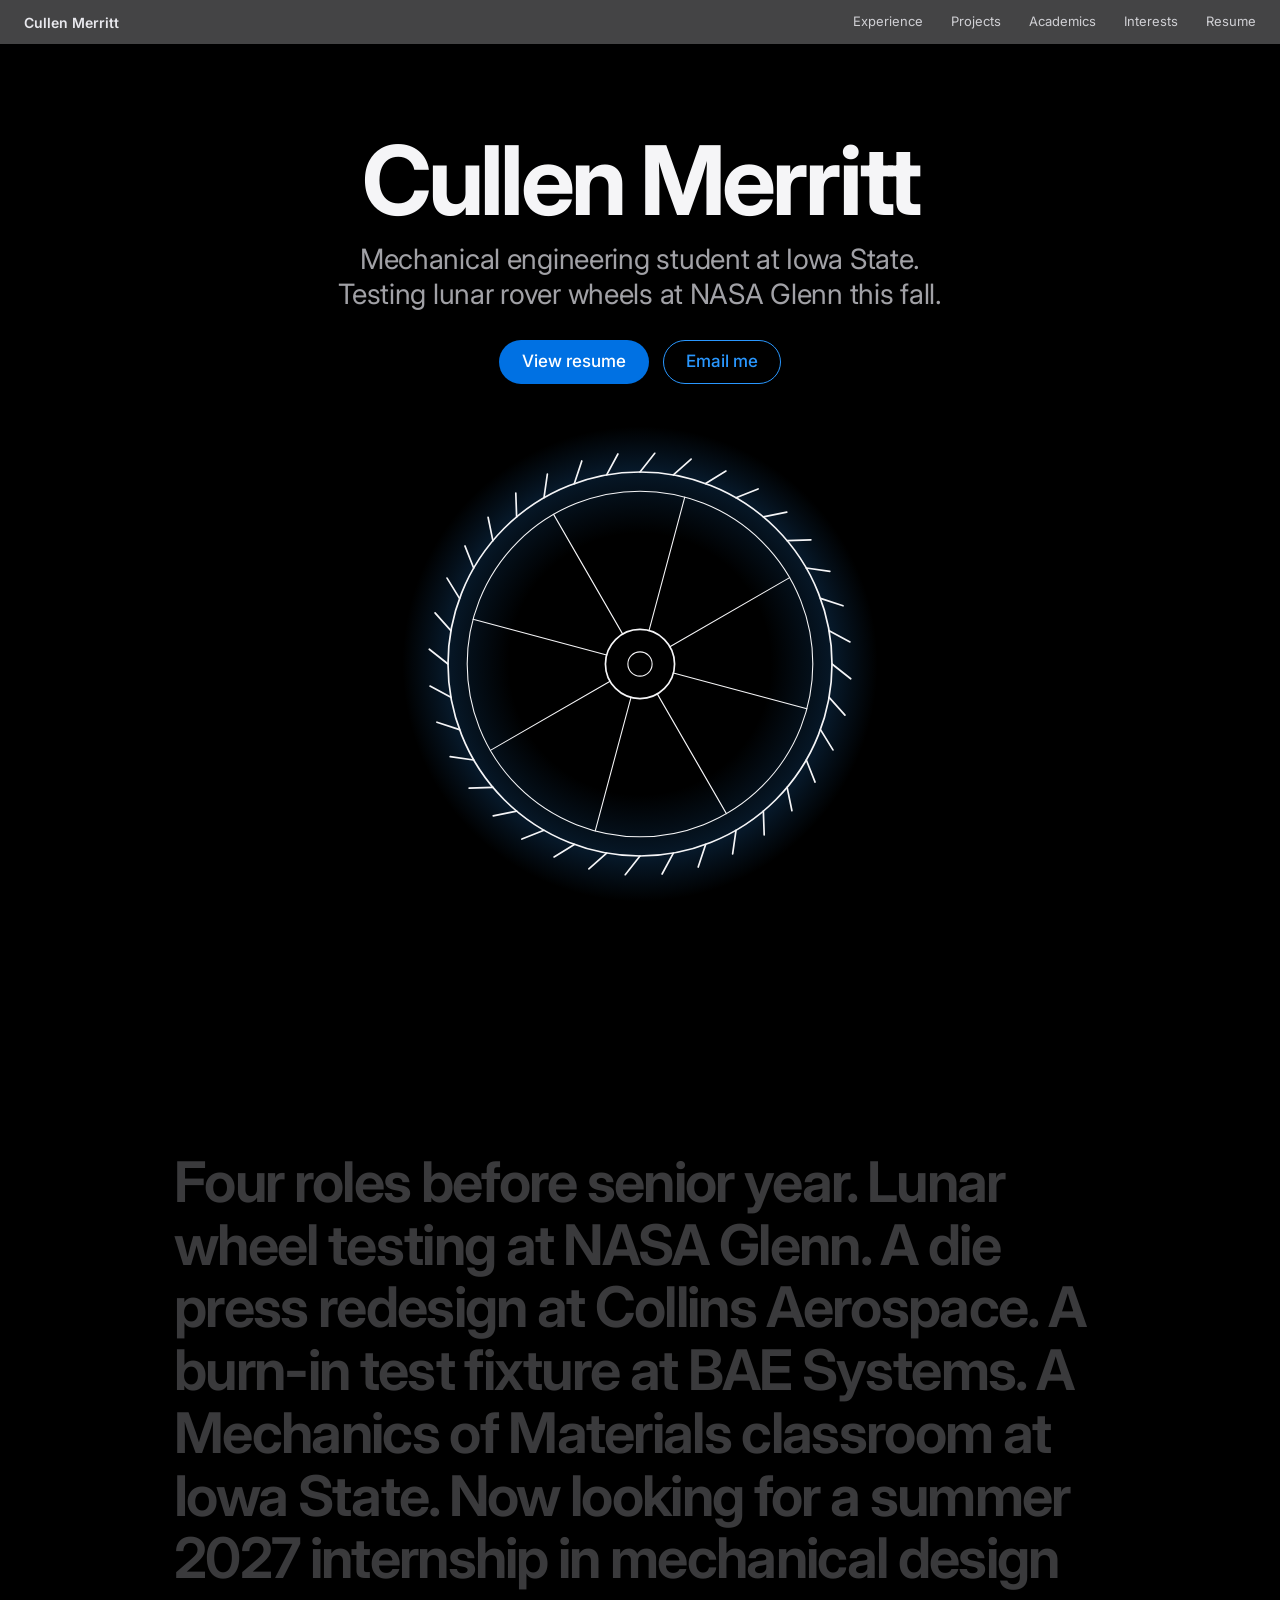
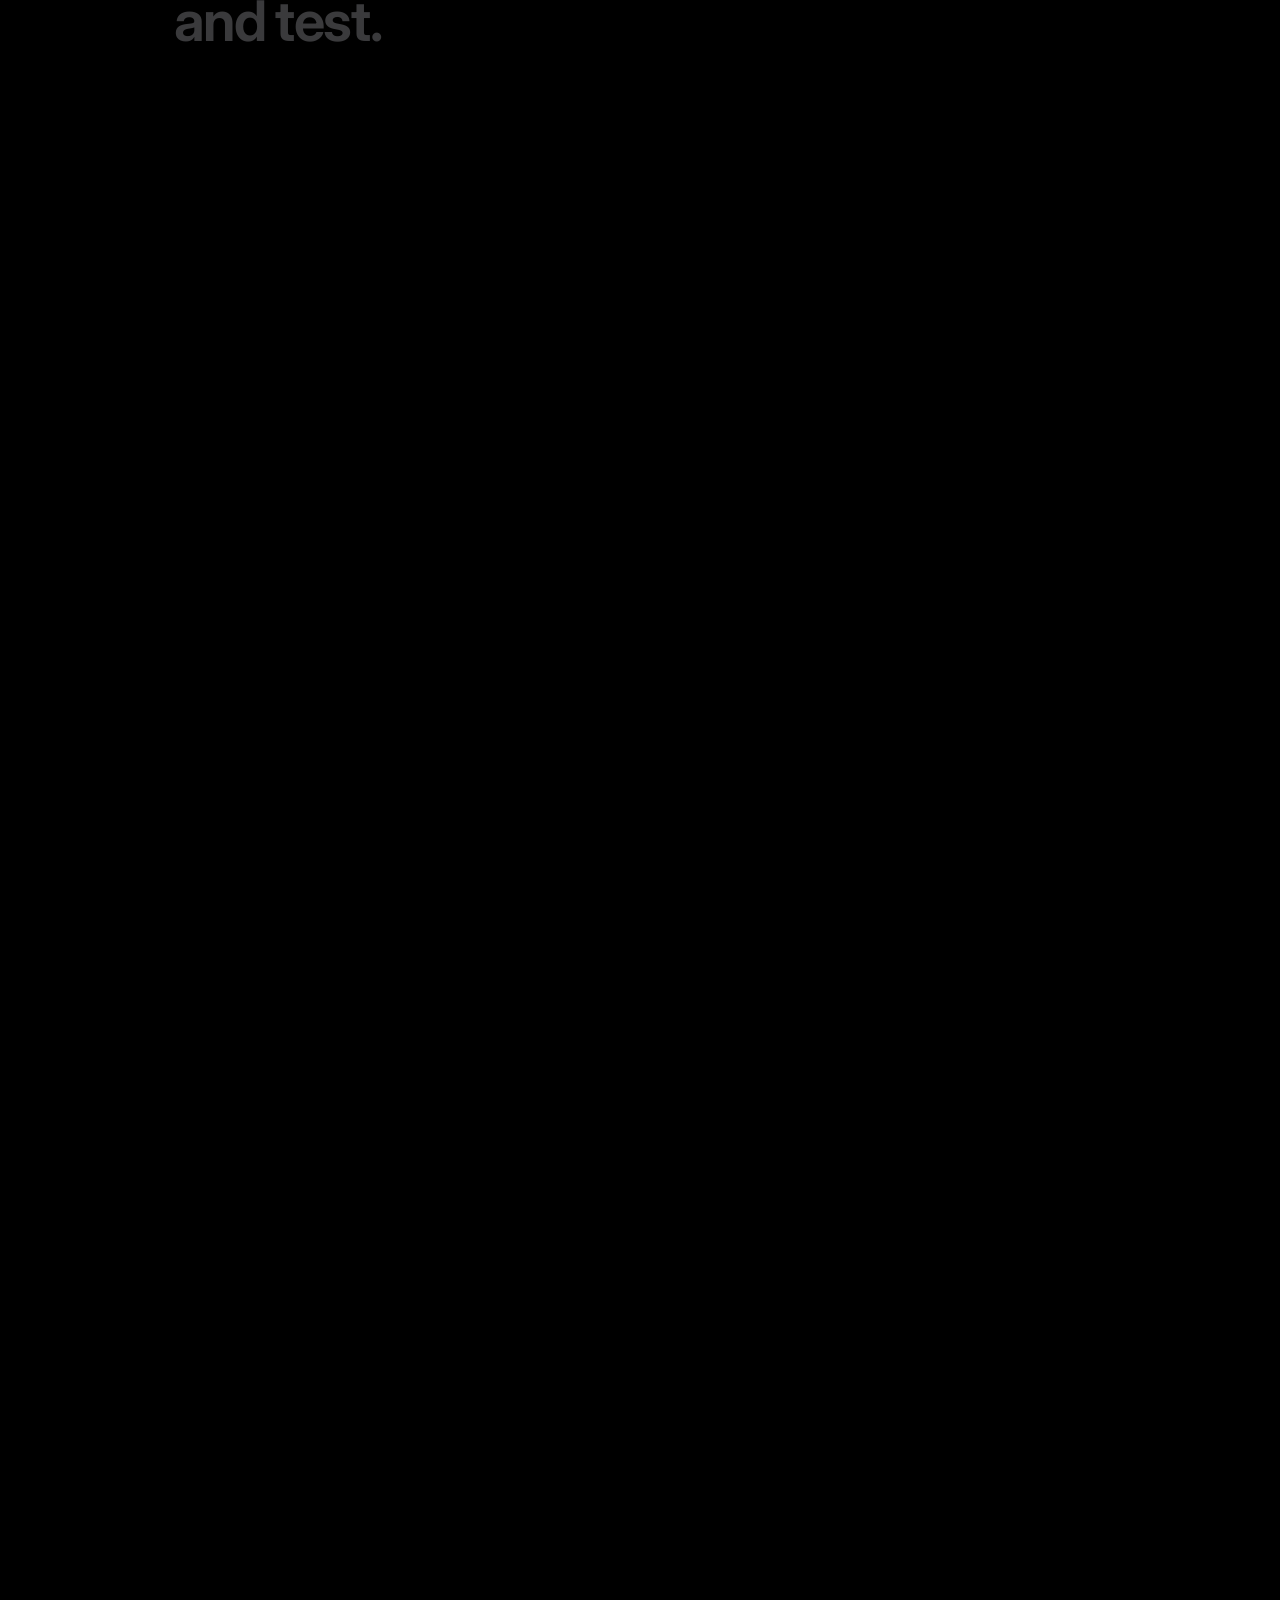
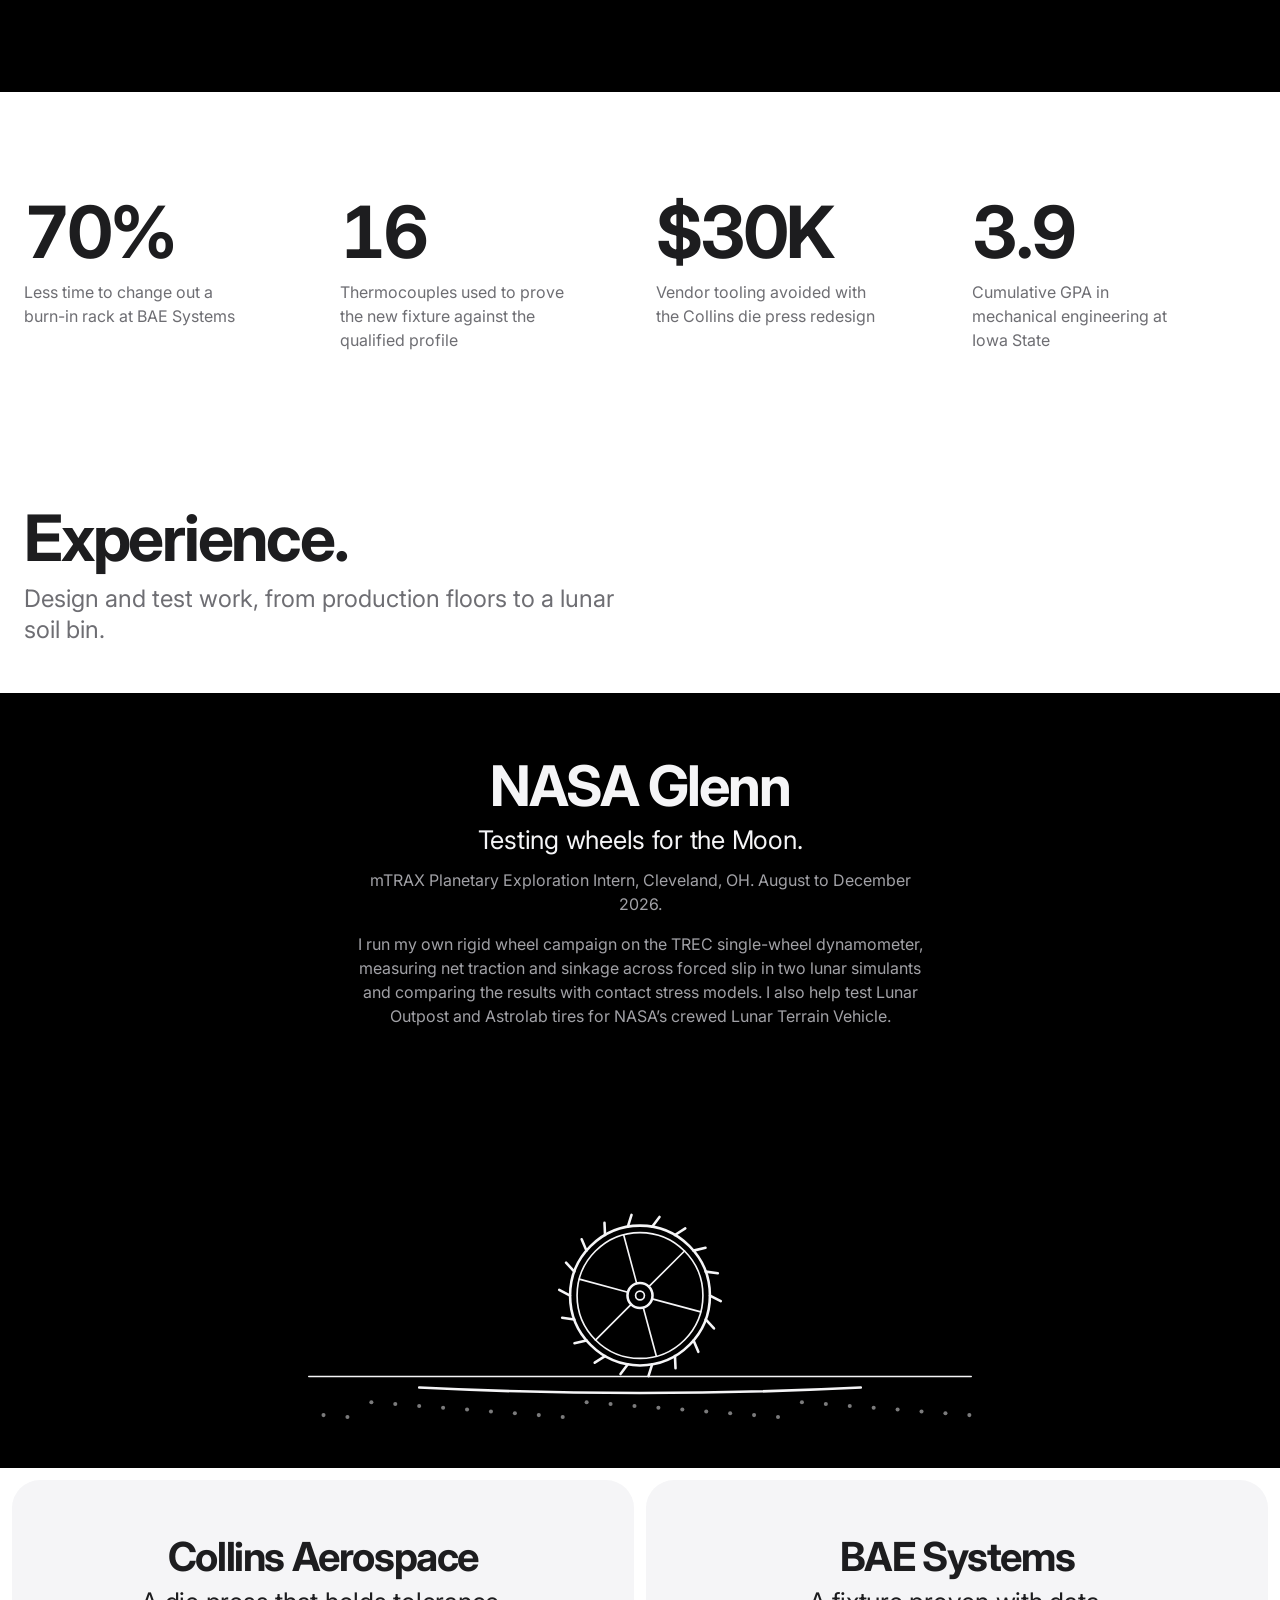
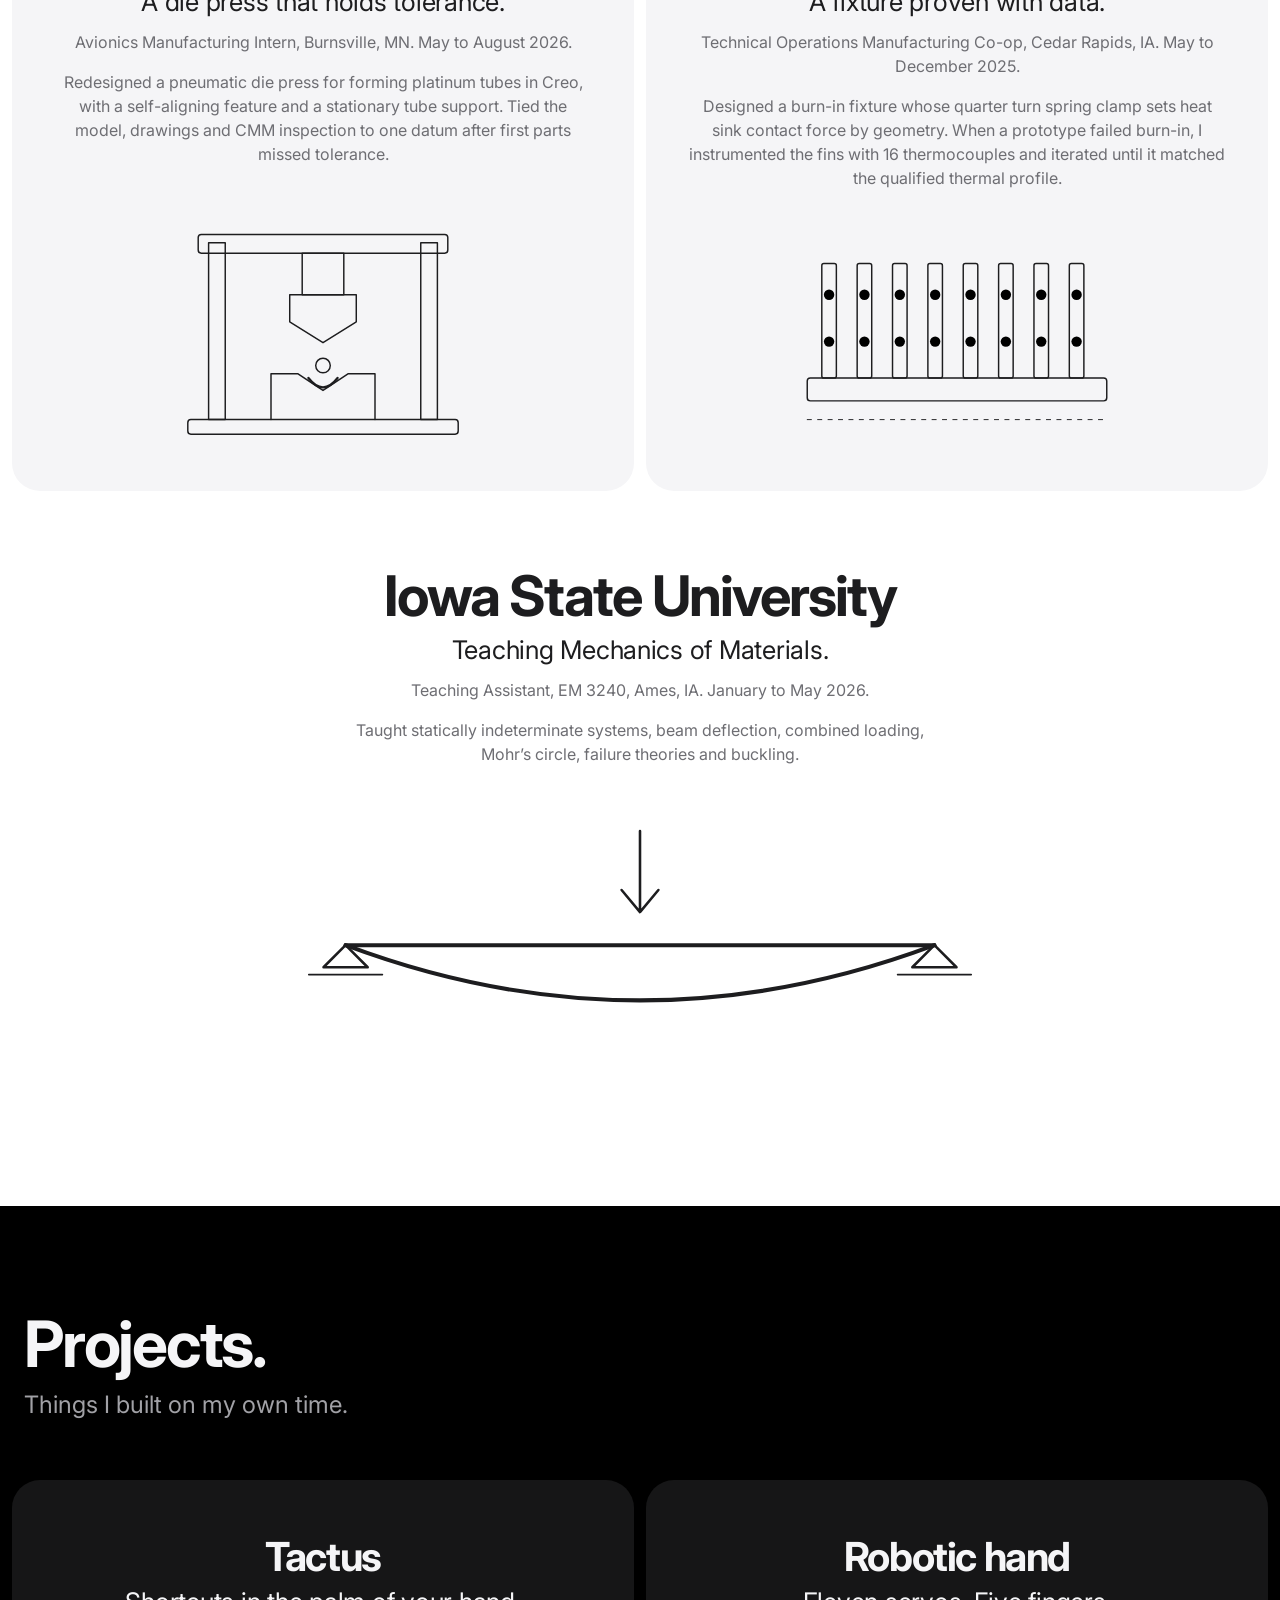
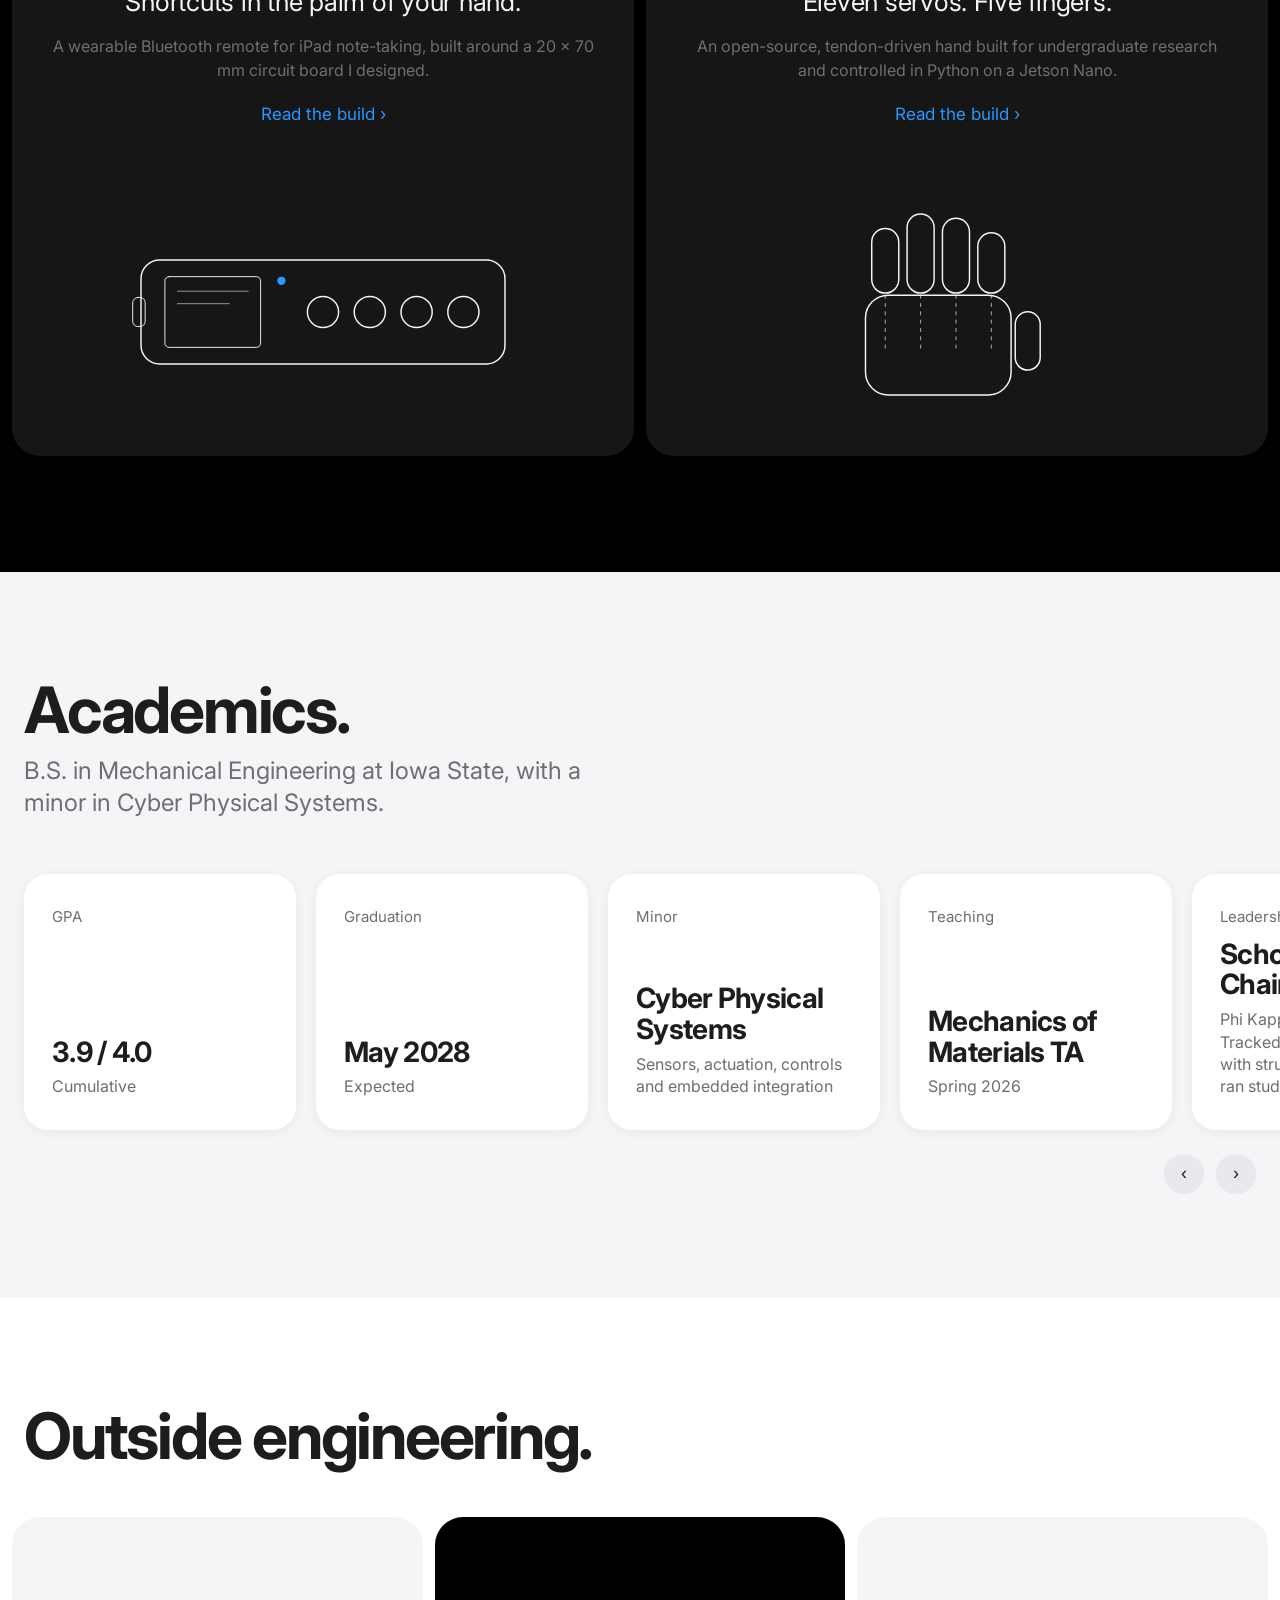
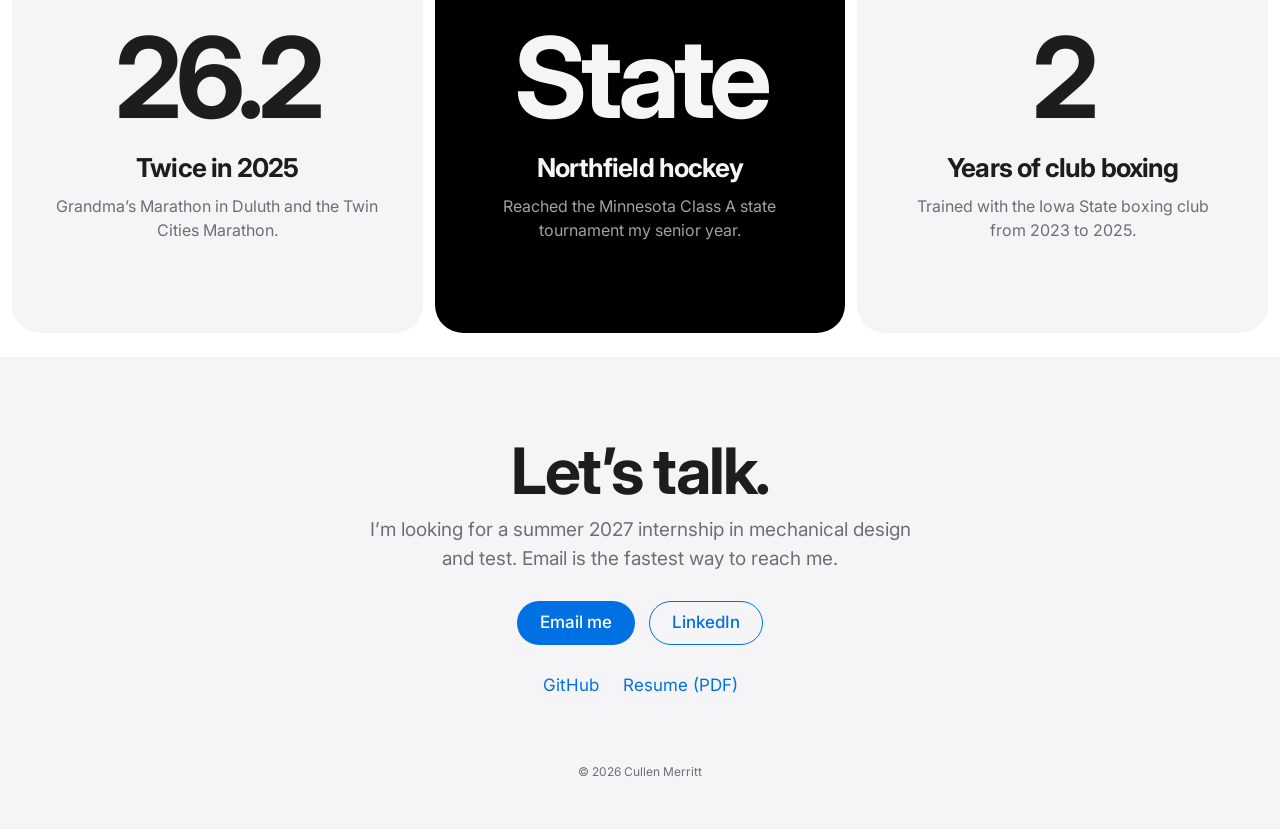
==== index.html @ 0156e4eb "Add files via upload" ====
<!doctype html>
<html lang="en">
<head>
  <meta charset="utf-8">
  <meta name="viewport" content="width=device-width, initial-scale=1">
  <title>Cullen Merritt</title>
  <meta name="description" content="Cullen Merritt, mechanical engineering student at Iowa State University. Design and test work at NASA Glenn, Collins Aerospace and BAE Systems.">
  <link rel="icon" href="favicon.svg" type="image/svg+xml">
  <link rel="preconnect" href="https://fonts.googleapis.com">
  <link rel="preconnect" href="https://fonts.gstatic.com" crossorigin>
  <link href="https://fonts.googleapis.com/css2?family=Inter:wght@400;500;600;700&display=swap" rel="stylesheet">
  <link rel="stylesheet" href="style.css">
  <script src="main.js" defer></script>
</head>
<body>
  <header class="gnav">
    <div class="wrap wrap--wide">
      <a class="gnav__name" href="#top">Cullen Merritt</a>
      <nav class="gnav__links" aria-label="Sections">
        <a href="#experience">Experience</a>
        <a href="#projects">Projects</a>
        <a href="#academics">Academics</a>
        <a href="#interests">Interests</a>
        <a href="Cullen_Merritt_Resume.pdf">Resume</a>
      </nav>
    </div>
  </header>

  <main id="top">

    <section class="hero dark">
      <div class="wrap hero__copy">
        <h1>Cullen Merritt</h1>
        <p class="hero__sub">Mechanical engineering student at Iowa State. Testing lunar rover wheels at NASA Glenn this fall.</p>
        <div class="actions">
          <a class="pill pill--fill" href="Cullen_Merritt_Resume.pdf">View resume</a>
          <a class="pill pill--line" href="mailto:cfomerritt@gmail.com">Email me</a>
        </div>
      </div>
      <div class="hero__stage">
        <svg class="hero__wheel" viewBox="0 0 400 400" role="img" aria-label="Line drawing of a rover wheel with grousers">
  <defs><radialGradient id="rimGlow" cx="50%" cy="50%" r="50%"><stop offset="0.55" stop-color="#2997ff" stop-opacity="0"/><stop offset="0.82" stop-color="#2997ff" stop-opacity="0.16"/><stop offset="1" stop-color="#2997ff" stop-opacity="0"/></radialGradient></defs>
  <circle class="glow" cx="200" cy="200" r="198"/>
  <circle class="art art-mid" cx="200" cy="200" r="160"/>
<circle class="art art-thin" cx="200" cy="200" r="144.0"/>
<circle class="art art-mid" cx="200" cy="200" r="28.8"/>
<circle class="art art-thin" cx="200" cy="200" r="10.1"/>
<line class="art art-thin" x1="227.8" y1="207.5" x2="339.1" y2="237.3"/>
<line class="art art-thin" x1="214.4" y1="224.9" x2="272.0" y2="324.7"/>
<line class="art art-thin" x1="192.5" y1="227.8" x2="162.7" y2="339.1"/>
<line class="art art-thin" x1="175.1" y1="214.4" x2="75.3" y2="272.0"/>
<line class="art art-thin" x1="172.2" y1="192.5" x2="60.9" y2="162.7"/>
<line class="art art-thin" x1="185.6" y1="175.1" x2="128.0" y2="75.3"/>
<line class="art art-thin" x1="207.5" y1="172.2" x2="237.3" y2="60.9"/>
<line class="art art-thin" x1="224.9" y1="185.6" x2="324.7" y2="128.0"/>
<line class="art art-mid" x1="360.0" y1="200.0" x2="375.6" y2="212.3"/>
<line class="art art-mid" x1="357.6" y1="227.8" x2="370.8" y2="242.6"/>
<line class="art art-mid" x1="350.4" y1="254.7" x2="360.8" y2="271.6"/>
<line class="art art-mid" x1="338.6" y1="280.0" x2="345.9" y2="298.4"/>
<line class="art art-mid" x1="322.6" y1="302.8" x2="326.6" y2="322.3"/>
<line class="art art-mid" x1="302.8" y1="322.6" x2="303.5" y2="342.4"/>
<line class="art art-mid" x1="280.0" y1="338.6" x2="277.2" y2="358.2"/>
<line class="art art-mid" x1="254.7" y1="350.4" x2="248.5" y2="369.2"/>
<line class="art art-mid" x1="227.8" y1="357.6" x2="218.4" y2="375.0"/>
<line class="art art-mid" x1="200.0" y1="360.0" x2="187.7" y2="375.6"/>
<line class="art art-mid" x1="172.2" y1="357.6" x2="157.4" y2="370.8"/>
<line class="art art-mid" x1="145.3" y1="350.4" x2="128.4" y2="360.8"/>
<line class="art art-mid" x1="120.0" y1="338.6" x2="101.6" y2="345.9"/>
<line class="art art-mid" x1="97.2" y1="322.6" x2="77.7" y2="326.6"/>
<line class="art art-mid" x1="77.4" y1="302.8" x2="57.6" y2="303.5"/>
<line class="art art-mid" x1="61.4" y1="280.0" x2="41.8" y2="277.2"/>
<line class="art art-mid" x1="49.6" y1="254.7" x2="30.8" y2="248.5"/>
<line class="art art-mid" x1="42.4" y1="227.8" x2="25.0" y2="218.4"/>
<line class="art art-mid" x1="40.0" y1="200.0" x2="24.4" y2="187.7"/>
<line class="art art-mid" x1="42.4" y1="172.2" x2="29.2" y2="157.4"/>
<line class="art art-mid" x1="49.6" y1="145.3" x2="39.2" y2="128.4"/>
<line class="art art-mid" x1="61.4" y1="120.0" x2="54.1" y2="101.6"/>
<line class="art art-mid" x1="77.4" y1="97.2" x2="73.4" y2="77.7"/>
<line class="art art-mid" x1="97.2" y1="77.4" x2="96.5" y2="57.6"/>
<line class="art art-mid" x1="120.0" y1="61.4" x2="122.8" y2="41.8"/>
<line class="art art-mid" x1="145.3" y1="49.6" x2="151.5" y2="30.8"/>
<line class="art art-mid" x1="172.2" y1="42.4" x2="181.6" y2="25.0"/>
<line class="art art-mid" x1="200.0" y1="40.0" x2="212.3" y2="24.4"/>
<line class="art art-mid" x1="227.8" y1="42.4" x2="242.6" y2="29.2"/>
<line class="art art-mid" x1="254.7" y1="49.6" x2="271.6" y2="39.2"/>
<line class="art art-mid" x1="280.0" y1="61.4" x2="298.4" y2="54.1"/>
<line class="art art-mid" x1="302.8" y1="77.4" x2="322.3" y2="73.4"/>
<line class="art art-mid" x1="322.6" y1="97.2" x2="342.4" y2="96.5"/>
<line class="art art-mid" x1="338.6" y1="120.0" x2="358.2" y2="122.8"/>
<line class="art art-mid" x1="350.4" y1="145.3" x2="369.2" y2="151.5"/>
<line class="art art-mid" x1="357.6" y1="172.2" x2="375.0" y2="181.6"/>
</svg>
      </div>
    </section>

    <section class="statement dark" aria-label="Summary">
      <div class="statement__pin">
        <div class="wrap">
          <p data-words>Four roles before senior year. Lunar wheel testing at NASA Glenn. A die press redesign at Collins Aerospace. A burn-in test fixture at BAE Systems. A Mechanics of Materials classroom at Iowa State. Now looking for a summer 2027 internship in mechanical design and test.</p>
        </div>
      </div>
    </section>

    <section class="band">
      <div class="wrap wrap--wide">
        <div class="stats">
          <div data-reveal><div class="stat__num" data-count="70" data-suffix="%">0%</div><p class="stat__label">Less time to change out a burn-in rack at BAE Systems</p></div>
          <div data-reveal data-delay="1"><div class="stat__num" data-count="16">0</div><p class="stat__label">Thermocouples used to prove the new fixture against the qualified profile</p></div>
          <div data-reveal data-delay="2"><div class="stat__num" data-count="30" data-prefix="$" data-suffix="K">$0K</div><p class="stat__label">Vendor tooling avoided with the Collins die press redesign</p></div>
          <div data-reveal data-delay="3"><div class="stat__num" data-count="3.9" data-decimals="1">0.0</div><p class="stat__label">Cumulative GPA in mechanical engineering at Iowa State</p></div>
        </div>
      </div>
    </section>

    <section id="experience">
      <div class="wrap wrap--wide band__head" style="padding-top:2rem">
        <h2 data-reveal>Experience.</h2>
        <p data-reveal data-delay="1">Design and test work, from production floors to a lunar soil bin.</p>
      </div>

      <article class="tile tile--full dark">
        <div data-reveal>
          <h3>NASA Glenn</h3>
          <p class="tile__tag">Testing wheels for the Moon.</p>
          <p class="tile__meta">mTRAX Planetary Exploration Intern, Cleveland, OH. August to December 2026.</p>
          <p class="tile__body">I run my own rigid wheel campaign on the TREC single-wheel dynamometer, measuring net traction and sinkage across forced slip in two lunar simulants and comparing the results with contact stress models. I also help test Lunar Outpost and Astrolab tires for NASA’s crewed Lunar Terrain Vehicle.</p>
        </div>
        <div class="tile__art" data-reveal="scale"><svg class="anim" viewBox="0 0 400 200" aria-hidden="true">
  <path class="art art-thin" d="M20 172 L380 172"/>
  <path class="art art-mid rut" d="M80 178 Q 200 184 320 178" stroke-dasharray="400"/>
  <circle cx="28" cy="193" r="1.1" fill="currentColor" opacity="0.5"/><circle cx="41" cy="194" r="1.1" fill="currentColor" opacity="0.5"/><circle cx="54" cy="186" r="1.1" fill="currentColor" opacity="0.5"/><circle cx="67" cy="187" r="1.1" fill="currentColor" opacity="0.5"/><circle cx="80" cy="188" r="1.1" fill="currentColor" opacity="0.5"/><circle cx="93" cy="189" r="1.1" fill="currentColor" opacity="0.5"/><circle cx="106" cy="190" r="1.1" fill="currentColor" opacity="0.5"/><circle cx="119" cy="191" r="1.1" fill="currentColor" opacity="0.5"/><circle cx="132" cy="192" r="1.1" fill="currentColor" opacity="0.5"/><circle cx="145" cy="193" r="1.1" fill="currentColor" opacity="0.5"/><circle cx="158" cy="194" r="1.1" fill="currentColor" opacity="0.5"/><circle cx="171" cy="186" r="1.1" fill="currentColor" opacity="0.5"/><circle cx="184" cy="187" r="1.1" fill="currentColor" opacity="0.5"/><circle cx="197" cy="188" r="1.1" fill="currentColor" opacity="0.5"/><circle cx="210" cy="189" r="1.1" fill="currentColor" opacity="0.5"/><circle cx="223" cy="190" r="1.1" fill="currentColor" opacity="0.5"/><circle cx="236" cy="191" r="1.1" fill="currentColor" opacity="0.5"/><circle cx="249" cy="192" r="1.1" fill="currentColor" opacity="0.5"/><circle cx="262" cy="193" r="1.1" fill="currentColor" opacity="0.5"/><circle cx="275" cy="194" r="1.1" fill="currentColor" opacity="0.5"/><circle cx="288" cy="186" r="1.1" fill="currentColor" opacity="0.5"/><circle cx="301" cy="187" r="1.1" fill="currentColor" opacity="0.5"/><circle cx="314" cy="188" r="1.1" fill="currentColor" opacity="0.5"/><circle cx="327" cy="189" r="1.1" fill="currentColor" opacity="0.5"/><circle cx="340" cy="190" r="1.1" fill="currentColor" opacity="0.5"/><circle cx="353" cy="191" r="1.1" fill="currentColor" opacity="0.5"/><circle cx="366" cy="192" r="1.1" fill="currentColor" opacity="0.5"/><circle cx="379" cy="193" r="1.1" fill="currentColor" opacity="0.5"/>
  <g class="roll"><circle class="art art-mid" cx="200" cy="128" r="38"/>
<circle class="art art-thin" cx="200" cy="128" r="34.2"/>
<circle class="art art-mid" cx="200" cy="128" r="6.8"/>
<circle class="art art-thin" cx="200" cy="128" r="2.4"/>
<line class="art art-thin" x1="206.6" y1="129.8" x2="233.0" y2="136.9"/>
<line class="art art-thin" x1="201.8" y1="134.6" x2="208.9" y2="161.0"/>
<line class="art art-thin" x1="195.2" y1="132.8" x2="175.8" y2="152.2"/>
<line class="art art-thin" x1="193.4" y1="126.2" x2="167.0" y2="119.1"/>
<line class="art art-thin" x1="198.2" y1="121.4" x2="191.1" y2="95.0"/>
<line class="art art-thin" x1="204.8" y1="123.2" x2="224.2" y2="103.8"/>
<line class="art art-mid" x1="238.0" y1="128.0" x2="243.9" y2="131.1"/>
<line class="art art-mid" x1="235.7" y1="141.0" x2="240.2" y2="145.9"/>
<line class="art art-mid" x1="229.1" y1="152.4" x2="231.7" y2="158.6"/>
<line class="art art-mid" x1="219.0" y1="160.9" x2="219.3" y2="167.5"/>
<line class="art art-mid" x1="206.6" y1="165.4" x2="204.6" y2="171.8"/>
<line class="art art-mid" x1="193.4" y1="165.4" x2="189.4" y2="170.7"/>
<line class="art art-mid" x1="181.0" y1="160.9" x2="175.4" y2="164.5"/>
<line class="art art-mid" x1="170.9" y1="152.4" x2="164.4" y2="153.9"/>
<line class="art art-mid" x1="164.3" y1="141.0" x2="157.7" y2="140.1"/>
<line class="art art-mid" x1="162.0" y1="128.0" x2="156.1" y2="124.9"/>
<line class="art art-mid" x1="164.3" y1="115.0" x2="159.8" y2="110.1"/>
<line class="art art-mid" x1="170.9" y1="103.6" x2="168.3" y2="97.4"/>
<line class="art art-mid" x1="181.0" y1="95.1" x2="180.7" y2="88.5"/>
<line class="art art-mid" x1="193.4" y1="90.6" x2="195.4" y2="84.2"/>
<line class="art art-mid" x1="206.6" y1="90.6" x2="210.6" y2="85.3"/>
<line class="art art-mid" x1="219.0" y1="95.1" x2="224.6" y2="91.5"/>
<line class="art art-mid" x1="229.1" y1="103.6" x2="235.6" y2="102.1"/>
<line class="art art-mid" x1="235.7" y1="115.0" x2="242.3" y2="115.9"/></g>
</svg></div>
      </article>

      <div class="tiles tiles--two">
        <article class="tile tile--two gray">
          <div data-reveal>
            <h3>Collins Aerospace</h3>
            <p class="tile__tag">A die press that holds tolerance.</p>
            <p class="tile__meta">Avionics Manufacturing Intern, Burnsville, MN. May to August 2026.</p>
            <p class="tile__body">Redesigned a pneumatic die press for forming platinum tubes in Creo, with a self-aligning feature and a stationary tube support. Tied the model, drawings and CMM inspection to one datum after first parts missed tolerance.</p>
          </div>
          <div class="tile__art" data-reveal="scale"><svg class="anim" viewBox="0 0 400 220" aria-hidden="true">
  <rect class="art art-mid" x="70" y="190" width="260" height="14" rx="3"/>
  <rect class="art art-mid" x="90" y="20" width="16" height="170"/>
  <rect class="art art-mid" x="294" y="20" width="16" height="170"/>
  <rect class="art art-mid" x="80" y="12" width="240" height="18" rx="3"/>
  <g class="ram">
    <rect class="art art-mid" x="180" y="30" width="40" height="40"/>
    <path class="art art-mid" d="M168 70 H232 V96 L200 116 L168 96 Z"/>
  </g>
  <path class="art art-mid" d="M150 190 V146 H176 L200 162 L224 146 H250 V190"/>
  <circle class="art art-mid" cx="200" cy="138" r="7"/>
  <path class="art art-bold formed" d="M186 150 Q200 168 214 150" stroke="#2997ff"/>
</svg></div>
        </article>
        <article class="tile tile--two gray">
          <div data-reveal>
            <h3>BAE Systems</h3>
            <p class="tile__tag">A fixture proven with data.</p>
            <p class="tile__meta">Technical Operations Manufacturing Co-op, Cedar Rapids, IA. May to December 2025.</p>
            <p class="tile__body">Designed a burn-in fixture whose quarter turn spring clamp sets heat sink contact force by geometry. When a prototype failed burn-in, I instrumented the fins with 16 thermocouples and iterated until it matched the qualified thermal profile.</p>
          </div>
          <div class="tile__art" data-reveal="scale"><svg class="anim" viewBox="0 0 400 220" aria-hidden="true">
  <rect class="art art-mid" x="56" y="150" width="288" height="22" rx="3"/>
  <rect class="art art-mid" x="70" y="40" width="14" height="110" rx="2"/><rect class="art art-mid" x="104" y="40" width="14" height="110" rx="2"/><rect class="art art-mid" x="138" y="40" width="14" height="110" rx="2"/><rect class="art art-mid" x="172" y="40" width="14" height="110" rx="2"/><rect class="art art-mid" x="206" y="40" width="14" height="110" rx="2"/><rect class="art art-mid" x="240" y="40" width="14" height="110" rx="2"/><rect class="art art-mid" x="274" y="40" width="14" height="110" rx="2"/><rect class="art art-mid" x="308" y="40" width="14" height="110" rx="2"/>
  <circle class="tc" cx="77" cy="70" r="5" style="animation-delay:0.00s"/><circle class="tc" cx="111" cy="70" r="5" style="animation-delay:0.25s"/><circle class="tc" cx="145" cy="70" r="5" style="animation-delay:0.50s"/><circle class="tc" cx="179" cy="70" r="5" style="animation-delay:0.75s"/><circle class="tc" cx="213" cy="70" r="5" style="animation-delay:1.00s"/><circle class="tc" cx="247" cy="70" r="5" style="animation-delay:1.25s"/><circle class="tc" cx="281" cy="70" r="5" style="animation-delay:1.50s"/><circle class="tc" cx="315" cy="70" r="5" style="animation-delay:1.75s"/><circle class="tc" cx="77" cy="115" r="5" style="animation-delay:2.00s"/><circle class="tc" cx="111" cy="115" r="5" style="animation-delay:2.25s"/><circle class="tc" cx="145" cy="115" r="5" style="animation-delay:2.50s"/><circle class="tc" cx="179" cy="115" r="5" style="animation-delay:2.75s"/><circle class="tc" cx="213" cy="115" r="5" style="animation-delay:3.00s"/><circle class="tc" cx="247" cy="115" r="5" style="animation-delay:3.25s"/><circle class="tc" cx="281" cy="115" r="5" style="animation-delay:3.50s"/><circle class="tc" cx="315" cy="115" r="5" style="animation-delay:3.75s"/>
  <path class="art art-thin" d="M56 190 H344" stroke-dasharray="4 6"/>
</svg></div>
        </article>
      </div>

      <article class="tile tile--full">
        <div data-reveal>
          <h3>Iowa State University</h3>
          <p class="tile__tag">Teaching Mechanics of Materials.</p>
          <p class="tile__meta">Teaching Assistant, EM 3240, Ames, IA. January to May 2026.</p>
          <p class="tile__body">Taught statically indeterminate systems, beam deflection, combined loading, Mohr’s circle, failure theories and buckling.</p>
        </div>
        <div class="tile__art" data-reveal="scale"><svg class="anim" viewBox="0 0 400 200" aria-hidden="true">
  <path class="art art-mid" d="M28 92 L40 80 L52 92 Z"/><path class="art art-mid" d="M348 92 L360 80 L372 92 Z"/>
  <path class="art art-thin" d="M20 96 H60 M340 96 H380"/>
  <path class="art art-bold beam-flat" d="M40 80 Q 200 80 360 80"/>
  <path class="art art-bold beam-bent" d="M40 80 Q 200 140 360 80" stroke="#0071e3"/>
  <g class="load"><path class="art art-mid" d="M200 18 V62 M190 50 L200 62 L210 50"/></g>
</svg></div>
      </article>
    </section>

    <section id="projects" class="dark band">
      <div class="wrap wrap--wide band__head">
        <h2 data-reveal>Projects.</h2>
        <p data-reveal data-delay="1">Things I built on my own time.</p>
      </div>
      <div class="tiles tiles--two">
        <a class="tile tile--two" style="background:#161617" href="projects/tactus.html" data-reveal>
          <div>
            <h3>Tactus</h3>
            <p class="tile__tag">Shortcuts in the palm of your hand.</p>
            <p class="tile__body">A wearable Bluetooth remote for iPad note-taking, built around a 20 × 70 mm circuit board I designed.</p>
            <p class="link">Read the build ›</p>
          </div>
          <div class="tile__art"><svg class="anim" viewBox="0 0 400 200" aria-hidden="true">
  <rect class="art art-mid" x="25" y="50" width="350" height="100" rx="18"/>
  <rect class="art art-thin" x="48" y="66" width="92" height="68" rx="4"/>
  <path class="art art-thin" d="M60 80 h68 M60 92 h50" opacity="0.6"/>
  <rect class="art art-thin" x="17" y="86" width="12" height="28" rx="5"/>
  <circle class="led" cx="160" cy="70" r="4" fill="#2997ff"/>
  <circle class="art art-mid btn-k" cx="200" cy="100" r="15" style="animation-delay:0s"/><circle class="art art-mid btn-k" cx="245" cy="100" r="15" style="animation-delay:1s"/><circle class="art art-mid btn-k" cx="290" cy="100" r="15" style="animation-delay:2s"/><circle class="art art-mid btn-k" cx="335" cy="100" r="15" style="animation-delay:3s"/>
</svg></div>
        </a>
        <a class="tile tile--two" style="background:#161617" href="projects/robotic-hand.html" data-reveal data-delay="1">
          <div>
            <h3>Robotic hand</h3>
            <p class="tile__tag">Eleven servos. Five fingers.</p>
            <p class="tile__body">An open-source, tendon-driven hand built for undergraduate research and controlled in Python on a Jetson Nano.</p>
            <p class="link">Read the build ›</p>
          </div>
          <div class="tile__art"><svg class="anim" viewBox="0 0 400 220" aria-hidden="true">
  <rect class="art art-mid" x="112" y="104" width="140" height="96" rx="22"/>
  <rect class="art art-mid finger" x="118" y="40" width="26" height="62" rx="13" style="--a:55deg;animation-delay:0.00s"/><rect class="art art-mid finger" x="152" y="26" width="26" height="76" rx="13" style="--a:65deg;animation-delay:0.08s"/><rect class="art art-mid finger" x="186" y="30" width="26" height="72" rx="13" style="--a:65deg;animation-delay:0.16s"/><rect class="art art-mid finger" x="220" y="44" width="26" height="58" rx="13" style="--a:60deg;animation-delay:0.24s"/>
  <rect class="art art-mid thumb" x="256" y="120" width="24" height="56" rx="12" style="--a:-50deg"/>
  <path class="art art-thin" d="M131 104 V160 M165 104 V160 M199 104 V160 M233 104 V160" stroke-dasharray="3 5" opacity="0.7"/>
</svg></div>
        </a>
      </div>
    </section>

    <section id="academics" class="gray band">
      <div class="wrap wrap--wide band__head">
        <h2 data-reveal>Academics.</h2>
        <p data-reveal data-delay="1">B.S. in Mechanical Engineering at Iowa State, with a minor in Cyber Physical Systems.</p>
      </div>
      <div class="rail-wrap" data-reveal>
        <div class="rail" id="rail" tabindex="0" aria-label="Academics, leadership and skills">
          <div class="card"><span class="card__k">GPA</span><span class="card__v">3.9 / 4.0<small>Cumulative</small></span></div>
          <div class="card"><span class="card__k">Graduation</span><span class="card__v">May 2028<small>Expected</small></span></div>
          <div class="card"><span class="card__k">Minor</span><span class="card__v">Cyber Physical Systems<small>Sensors, actuation, controls and embedded integration</small></span></div>
          <div class="card"><span class="card__k">Teaching</span><span class="card__v">Mechanics of Materials TA<small>Spring 2026</small></span></div>
          <div class="card"><span class="card__k">Leadership</span><span class="card__v">Scholarship Chair<small>Phi Kappa Psi, Spring 2025. Tracked chapter grades, met with struggling members and ran study sessions.</small></span></div>
          <div class="card"><span class="card__k">Leadership</span><span class="card__v">Professional Development Chair<small>Phi Kappa Psi, Spring 2024. Ran resume and networking workshops.</small></span></div>
          <div class="card"><span class="card__k">Design and CAD</span><span class="card__v">SolidWorks, Creo, NX<small>ANSYS, GD&amp;T per ASME Y14.5, KiCad</small></span></div>
          <div class="card"><span class="card__k">Test and measurement</span><span class="card__v">Thermocouples, DAQ, CMM<small>Dynamometer testing</small></span></div>
          <div class="card"><span class="card__k">Manufacturing</span><span class="card__v">Fixtures and 3D printing<small>FDM and resin printing, CNC, 5S and lean</small></span></div>
          <div class="card"><span class="card__k">Programming</span><span class="card__v">Python, MATLAB<small>VBA, C++</small></span></div>
          <div class="card"><span class="card__k">Clubs</span><span class="card__v">SolidWorks Club<small>Also the Engineering Ambassador and Mentorship Club</small></span></div>
        </div>
        <div class="rail-ctrl">
          <button class="rail-btn" data-rail="rail" data-dir="prev" aria-label="Scroll back">‹</button>
          <button class="rail-btn" data-rail="rail" data-dir="next" aria-label="Scroll forward">›</button>
        </div>
      </div>
    </section>

    <section id="interests" class="band" style="padding-bottom:0">
      <div class="wrap wrap--wide band__head">
        <h2 data-reveal>Outside engineering.</h2>
      </div>
      <div class="int">
        <article class="tile gray" data-reveal>
          <div class="int__big">26.2</div>
          <h3>Twice in 2025</h3>
          <p class="tile__meta">Grandma’s Marathon in Duluth and the Twin Cities Marathon.</p>
        </article>
        <article class="tile dark" data-reveal data-delay="1">
          <div class="int__big">State</div>
          <h3>Northfield hockey</h3>
          <p class="tile__meta">Reached the Minnesota Class A state tournament my senior year.</p>
        </article>
        <article class="tile gray" data-reveal data-delay="2">
          <div class="int__big">2</div>
          <h3>Years of club boxing</h3>
          <p class="tile__meta">Trained with the Iowa State boxing club from 2023 to 2025.</p>
        </article>
      </div>
    </section>

  </main>

  <footer class="footer" style="margin-top:0.75rem">
    <div class="wrap">
      <h2 data-reveal>Let’s talk.</h2>
      <p data-reveal data-delay="1">I’m looking for a summer 2027 internship in mechanical design and test. Email is the fastest way to reach me.</p>
      <div class="actions" data-reveal data-delay="2">
        <a class="pill pill--fill" href="mailto:cfomerritt@gmail.com">Email me</a>
        <a class="pill pill--line" href="https://www.linkedin.com/in/cullen-merritt">LinkedIn</a>
      </div>
      <div class="footer__links">
        <a href="https://github.com/cullenmerritt">GitHub</a>
        <a href="Cullen_Merritt_Resume.pdf">Resume (PDF)</a>
      </div>
      <small>© 2026 Cullen Merritt</small>
    </div>
  </footer>

</body>
</html>
---- style.css ----
/* Cullen Merritt portfolio
   One stylesheet for every page. Section colors are set per section, the way
   a product page alternates dark and light bands. */

:root {
  --black: #000000;
  --white: #ffffff;
  --gray: #f5f5f7;
  --ink: #1d1d1f;
  --muted: #6e6e73;
  --muted-dark: #a1a1a6;
  --line: #d2d2d7;
  --line-dark: #333336;
  --blue: #0071e3;
  --blue-dark: #2997ff;
  --page: 61.25rem;
  --wide: 80rem;
  --gutter: 1.5rem;
  --ease: cubic-bezier(0.22, 0.61, 0.36, 1);
}

*, *::before, *::after { box-sizing: border-box; }

html { scroll-padding-top: 3.5rem; }
body {
  margin: 0;
  background: var(--white);
  color: var(--ink);
  font-family: -apple-system, BlinkMacSystemFont, "Inter", "Helvetica Neue", Arial, sans-serif;
  font-size: 1.0625rem;
  line-height: 1.5;
  -webkit-font-smoothing: antialiased;
  text-rendering: optimizeLegibility;
}

a { color: var(--blue); text-decoration: none; }
a:hover { text-decoration: underline; text-underline-offset: 0.15em; }
a:focus-visible, button:focus-visible { outline: 2px solid var(--blue-dark); outline-offset: 3px; border-radius: 6px; }
img, video { max-width: 100%; display: block; }

.wrap { width: 100%; max-width: var(--page); margin: 0 auto; padding: 0 var(--gutter); }
.wrap--wide { max-width: var(--wide); }

.dark { background: var(--black); color: #f5f5f7; }
.dark a { color: var(--blue-dark); }
.gray { background: var(--gray); }

/* ---------- Global nav ---------- */
.gnav {
  position: sticky; top: 0; z-index: 50;
  background: rgba(22, 22, 23, 0.8);
  backdrop-filter: saturate(180%) blur(20px);
  -webkit-backdrop-filter: saturate(180%) blur(20px);
}
.gnav .wrap { display: flex; align-items: center; justify-content: space-between; height: 2.75rem; gap: 1.5rem; }
.gnav a { color: #e8e8ed; font-size: 0.8125rem; opacity: 0.85; transition: opacity 0.2s; white-space: nowrap; }
.gnav a:hover { opacity: 1; text-decoration: none; }
.gnav__name { font-weight: 600; opacity: 1 !important; font-size: 0.875rem !important; }
.gnav__links { display: flex; gap: 1.75rem; overflow-x: auto; scrollbar-width: none; }
.gnav__links::-webkit-scrollbar { display: none; }

/* ---------- Buttons ---------- */
.actions { display: flex; flex-wrap: wrap; justify-content: center; gap: 0.875rem; margin-top: 1.75rem; }
.pill {
  display: inline-flex; align-items: center; justify-content: center;
  min-height: 2.75rem; padding: 0 1.375rem; border-radius: 999px;
  font-size: 1.0625rem; font-weight: 500; border: 1px solid transparent;
  transition: background-color 0.2s, color 0.2s, border-color 0.2s;
}
.pill:hover { text-decoration: none; }
.pill--fill { background: var(--blue); color: #fff !important; }
.pill--fill:hover { background: #0077ed; }
.pill--line { border-color: var(--blue); color: var(--blue); }
.dark .pill--line { border-color: var(--blue-dark); color: var(--blue-dark); }
.pill--line:hover { background: var(--blue); color: #fff !important; }

/* ---------- Hero ---------- */
.hero { position: relative; overflow: hidden; padding: 5.5rem 0 0; text-align: center; min-height: calc(100svh - 2.75rem); display: flex; flex-direction: column; }
.hero__copy { position: relative; z-index: 2; will-change: transform, opacity; }
.hero h1 {
  margin: 0; font-size: clamp(3rem, 9vw, 6rem); line-height: 1.02; letter-spacing: -0.04em; font-weight: 700;
}
.hero__sub { margin: 0.75rem auto 0; max-width: 40rem; font-size: clamp(1.25rem, 2.6vw, 1.75rem); line-height: 1.25; color: var(--muted-dark); letter-spacing: -0.01em; }
.hero__stage { flex: 1; display: flex; align-items: center; justify-content: center; padding: 2.5rem 0 3rem; }
.hero__wheel { width: min(30rem, 78vw); height: auto; will-change: transform; }
.hero__scroll { position: absolute; left: 50%; bottom: 1.5rem; transform: translateX(-50%); color: var(--muted-dark); font-size: 0.8125rem; }

/* Line-art styles shared by every drawing */
.art { fill: none; stroke: currentColor; stroke-linecap: round; stroke-linejoin: round; }
.art-thin { stroke-width: 0.9; }
.art-mid { stroke-width: 1.4; }
.art-bold { stroke-width: 2.2; }
.hero__wheel { color: #f5f5f7; }
.hero__wheel .glow { fill: url(#rimGlow); stroke: none; }

/* ---------- Scroll statement ---------- */
.statement { position: relative; height: 260vh; }
.statement__pin { position: sticky; top: 0; height: 100svh; display: flex; align-items: center; }
.statement p {
  margin: 0; font-size: clamp(1.875rem, 4.6vw, 3.5rem); line-height: 1.12; font-weight: 650; letter-spacing: -0.03em;
}
.statement .w { color: #3a3a3c; transition: color 0.25s linear; }
.statement .w.on { color: #f5f5f7; }

/* ---------- Section headers ---------- */
.band { padding: 6.5rem 0; }
.band__head { margin: 0 0 3rem; }
.band__head h2 { margin: 0; font-size: clamp(2.5rem, 6vw, 4rem); letter-spacing: -0.035em; line-height: 1.05; font-weight: 700; }
.band__head p { margin: 0.75rem 0 0; max-width: 38rem; font-size: clamp(1.1875rem, 2vw, 1.5rem); color: var(--muted); line-height: 1.3; }
.dark .band__head p { color: var(--muted-dark); }

/* ---------- Stats ---------- */
.stats { display: grid; grid-template-columns: repeat(4, 1fr); gap: 2rem; }
.stat__num { font-size: clamp(2.75rem, 6vw, 4.5rem); font-weight: 700; letter-spacing: -0.04em; line-height: 1; font-variant-numeric: tabular-nums; }
.stat__label { margin-top: 0.75rem; color: var(--muted); font-size: 1rem; max-width: 14rem; }

/* ---------- Tiles ---------- */
.tiles { display: grid; gap: 0.75rem; padding: 0.75rem; }
.tiles--two { grid-template-columns: repeat(2, 1fr); }
.tile {
  position: relative; overflow: hidden; border-radius: 1.75rem;
  padding: 3.5rem 2.5rem 0; text-align: center; min-height: 36rem;
  display: flex; flex-direction: column;
}
a.tile, .dark a.tile { color: inherit; }
.tile .link { color: var(--blue); }
.dark .tile .link { color: var(--blue-dark); }
.tile--full { border-radius: 0; min-height: 40rem; padding-top: 4rem; }
.tile:hover { text-decoration: none; }
.tile h3 { margin: 0; font-size: clamp(2.25rem, 4.5vw, 3.5rem); letter-spacing: -0.035em; line-height: 1.05; font-weight: 700; }
.tile--two h3 { font-size: clamp(1.875rem, 3.2vw, 2.5rem); }
.tile__tag { margin: 0.5rem 0 0; font-size: clamp(1.1875rem, 2vw, 1.625rem); line-height: 1.25; letter-spacing: -0.01em; }
.tile__meta { margin: 0.75rem auto 0; max-width: 34rem; color: var(--muted); font-size: 1rem; }
.dark .tile__meta, .tile.dark .tile__meta { color: var(--muted-dark); }
.tile__body { margin: 1rem auto 0; max-width: 36rem; font-size: 1rem; color: var(--muted); }
.tile.dark .tile__body { color: var(--muted-dark); }
.tile__art { flex: 1; display: flex; align-items: flex-end; justify-content: center; padding: 2rem 0 2.5rem; }
.tile__art svg { width: min(100%, 34rem); height: auto; }
.tile--full .tile__art svg { width: min(100%, 46rem); }
.tile--two .tile__art svg { width: min(100%, 26rem); }
.tile .link { margin-top: 1.25rem; font-size: 1.0625rem; }

/* ---------- Carousel ---------- */
.rail-wrap { position: relative; }
.rail {
  display: grid; grid-auto-flow: column; grid-auto-columns: minmax(17rem, 20rem); gap: 1.25rem;
  overflow-x: auto; scroll-snap-type: x mandatory; scroll-padding: 0 var(--gutter);
  padding: 0.5rem var(--gutter) 1.5rem; scrollbar-width: none;
}
.rail::-webkit-scrollbar { display: none; }
.card {
  scroll-snap-align: start; background: var(--white); border-radius: 1.5rem; padding: 2rem 1.75rem;
  min-height: 16rem; display: flex; flex-direction: column; box-shadow: 0 2px 12px rgba(0, 0, 0, 0.06);
}
.card__k { color: var(--muted); font-size: 0.9375rem; }
.card__v { margin-top: auto; font-size: 1.75rem; font-weight: 700; letter-spacing: -0.025em; line-height: 1.1; }
.card__v small { display: block; margin-top: 0.5rem; font-size: 1rem; font-weight: 400; letter-spacing: 0; color: var(--muted); line-height: 1.4; }
.rail-ctrl { display: flex; justify-content: flex-end; gap: 0.75rem; padding: 0 var(--gutter); max-width: var(--wide); margin: 0 auto; }
.rail-btn {
  width: 2.5rem; height: 2.5rem; border-radius: 50%; border: 0; background: #e8e8ed; color: var(--ink);
  font-size: 1.125rem; cursor: pointer; display: grid; place-items: center; transition: background 0.2s;
}
.rail-btn:hover { background: #dcdce1; }

/* ---------- Interests ---------- */
.int { display: grid; grid-template-columns: repeat(3, 1fr); gap: 0.75rem; padding: 0 0.75rem 0.75rem; }
.int .tile { min-height: 26rem; padding-bottom: 2.5rem; justify-content: center; }
.int__big { font-size: clamp(4rem, 9vw, 7rem); font-weight: 700; letter-spacing: -0.05em; line-height: 0.95; }
.int .tile h3 { font-size: 1.625rem; margin-top: 1.5rem; }

/* ---------- Footer ---------- */
.footer { background: var(--gray); padding: 5rem 0 3rem; text-align: center; }
.footer h2 { margin: 0; font-size: clamp(2.5rem, 6vw, 4rem); letter-spacing: -0.035em; font-weight: 700; line-height: 1.05; }
.footer p { margin: 0.75rem auto 0; max-width: 34rem; color: var(--muted); font-size: 1.1875rem; }
.footer__links { display: flex; flex-wrap: wrap; justify-content: center; gap: 1.5rem; margin-top: 1.75rem; }
.footer small { display: block; margin-top: 4rem; color: var(--muted); font-size: 0.75rem; }

/* ---------- Reveal on scroll ---------- */
[data-reveal] { opacity: 0; transform: translateY(2.5rem); transition: opacity 0.9s var(--ease), transform 0.9s var(--ease); }
[data-reveal="scale"] { transform: scale(0.94); }
[data-reveal].is-in { opacity: 1; transform: none; }
[data-delay="1"] { transition-delay: 0.08s; }
[data-delay="2"] { transition-delay: 0.16s; }
[data-delay="3"] { transition-delay: 0.24s; }

/* ---------- Drawings that move while on screen ---------- */
.anim * { animation-play-state: paused; }
.anim.is-in * { animation-play-state: running; }

/* NASA: wheel rolling over regolith */
@keyframes roll { from { transform: translateX(-120px) rotate(0deg); } to { transform: translateX(120px) rotate(360deg); } }
@keyframes rollBack { from { transform: translateX(120px) rotate(360deg); } to { transform: translateX(-120px) rotate(0deg); } }
.roll { transform-box: fill-box; transform-origin: center; animation: roll 6s ease-in-out infinite alternate; }
@keyframes rut { from { stroke-dashoffset: 400; } to { stroke-dashoffset: 0; } }
.rut { stroke-dasharray: 400; animation: rut 6s ease-in-out infinite alternate; }

/* Collins: die press ram */
@keyframes ram { 0%, 30% { transform: translateY(0); } 50%, 62% { transform: translateY(34px); } 85%, 100% { transform: translateY(0); } }
.ram { animation: ram 3.2s var(--ease) infinite; }
@keyframes formed { 0%, 45% { opacity: 0; } 55%, 85% { opacity: 1; } 100% { opacity: 0; } }
.formed { animation: formed 3.2s linear infinite; }

/* BAE: thermocouples lighting in sequence */
@keyframes tc { 0%, 100% { fill: #3a3a3c; } 20%, 45% { fill: #ff9f0a; } }
.tc { animation: tc 4s ease-in-out infinite; }

/* TA: beam deflecting under load (two paths crossfade, works in every browser) */
@keyframes flatFade { 0%, 15% { opacity: 1; } 45%, 72% { opacity: 0; } 100% { opacity: 1; } }
@keyframes bentFade { 0%, 15% { opacity: 0; } 45%, 72% { opacity: 1; } 100% { opacity: 0; } }
.beam-flat { animation: flatFade 4s ease-in-out infinite; }
.beam-bent { animation: bentFade 4s ease-in-out infinite; }
@keyframes arrow { 0%, 15% { transform: translateY(0); } 45%, 72% { transform: translateY(44px); } 100% { transform: translateY(0); } }
.load { animation: arrow 4s ease-in-out infinite; }

/* Tactus: buttons pressing, LED breathing */
@keyframes press { 0%, 70%, 100% { fill: transparent; } 78%, 88% { fill: #2997ff; } }
.btn-k { animation: press 4s infinite; }
@keyframes breathe { 0%, 100% { opacity: 0.25; } 50% { opacity: 1; } }
.led { animation: breathe 2.4s ease-in-out infinite; }

/* Hand: fingers flexing toward the palm, seen from the front */
@keyframes curl { 0%, 20% { transform: scaleY(1); } 50%, 65% { transform: scaleY(0.42); } 95%, 100% { transform: scaleY(1); } }
.finger { transform-box: fill-box; transform-origin: 50% 100%; animation: curl 3.6s var(--ease) infinite; }
@keyframes thumb { 0%, 20% { transform: rotate(0deg); } 50%, 65% { transform: rotate(-38deg); } 95%, 100% { transform: rotate(0deg); } }
.thumb { transform-box: fill-box; transform-origin: 0% 100%; animation: thumb 3.6s var(--ease) infinite; }

/* ---------- Project pages ---------- */
.case-hero { padding: 5rem 0 3rem; text-align: center; }
.case-hero h1 { margin: 0; font-size: clamp(3rem, 8vw, 5.5rem); letter-spacing: -0.045em; line-height: 1; font-weight: 700; }
.case-hero p { margin: 1rem auto 0; max-width: 40rem; font-size: clamp(1.25rem, 2.4vw, 1.625rem); color: var(--muted); line-height: 1.3; letter-spacing: -0.01em; }
.back { display: inline-block; margin-top: 1.5rem; font-size: 0.9375rem; }

.facts { display: grid; grid-template-columns: repeat(4, 1fr); gap: 0.75rem; margin: 0 0 1rem; }
.fact { background: var(--gray); border-radius: 1.25rem; padding: 1.5rem; }
.fact dt { color: var(--muted); font-size: 0.875rem; }
.fact dd { margin: 0.375rem 0 0; font-size: 1.1875rem; font-weight: 600; letter-spacing: -0.01em; }

.gallery { display: grid; gap: 1.25rem; margin: 2rem 0; }
.gallery figure { margin: 0; }
.gallery img, .gallery video { width: 100%; border-radius: 1.5rem; background: var(--gray); }
.gallery figcaption { margin-top: 0.625rem; color: var(--muted); font-size: 0.875rem; text-align: center; }

.prose { max-width: 42rem; margin: 0 auto; }
.prose h2 { margin: 4rem 0 1rem; font-size: clamp(1.75rem, 3.5vw, 2.25rem); letter-spacing: -0.03em; font-weight: 700; line-height: 1.1; }
.prose p, .prose ul { margin: 0 0 1.125rem; }
.prose ul { padding-left: 1.25rem; }
.prose li { margin-bottom: 0.5rem; }

.table-scroll { overflow-x: auto; max-width: 42rem; margin: 0 auto 1.25rem; }
table { width: 100%; border-collapse: collapse; font-size: 0.9375rem; min-width: 30rem; }
th, td { text-align: left; padding: 0.75rem 1rem 0.75rem 0; border-bottom: 1px solid var(--line); vertical-align: top; }
th { font-weight: 600; color: var(--muted); font-size: 0.875rem; }
td.num { font-variant-numeric: tabular-nums; white-space: nowrap; }
.case-end { height: 5rem; }

/* ---------- Small screens ---------- */
@media (max-width: 834px) {
  :root { --gutter: 1rem; }
  .tiles--two, .int { grid-template-columns: 1fr; }
  .stats { grid-template-columns: repeat(2, 1fr); row-gap: 2.5rem; }
  .facts { grid-template-columns: repeat(2, 1fr); }
  .tile { min-height: 30rem; padding: 3rem 1.25rem 0; border-radius: 1.25rem; }
  .tile--full { border-radius: 0; min-height: 34rem; }
  .int .tile { min-height: 18rem; }
  .band { padding: 4.5rem 0; }
  .gnav__links { gap: 1.125rem; }
  .statement { height: 220vh; }
}

/* ---------- Reduced motion: everything visible, nothing moves ---------- */
@media (prefers-reduced-motion: reduce) {
  [data-reveal] { opacity: 1; transform: none; transition: none; }
  .anim * { animation: none !important; }
  .statement { height: auto; }
  .statement__pin { position: static; height: auto; padding: 6rem 0; }
  .statement .w { color: #f5f5f7; }
}
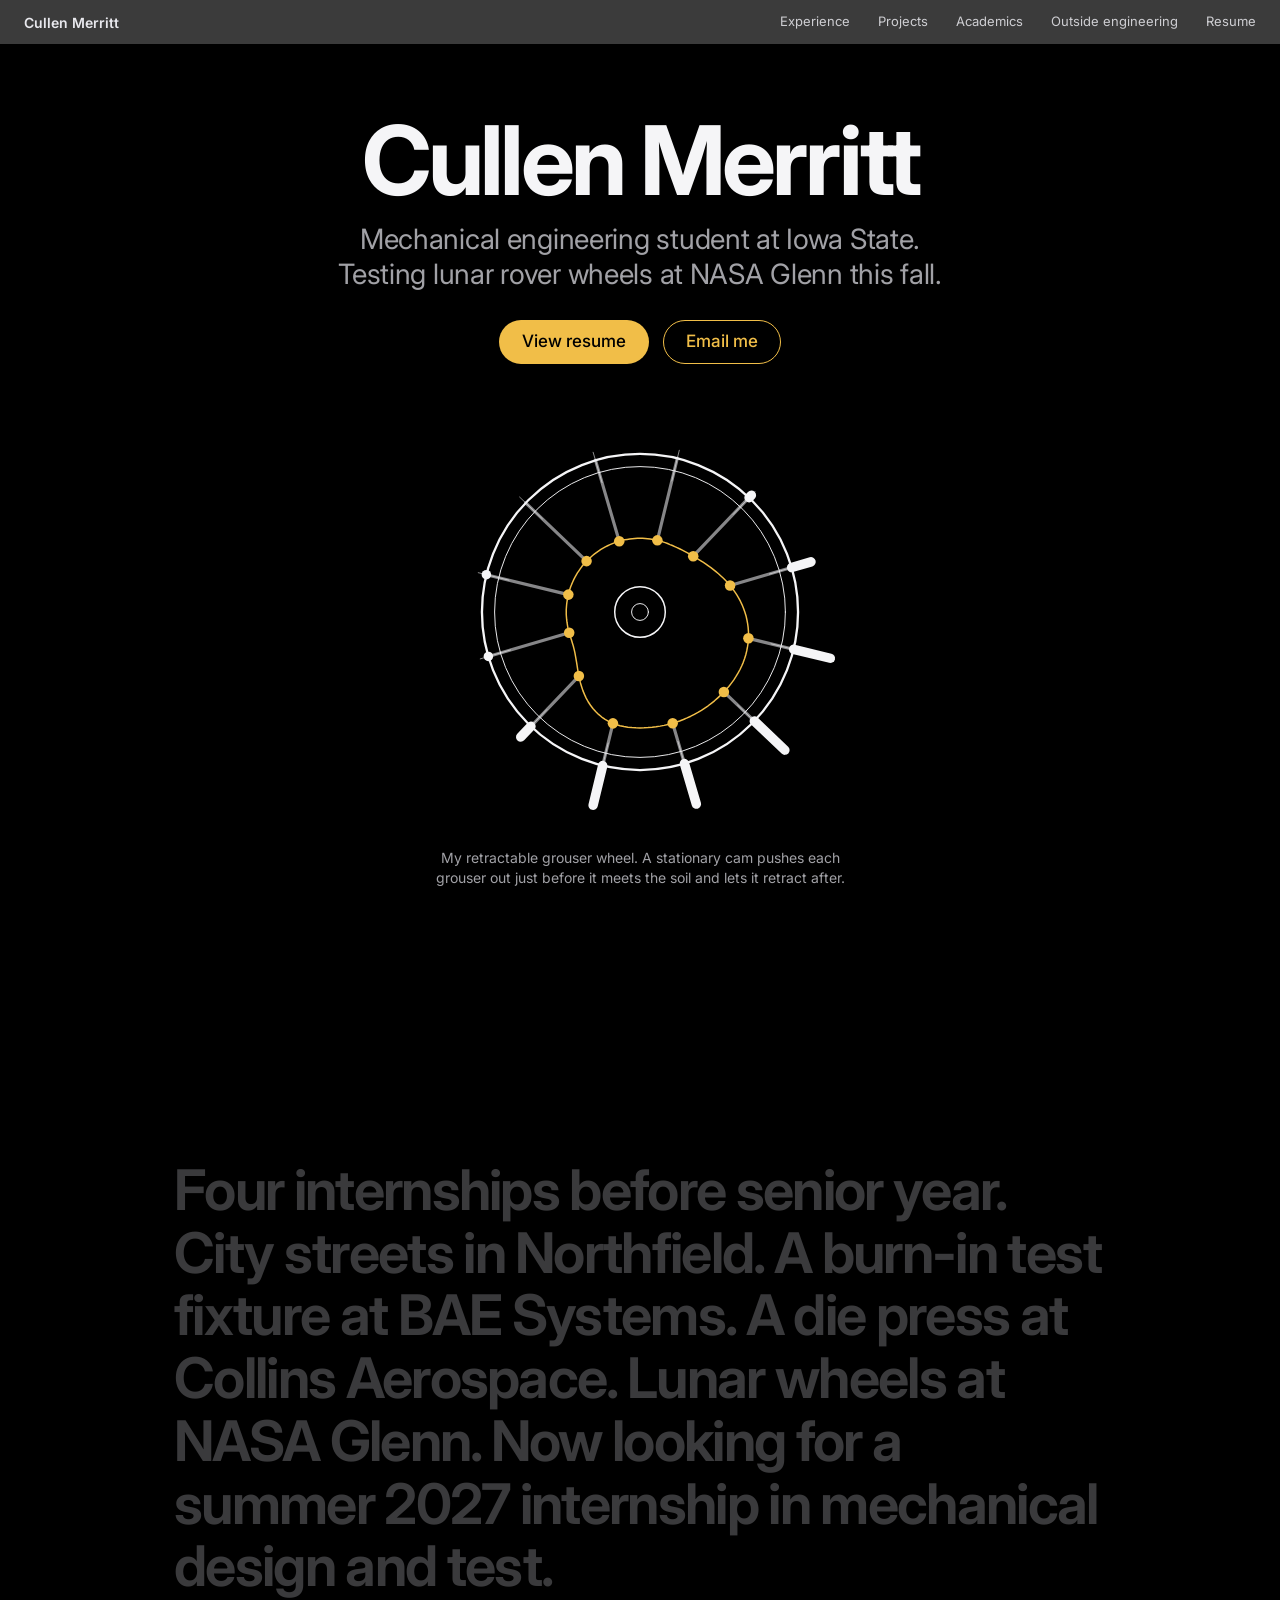
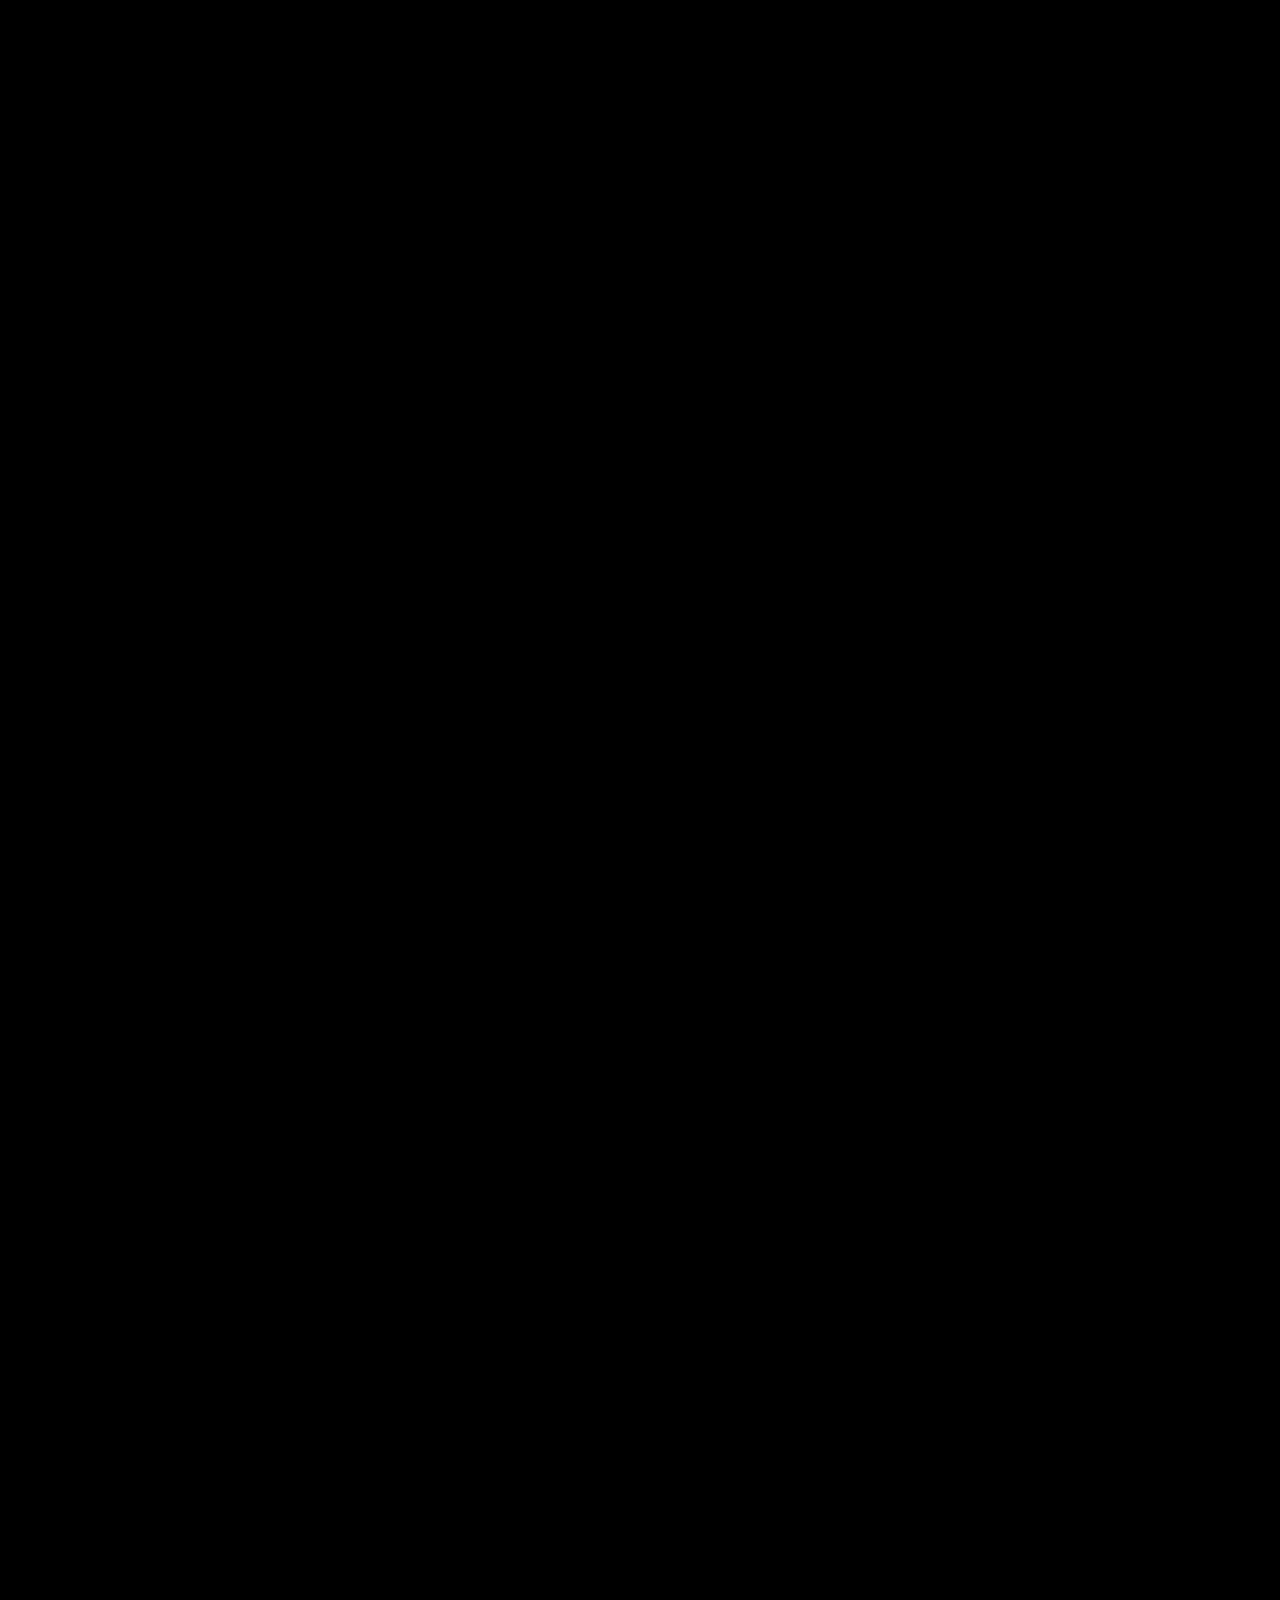
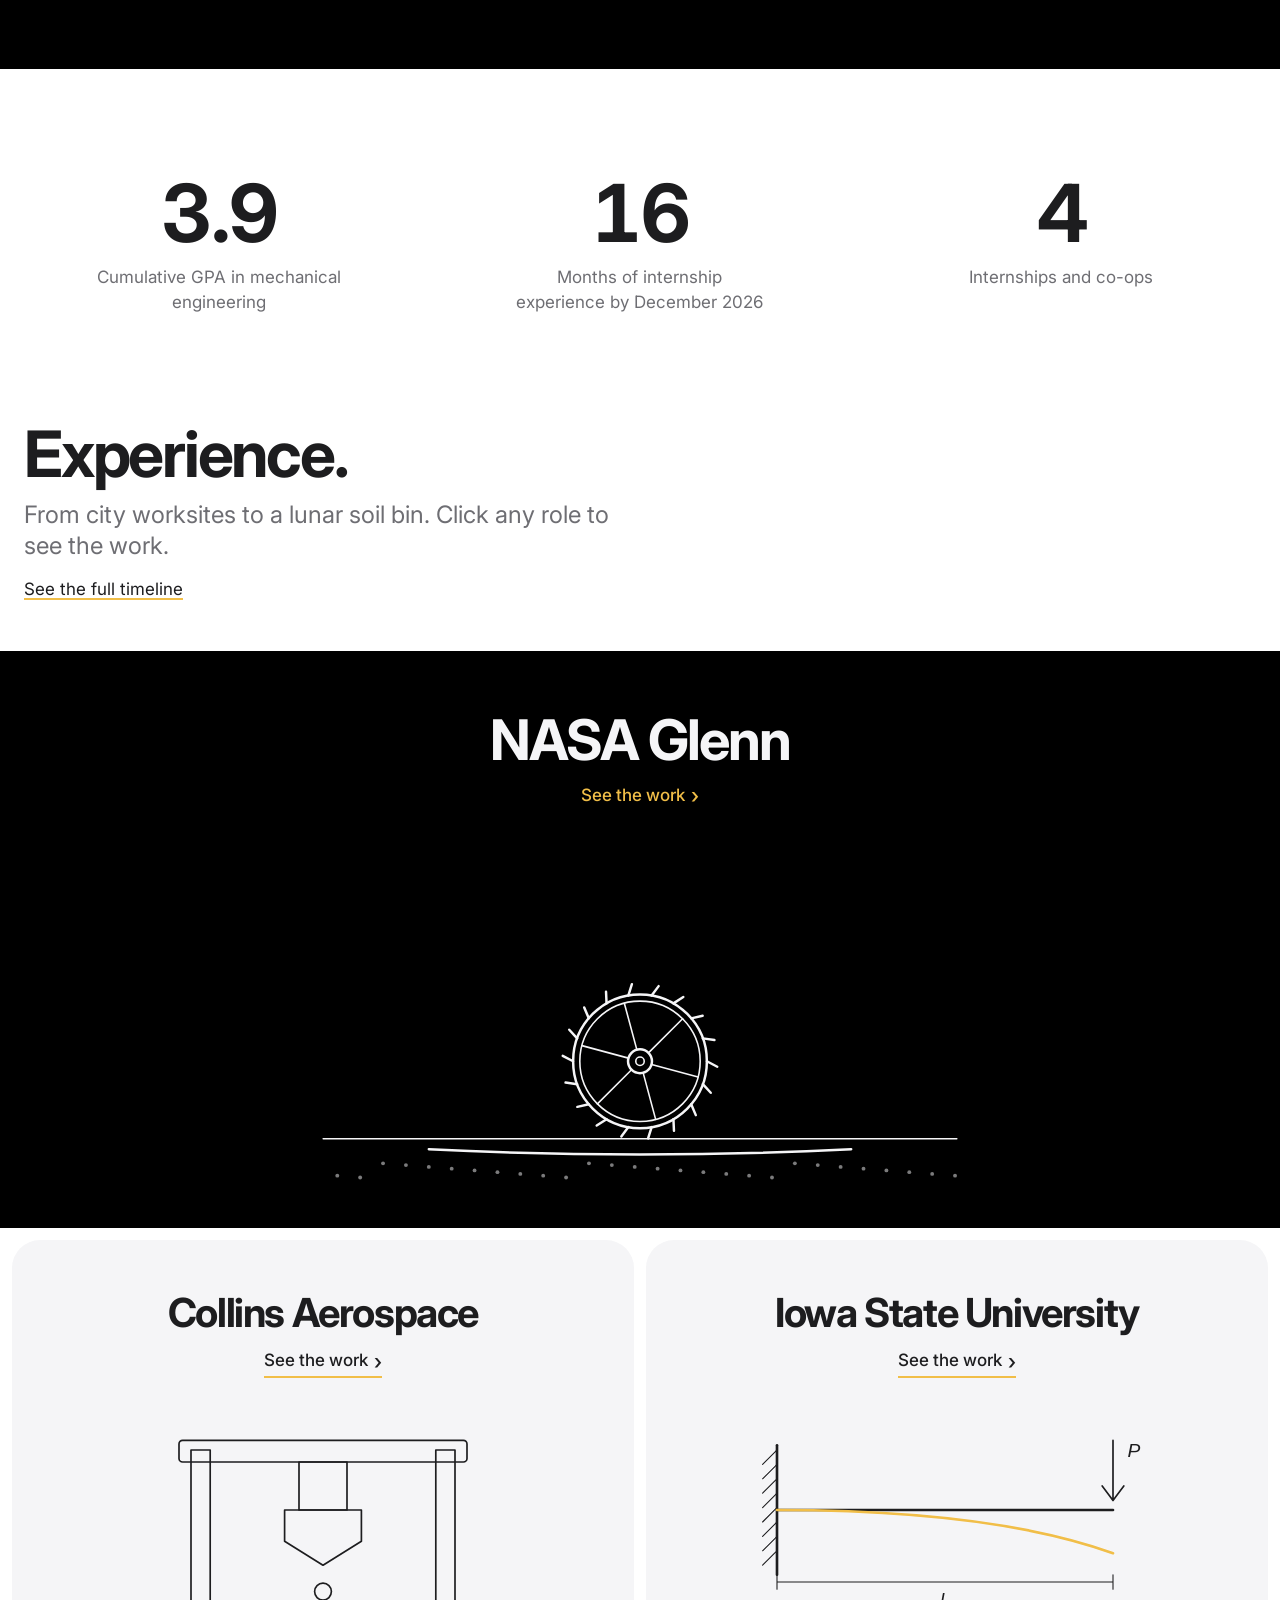
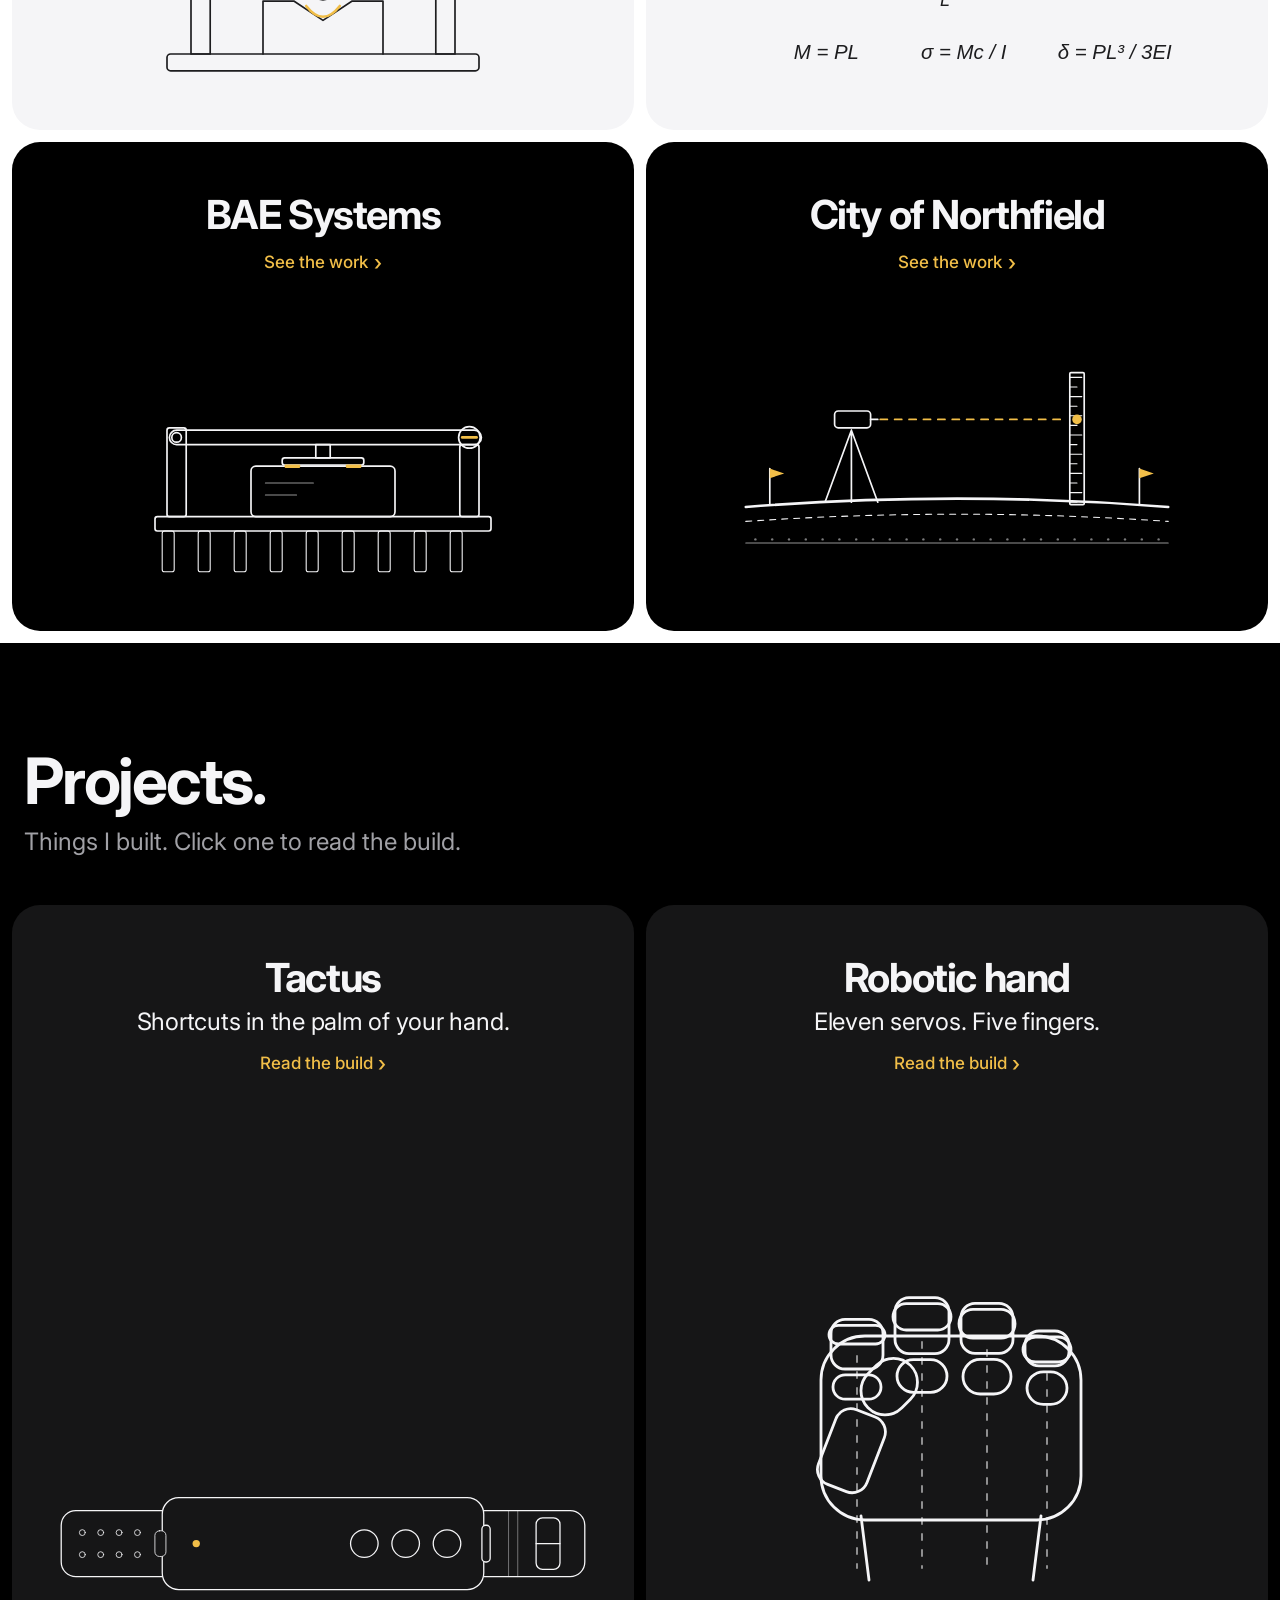
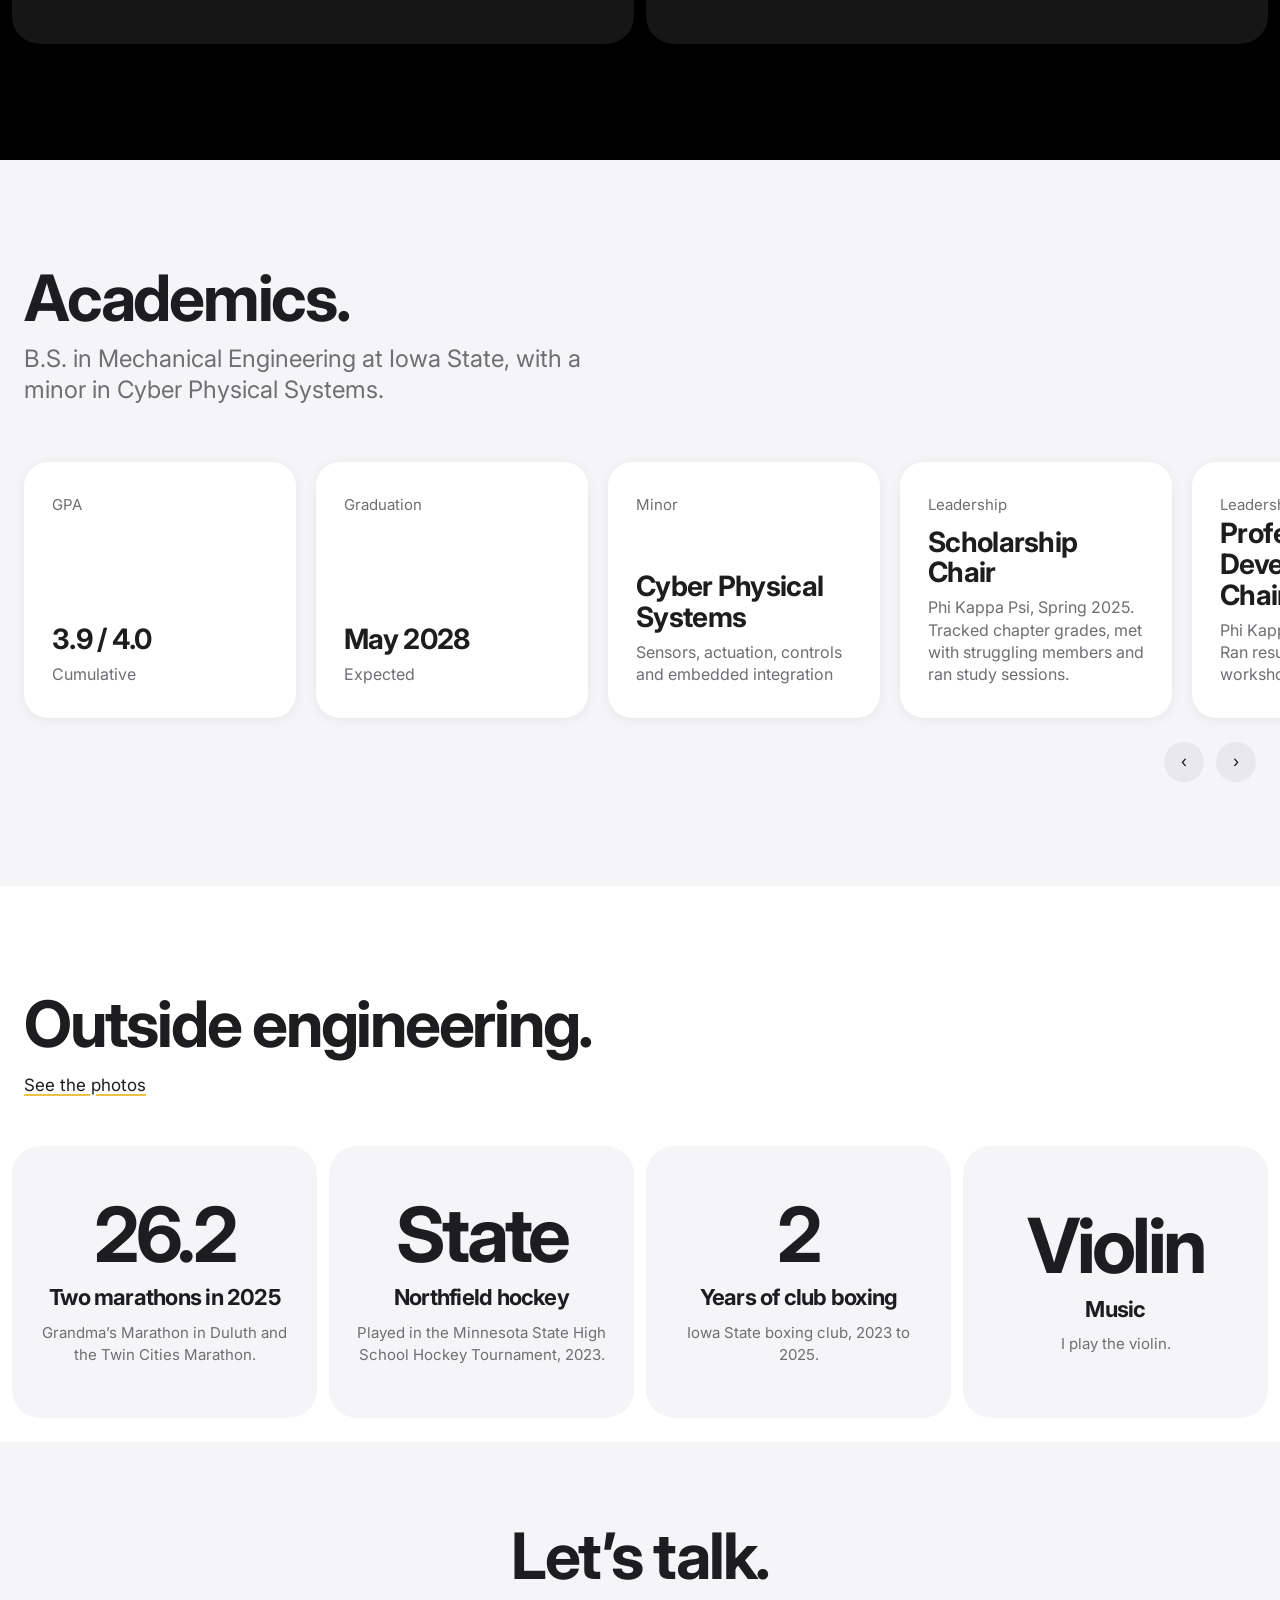
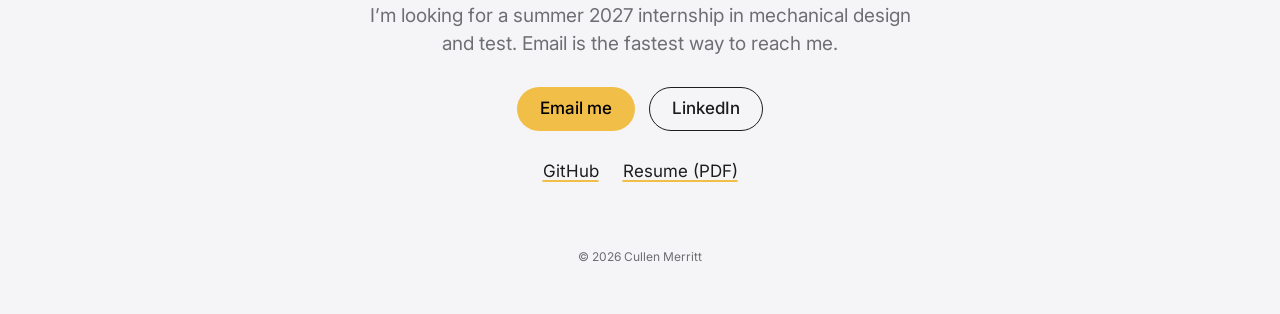
==== commit 46e9c887: "Add files via upload" ====
--- a/index.html
+++ b/index.html
@@ -4,7 +4,7 @@
   <meta charset="utf-8">
   <meta name="viewport" content="width=device-width, initial-scale=1">
   <title>Cullen Merritt</title>
-  <meta name="description" content="Cullen Merritt, mechanical engineering student at Iowa State University. Design and test work at NASA Glenn, Collins Aerospace and BAE Systems.">
+  <meta name="description" content="Cullen Merritt, mechanical engineering student at Iowa State University. Design and test work at NASA Glenn, Collins Aerospace, BAE Systems and the City of Northfield.">
   <link rel="icon" href="favicon.svg" type="image/svg+xml">
   <link rel="preconnect" href="https://fonts.googleapis.com">
   <link rel="preconnect" href="https://fonts.gstatic.com" crossorigin>
@@ -13,14 +13,15 @@
   <script src="main.js" defer></script>
 </head>
 <body>
+
   <header class="gnav">
     <div class="wrap wrap--wide">
-      <a class="gnav__name" href="#top">Cullen Merritt</a>
-      <nav class="gnav__links" aria-label="Sections">
-        <a href="#experience">Experience</a>
-        <a href="#projects">Projects</a>
-        <a href="#academics">Academics</a>
-        <a href="#interests">Interests</a>
+      <a class="gnav__name" href="index.html">Cullen Merritt</a>
+      <nav class="gnav__links" aria-label="Site">
+        <a href="experience.html">Experience</a>
+        <a href="index.html#projects">Projects</a>
+        <a href="index.html#academics">Academics</a>
+        <a href="life.html">Outside engineering</a>
         <a href="Cullen_Merritt_Resume.pdf">Resume</a>
       </nav>
     </div>
@@ -38,65 +39,15 @@
         </div>
       </div>
       <div class="hero__stage">
-        <svg class="hero__wheel" viewBox="0 0 400 400" role="img" aria-label="Line drawing of a rover wheel with grousers">
-  <defs><radialGradient id="rimGlow" cx="50%" cy="50%" r="50%"><stop offset="0.55" stop-color="#2997ff" stop-opacity="0"/><stop offset="0.82" stop-color="#2997ff" stop-opacity="0.16"/><stop offset="1" stop-color="#2997ff" stop-opacity="0"/></radialGradient></defs>
-  <circle class="glow" cx="200" cy="200" r="198"/>
-  <circle class="art art-mid" cx="200" cy="200" r="160"/>
-<circle class="art art-thin" cx="200" cy="200" r="144.0"/>
-<circle class="art art-mid" cx="200" cy="200" r="28.8"/>
-<circle class="art art-thin" cx="200" cy="200" r="10.1"/>
-<line class="art art-thin" x1="227.8" y1="207.5" x2="339.1" y2="237.3"/>
-<line class="art art-thin" x1="214.4" y1="224.9" x2="272.0" y2="324.7"/>
-<line class="art art-thin" x1="192.5" y1="227.8" x2="162.7" y2="339.1"/>
-<line class="art art-thin" x1="175.1" y1="214.4" x2="75.3" y2="272.0"/>
-<line class="art art-thin" x1="172.2" y1="192.5" x2="60.9" y2="162.7"/>
-<line class="art art-thin" x1="185.6" y1="175.1" x2="128.0" y2="75.3"/>
-<line class="art art-thin" x1="207.5" y1="172.2" x2="237.3" y2="60.9"/>
-<line class="art art-thin" x1="224.9" y1="185.6" x2="324.7" y2="128.0"/>
-<line class="art art-mid" x1="360.0" y1="200.0" x2="375.6" y2="212.3"/>
-<line class="art art-mid" x1="357.6" y1="227.8" x2="370.8" y2="242.6"/>
-<line class="art art-mid" x1="350.4" y1="254.7" x2="360.8" y2="271.6"/>
-<line class="art art-mid" x1="338.6" y1="280.0" x2="345.9" y2="298.4"/>
-<line class="art art-mid" x1="322.6" y1="302.8" x2="326.6" y2="322.3"/>
-<line class="art art-mid" x1="302.8" y1="322.6" x2="303.5" y2="342.4"/>
-<line class="art art-mid" x1="280.0" y1="338.6" x2="277.2" y2="358.2"/>
-<line class="art art-mid" x1="254.7" y1="350.4" x2="248.5" y2="369.2"/>
-<line class="art art-mid" x1="227.8" y1="357.6" x2="218.4" y2="375.0"/>
-<line class="art art-mid" x1="200.0" y1="360.0" x2="187.7" y2="375.6"/>
-<line class="art art-mid" x1="172.2" y1="357.6" x2="157.4" y2="370.8"/>
-<line class="art art-mid" x1="145.3" y1="350.4" x2="128.4" y2="360.8"/>
-<line class="art art-mid" x1="120.0" y1="338.6" x2="101.6" y2="345.9"/>
-<line class="art art-mid" x1="97.2" y1="322.6" x2="77.7" y2="326.6"/>
-<line class="art art-mid" x1="77.4" y1="302.8" x2="57.6" y2="303.5"/>
-<line class="art art-mid" x1="61.4" y1="280.0" x2="41.8" y2="277.2"/>
-<line class="art art-mid" x1="49.6" y1="254.7" x2="30.8" y2="248.5"/>
-<line class="art art-mid" x1="42.4" y1="227.8" x2="25.0" y2="218.4"/>
-<line class="art art-mid" x1="40.0" y1="200.0" x2="24.4" y2="187.7"/>
-<line class="art art-mid" x1="42.4" y1="172.2" x2="29.2" y2="157.4"/>
-<line class="art art-mid" x1="49.6" y1="145.3" x2="39.2" y2="128.4"/>
-<line class="art art-mid" x1="61.4" y1="120.0" x2="54.1" y2="101.6"/>
-<line class="art art-mid" x1="77.4" y1="97.2" x2="73.4" y2="77.7"/>
-<line class="art art-mid" x1="97.2" y1="77.4" x2="96.5" y2="57.6"/>
-<line class="art art-mid" x1="120.0" y1="61.4" x2="122.8" y2="41.8"/>
-<line class="art art-mid" x1="145.3" y1="49.6" x2="151.5" y2="30.8"/>
-<line class="art art-mid" x1="172.2" y1="42.4" x2="181.6" y2="25.0"/>
-<line class="art art-mid" x1="200.0" y1="40.0" x2="212.3" y2="24.4"/>
-<line class="art art-mid" x1="227.8" y1="42.4" x2="242.6" y2="29.2"/>
-<line class="art art-mid" x1="254.7" y1="49.6" x2="271.6" y2="39.2"/>
-<line class="art art-mid" x1="280.0" y1="61.4" x2="298.4" y2="54.1"/>
-<line class="art art-mid" x1="302.8" y1="77.4" x2="322.3" y2="73.4"/>
-<line class="art art-mid" x1="322.6" y1="97.2" x2="342.4" y2="96.5"/>
-<line class="art art-mid" x1="338.6" y1="120.0" x2="358.2" y2="122.8"/>
-<line class="art art-mid" x1="350.4" y1="145.3" x2="369.2" y2="151.5"/>
-<line class="art art-mid" x1="357.6" y1="172.2" x2="375.0" y2="181.6"/>
-</svg>
+        <svg class="hero__wheel" viewBox="-205 -205 410 410" data-grouser-wheel data-grousers="12" role="img" aria-label="A wheel whose grousers extend just before they meet the soil and retract after they leave it"></svg>
+        <p class="hero__caption">My retractable grouser wheel. A stationary cam pushes each grouser out just before it meets the soil and lets it retract after.</p>
       </div>
     </section>
 
     <section class="statement dark" aria-label="Summary">
       <div class="statement__pin">
         <div class="wrap">
-          <p data-words>Four roles before senior year. Lunar wheel testing at NASA Glenn. A die press redesign at Collins Aerospace. A burn-in test fixture at BAE Systems. A Mechanics of Materials classroom at Iowa State. Now looking for a summer 2027 internship in mechanical design and test.</p>
+          <p data-words>Four internships before senior year. City streets in Northfield. A burn-in test fixture at BAE Systems. A die press at Collins Aerospace. Lunar wheels at NASA Glenn. Now looking for a summer 2027 internship in mechanical design and test.</p>
         </div>
       </div>
     </section>
@@ -104,27 +55,22 @@
     <section class="band">
       <div class="wrap wrap--wide">
         <div class="stats">
-          <div data-reveal><div class="stat__num" data-count="70" data-suffix="%">0%</div><p class="stat__label">Less time to change out a burn-in rack at BAE Systems</p></div>
-          <div data-reveal data-delay="1"><div class="stat__num" data-count="16">0</div><p class="stat__label">Thermocouples used to prove the new fixture against the qualified profile</p></div>
-          <div data-reveal data-delay="2"><div class="stat__num" data-count="30" data-prefix="$" data-suffix="K">$0K</div><p class="stat__label">Vendor tooling avoided with the Collins die press redesign</p></div>
-          <div data-reveal data-delay="3"><div class="stat__num" data-count="3.9" data-decimals="1">0.0</div><p class="stat__label">Cumulative GPA in mechanical engineering at Iowa State</p></div>
+          <div data-reveal><div class="stat__num" data-count="3.9" data-decimals="1">0.0</div><p class="stat__label">Cumulative GPA in mechanical engineering</p></div>
+          <div data-reveal data-delay="1"><div class="stat__num" data-count="16">0</div><p class="stat__label">Months of internship experience by December 2026</p></div>
+          <div data-reveal data-delay="2"><div class="stat__num" data-count="4">0</div><p class="stat__label">Internships and co-ops</p></div>
         </div>
       </div>
     </section>
 
     <section id="experience">
-      <div class="wrap wrap--wide band__head" style="padding-top:2rem">
+      <div class="wrap wrap--wide band__head">
         <h2 data-reveal>Experience.</h2>
-        <p data-reveal data-delay="1">Design and test work, from production floors to a lunar soil bin.</p>
-      </div>
-
-      <article class="tile tile--full dark">
-        <div data-reveal>
-          <h3>NASA Glenn</h3>
-          <p class="tile__tag">Testing wheels for the Moon.</p>
-          <p class="tile__meta">mTRAX Planetary Exploration Intern, Cleveland, OH. August to December 2026.</p>
-          <p class="tile__body">I run my own rigid wheel campaign on the TREC single-wheel dynamometer, measuring net traction and sinkage across forced slip in two lunar simulants and comparing the results with contact stress models. I also help test Lunar Outpost and Astrolab tires for NASA’s crewed Lunar Terrain Vehicle.</p>
-        </div>
+        <p data-reveal data-delay="1">From city worksites to a lunar soil bin. Click any role to see the work.</p>
+        <a class="band__more" href="experience.html" data-reveal data-delay="2">See the full timeline</a>
+      </div>
+
+      <a class="tile tile--full dark" href="experience.html#nasa">
+        <div data-reveal><h3>NASA Glenn</h3><span class="go">See the work</span></div>
         <div class="tile__art" data-reveal="scale"><svg class="anim" viewBox="0 0 400 200" aria-hidden="true">
   <path class="art art-thin" d="M20 172 L380 172"/>
   <path class="art art-mid rut" d="M80 178 Q 200 184 320 178" stroke-dasharray="400"/>
@@ -158,16 +104,11 @@
 <line class="art art-mid" x1="229.1" y1="103.6" x2="235.6" y2="102.1"/>
 <line class="art art-mid" x1="235.7" y1="115.0" x2="242.3" y2="115.9"/></g>
 </svg></div>
-      </article>
+      </a>
 
       <div class="tiles tiles--two">
-        <article class="tile tile--two gray">
-          <div data-reveal>
-            <h3>Collins Aerospace</h3>
-            <p class="tile__tag">A die press that holds tolerance.</p>
-            <p class="tile__meta">Avionics Manufacturing Intern, Burnsville, MN. May to August 2026.</p>
-            <p class="tile__body">Redesigned a pneumatic die press for forming platinum tubes in Creo, with a self-aligning feature and a stationary tube support. Tied the model, drawings and CMM inspection to one datum after first parts missed tolerance.</p>
-          </div>
+        <a class="tile tile--two gray" href="experience.html#collins">
+          <div data-reveal><h3>Collins Aerospace</h3><span class="go">See the work</span></div>
           <div class="tile__art" data-reveal="scale"><svg class="anim" viewBox="0 0 400 220" aria-hidden="true">
   <rect class="art art-mid" x="70" y="190" width="260" height="14" rx="3"/>
   <rect class="art art-mid" x="90" y="20" width="16" height="170"/>
@@ -179,77 +120,100 @@
   </g>
   <path class="art art-mid" d="M150 190 V146 H176 L200 162 L224 146 H250 V190"/>
   <circle class="art art-mid" cx="200" cy="138" r="7"/>
-  <path class="art art-bold formed" d="M186 150 Q200 168 214 150" stroke="#2997ff"/>
-</svg></div>
-        </article>
-        <article class="tile tile--two gray">
-          <div data-reveal>
-            <h3>BAE Systems</h3>
-            <p class="tile__tag">A fixture proven with data.</p>
-            <p class="tile__meta">Technical Operations Manufacturing Co-op, Cedar Rapids, IA. May to December 2025.</p>
-            <p class="tile__body">Designed a burn-in fixture whose quarter turn spring clamp sets heat sink contact force by geometry. When a prototype failed burn-in, I instrumented the fins with 16 thermocouples and iterated until it matched the qualified thermal profile.</p>
-          </div>
-          <div class="tile__art" data-reveal="scale"><svg class="anim" viewBox="0 0 400 220" aria-hidden="true">
-  <rect class="art art-mid" x="56" y="150" width="288" height="22" rx="3"/>
-  <rect class="art art-mid" x="70" y="40" width="14" height="110" rx="2"/><rect class="art art-mid" x="104" y="40" width="14" height="110" rx="2"/><rect class="art art-mid" x="138" y="40" width="14" height="110" rx="2"/><rect class="art art-mid" x="172" y="40" width="14" height="110" rx="2"/><rect class="art art-mid" x="206" y="40" width="14" height="110" rx="2"/><rect class="art art-mid" x="240" y="40" width="14" height="110" rx="2"/><rect class="art art-mid" x="274" y="40" width="14" height="110" rx="2"/><rect class="art art-mid" x="308" y="40" width="14" height="110" rx="2"/>
-  <circle class="tc" cx="77" cy="70" r="5" style="animation-delay:0.00s"/><circle class="tc" cx="111" cy="70" r="5" style="animation-delay:0.25s"/><circle class="tc" cx="145" cy="70" r="5" style="animation-delay:0.50s"/><circle class="tc" cx="179" cy="70" r="5" style="animation-delay:0.75s"/><circle class="tc" cx="213" cy="70" r="5" style="animation-delay:1.00s"/><circle class="tc" cx="247" cy="70" r="5" style="animation-delay:1.25s"/><circle class="tc" cx="281" cy="70" r="5" style="animation-delay:1.50s"/><circle class="tc" cx="315" cy="70" r="5" style="animation-delay:1.75s"/><circle class="tc" cx="77" cy="115" r="5" style="animation-delay:2.00s"/><circle class="tc" cx="111" cy="115" r="5" style="animation-delay:2.25s"/><circle class="tc" cx="145" cy="115" r="5" style="animation-delay:2.50s"/><circle class="tc" cx="179" cy="115" r="5" style="animation-delay:2.75s"/><circle class="tc" cx="213" cy="115" r="5" style="animation-delay:3.00s"/><circle class="tc" cx="247" cy="115" r="5" style="animation-delay:3.25s"/><circle class="tc" cx="281" cy="115" r="5" style="animation-delay:3.50s"/><circle class="tc" cx="315" cy="115" r="5" style="animation-delay:3.75s"/>
-  <path class="art art-thin" d="M56 190 H344" stroke-dasharray="4 6"/>
-</svg></div>
-        </article>
-      </div>
-
-      <article class="tile tile--full">
-        <div data-reveal>
-          <h3>Iowa State University</h3>
-          <p class="tile__tag">Teaching Mechanics of Materials.</p>
-          <p class="tile__meta">Teaching Assistant, EM 3240, Ames, IA. January to May 2026.</p>
-          <p class="tile__body">Taught statically indeterminate systems, beam deflection, combined loading, Mohr’s circle, failure theories and buckling.</p>
-        </div>
-        <div class="tile__art" data-reveal="scale"><svg class="anim" viewBox="0 0 400 200" aria-hidden="true">
-  <path class="art art-mid" d="M28 92 L40 80 L52 92 Z"/><path class="art art-mid" d="M348 92 L360 80 L372 92 Z"/>
-  <path class="art art-thin" d="M20 96 H60 M340 96 H380"/>
-  <path class="art art-bold beam-flat" d="M40 80 Q 200 80 360 80"/>
-  <path class="art art-bold beam-bent" d="M40 80 Q 200 140 360 80" stroke="#0071e3"/>
-  <g class="load"><path class="art art-mid" d="M200 18 V62 M190 50 L200 62 L210 50"/></g>
-</svg></div>
-      </article>
+  <path class="art art-bold formed gold-stroke" d="M186 150 Q200 168 214 150"/>
+</svg></div>
+        </a>
+        <a class="tile tile--two gray" href="experience.html#ta">
+          <div data-reveal><h3>Iowa State University</h3><span class="go">See the work</span></div>
+          <div class="tile__art" data-reveal="scale"><svg class="anim" viewBox="0 0 400 240" aria-hidden="true">
+  <line class="art art-bold" x1="50" y1="36" x2="50" y2="144"/>
+  <line class="art art-thin" x1="50" y1="40" x2="38" y2="52"/><line class="art art-thin" x1="50" y1="52" x2="38" y2="64"/><line class="art art-thin" x1="50" y1="64" x2="38" y2="76"/><line class="art art-thin" x1="50" y1="76" x2="38" y2="88"/><line class="art art-thin" x1="50" y1="88" x2="38" y2="100"/><line class="art art-thin" x1="50" y1="100" x2="38" y2="112"/><line class="art art-thin" x1="50" y1="112" x2="38" y2="124"/><line class="art art-thin" x1="50" y1="124" x2="38" y2="136"/>
+  <path class="art art-bold beam-flat" d="M50 90 L330 90"/>
+  <path class="art art-bold beam-bent gold-stroke" d="M50 90 Q 230 90 330 126"/>
+  <g class="load">
+    <path class="art art-mid" d="M330 32 V82 M321 70 L330 82 L339 70"/>
+    <text class="svg-text" x="342" y="46" font-size="16" font-style="italic">P</text>
+  </g>
+  <path class="art art-thin" d="M50 150 H330 M50 144 V156 M330 144 V156"/>
+  <text class="svg-text" x="190" y="170" font-size="15" font-style="italic" text-anchor="middle">L</text>
+  <g class="svg-text" font-size="17" font-family="Georgia, 'Times New Roman', serif" font-style="italic">
+    <text x="64" y="214">M = PL</text>
+    <text x="170" y="214">σ = Mc / I</text>
+    <text x="284" y="214">δ = PL³ / 3EI</text>
+  </g>
+</svg></div>
+        </a>
+        <a class="tile tile--two dark" href="experience.html#bae">
+          <div data-reveal><h3>BAE Systems</h3><span class="go">See the work</span></div>
+          <div class="tile__art" data-reveal="scale"><svg class="anim" viewBox="0 0 400 240" aria-hidden="true">
+  <rect class="art art-mid" x="60" y="178" width="280" height="12" rx="2"/>
+  <rect class="art art-thin" x="66" y="190" width="10" height="34" rx="2"/><rect class="art art-thin" x="96" y="190" width="10" height="34" rx="2"/><rect class="art art-thin" x="126" y="190" width="10" height="34" rx="2"/><rect class="art art-thin" x="156" y="190" width="10" height="34" rx="2"/><rect class="art art-thin" x="186" y="190" width="10" height="34" rx="2"/><rect class="art art-thin" x="216" y="190" width="10" height="34" rx="2"/><rect class="art art-thin" x="246" y="190" width="10" height="34" rx="2"/><rect class="art art-thin" x="276" y="190" width="10" height="34" rx="2"/><rect class="art art-thin" x="306" y="190" width="10" height="34" rx="2"/>
+  <rect class="art art-mid" x="140" y="136" width="120" height="42" rx="4"/>
+  <path class="art art-thin" d="M152 150 h40 M152 160 h26" opacity="0.6"/>
+  <rect class="art art-mid" x="70" y="104" width="16" height="74" rx="2"/>
+  <rect class="art art-mid" x="314" y="118" width="16" height="60" rx="2"/>
+  <g class="tarm">
+    <rect class="art art-mid" x="72" y="106" width="260" height="12" rx="6"/>
+    <rect class="art art-mid" x="194" y="118" width="12" height="11"/>
+    <rect class="art art-mid" x="166" y="129" width="68" height="6" rx="2"/>
+    <rect class="gold-fill" x="168" y="134.5" width="13" height="3" rx="1"/>
+    <rect class="gold-fill" x="219" y="134.5" width="13" height="3" rx="1"/>
+    <g>
+      <circle class="art art-mid" cx="322" cy="112" r="9"/>
+      <line class="art art-bold gold-stroke qturn" x1="316" y1="112" x2="328" y2="112"/>
+    </g>
+  </g>
+  <circle class="art art-mid" cx="78" cy="112" r="4"/>
+</svg></div>
+        </a>
+        <a class="tile tile--two dark" href="experience.html#city">
+          <div data-reveal><h3>City of Northfield</h3><span class="go">See the work</span></div>
+          <div class="tile__art" data-reveal="scale"><svg class="anim" viewBox="0 0 400 230" aria-hidden="true">
+  <path class="art art-bold" d="M24 160 Q200 146 376 160"/>
+  <path class="art art-thin" d="M24 172 Q200 160 376 172" stroke-dasharray="5 5"/>
+  <path class="art art-thin" d="M24 190 H376" opacity="0.6"/>
+  <circle cx="32" cy="187" r="1" fill="currentColor" opacity="0.5"/><circle cx="46" cy="187" r="1" fill="currentColor" opacity="0.5"/><circle cx="60" cy="187" r="1" fill="currentColor" opacity="0.5"/><circle cx="74" cy="187" r="1" fill="currentColor" opacity="0.5"/><circle cx="88" cy="187" r="1" fill="currentColor" opacity="0.5"/><circle cx="102" cy="187" r="1" fill="currentColor" opacity="0.5"/><circle cx="116" cy="187" r="1" fill="currentColor" opacity="0.5"/><circle cx="130" cy="187" r="1" fill="currentColor" opacity="0.5"/><circle cx="144" cy="187" r="1" fill="currentColor" opacity="0.5"/><circle cx="158" cy="187" r="1" fill="currentColor" opacity="0.5"/><circle cx="172" cy="187" r="1" fill="currentColor" opacity="0.5"/><circle cx="186" cy="187" r="1" fill="currentColor" opacity="0.5"/><circle cx="200" cy="187" r="1" fill="currentColor" opacity="0.5"/><circle cx="214" cy="187" r="1" fill="currentColor" opacity="0.5"/><circle cx="228" cy="187" r="1" fill="currentColor" opacity="0.5"/><circle cx="242" cy="187" r="1" fill="currentColor" opacity="0.5"/><circle cx="256" cy="187" r="1" fill="currentColor" opacity="0.5"/><circle cx="270" cy="187" r="1" fill="currentColor" opacity="0.5"/><circle cx="284" cy="187" r="1" fill="currentColor" opacity="0.5"/><circle cx="298" cy="187" r="1" fill="currentColor" opacity="0.5"/><circle cx="312" cy="187" r="1" fill="currentColor" opacity="0.5"/><circle cx="326" cy="187" r="1" fill="currentColor" opacity="0.5"/><circle cx="340" cy="187" r="1" fill="currentColor" opacity="0.5"/><circle cx="354" cy="187" r="1" fill="currentColor" opacity="0.5"/><circle cx="368" cy="187" r="1" fill="currentColor" opacity="0.5"/>
+  <path class="art art-mid" d="M44 158 V128 M352 158 V128"/>
+  <path class="gold-fill" d="M44 128 l12 4 l-12 4 Z M352 128 l12 4 l-12 4 Z"/>
+  <path class="art art-mid" d="M112 96 L90 156 M112 96 L112 156 M112 96 L134 156"/>
+  <rect class="art art-mid" x="98" y="80" width="30" height="14" rx="3"/>
+  <path class="art art-mid" d="M128 87 h6"/>
+  <rect class="art art-mid" x="294" y="48" width="12" height="110" rx="1"/>
+  <line class="art art-thin" x1="294" y1="52" x2="304" y2="52"/><line class="art art-thin" x1="294" y1="60" x2="300" y2="60"/><line class="art art-thin" x1="294" y1="68" x2="304" y2="68"/><line class="art art-thin" x1="294" y1="76" x2="300" y2="76"/><line class="art art-thin" x1="294" y1="84" x2="304" y2="84"/><line class="art art-thin" x1="294" y1="92" x2="300" y2="92"/><line class="art art-thin" x1="294" y1="100" x2="304" y2="100"/><line class="art art-thin" x1="294" y1="108" x2="300" y2="108"/><line class="art art-thin" x1="294" y1="116" x2="304" y2="116"/><line class="art art-thin" x1="294" y1="124" x2="300" y2="124"/><line class="art art-thin" x1="294" y1="132" x2="304" y2="132"/><line class="art art-thin" x1="294" y1="140" x2="300" y2="140"/><line class="art art-thin" x1="294" y1="148" x2="304" y2="148"/><line class="art art-thin" x1="294" y1="156" x2="300" y2="156"/>
+  <line class="art art-mid gold-stroke sight" x1="136" y1="87" x2="292" y2="87"/>
+  <circle class="gold-fill blink" cx="300" cy="87" r="4"/>
+</svg></div>
+        </a>
+      </div>
     </section>
 
     <section id="projects" class="dark band">
       <div class="wrap wrap--wide band__head">
         <h2 data-reveal>Projects.</h2>
-        <p data-reveal data-delay="1">Things I built on my own time.</p>
+        <p data-reveal data-delay="1">Things I built. Click one to read the build.</p>
       </div>
       <div class="tiles tiles--two">
         <a class="tile tile--two" style="background:#161617" href="projects/tactus.html" data-reveal>
-          <div>
-            <h3>Tactus</h3>
-            <p class="tile__tag">Shortcuts in the palm of your hand.</p>
-            <p class="tile__body">A wearable Bluetooth remote for iPad note-taking, built around a 20 × 70 mm circuit board I designed.</p>
-            <p class="link">Read the build ›</p>
-          </div>
-          <div class="tile__art"><svg class="anim" viewBox="0 0 400 200" aria-hidden="true">
-  <rect class="art art-mid" x="25" y="50" width="350" height="100" rx="18"/>
-  <rect class="art art-thin" x="48" y="66" width="92" height="68" rx="4"/>
-  <path class="art art-thin" d="M60 80 h68 M60 92 h50" opacity="0.6"/>
-  <rect class="art art-thin" x="17" y="86" width="12" height="28" rx="5"/>
-  <circle class="led" cx="160" cy="70" r="4" fill="#2997ff"/>
-  <circle class="art art-mid btn-k" cx="200" cy="100" r="15" style="animation-delay:0s"/><circle class="art art-mid btn-k" cx="245" cy="100" r="15" style="animation-delay:1s"/><circle class="art art-mid btn-k" cx="290" cy="100" r="15" style="animation-delay:2s"/><circle class="art art-mid btn-k" cx="335" cy="100" r="15" style="animation-delay:3s"/>
+          <div><h3>Tactus</h3><p class="tile__tag">Shortcuts in the palm of your hand.</p><span class="go">Read the build</span></div>
+          <div class="tile__art"><svg class="anim" viewBox="-95 84 590 132" style="width:min(100%,36rem)" aria-hidden="true">
+  <rect class="art art-mid" x="-85" y="114" width="150" height="72" rx="16"/>
+  <circle class="art art-thin" cx="-62" cy="138" r="3.2"/><circle class="art art-thin" cx="-62" cy="162" r="3.2"/><circle class="art art-thin" cx="-42" cy="138" r="3.2"/><circle class="art art-thin" cx="-42" cy="162" r="3.2"/><circle class="art art-thin" cx="-22" cy="138" r="3.2"/><circle class="art art-thin" cx="-22" cy="162" r="3.2"/><circle class="art art-thin" cx="-2" cy="138" r="3.2"/><circle class="art art-thin" cx="-2" cy="162" r="3.2"/>
+  <rect class="art art-mid" x="335" y="114" width="150" height="72" rx="16"/>
+  <rect class="art art-mid" x="432" y="122" width="26" height="56" rx="7"/>
+  <path class="art art-mid" d="M432 150 H458"/>
+  <path class="art art-thin" d="M402 114 V186 M412 114 V186" opacity="0.5"/>
+  <rect class="art art-mid" x="25" y="100" width="350" height="100" rx="18" style="fill:#161617"/>
+  <rect class="art art-thin" x="17" y="136" width="12" height="28" rx="5" style="fill:#161617"/>
+  <circle class="led" cx="62" cy="150" r="4" fill="#f1be48"/>
+  <circle class="art art-mid btn-k" cx="245" cy="150" r="15" style="animation-delay:0s"/>
+  <circle class="art art-mid btn-k" cx="290" cy="150" r="15" style="animation-delay:1s"/>
+  <circle class="art art-mid btn-k" cx="335" cy="150" r="15" style="animation-delay:2s"/>
+  <rect class="art art-mid btn-k" x="373" y="130" width="9" height="40" rx="4" style="fill:#161617;animation-delay:3s"/>
 </svg></div>
         </a>
         <a class="tile tile--two" style="background:#161617" href="projects/robotic-hand.html" data-reveal data-delay="1">
-          <div>
-            <h3>Robotic hand</h3>
-            <p class="tile__tag">Eleven servos. Five fingers.</p>
-            <p class="tile__body">An open-source, tendon-driven hand built for undergraduate research and controlled in Python on a Jetson Nano.</p>
-            <p class="link">Read the build ›</p>
-          </div>
-          <div class="tile__art"><svg class="anim" viewBox="0 0 400 220" aria-hidden="true">
-  <rect class="art art-mid" x="112" y="104" width="140" height="96" rx="22"/>
-  <rect class="art art-mid finger" x="118" y="40" width="26" height="62" rx="13" style="--a:55deg;animation-delay:0.00s"/><rect class="art art-mid finger" x="152" y="26" width="26" height="76" rx="13" style="--a:65deg;animation-delay:0.08s"/><rect class="art art-mid finger" x="186" y="30" width="26" height="72" rx="13" style="--a:65deg;animation-delay:0.16s"/><rect class="art art-mid finger" x="220" y="44" width="26" height="58" rx="13" style="--a:60deg;animation-delay:0.24s"/>
-  <rect class="art art-mid thumb" x="256" y="120" width="24" height="56" rx="12" style="--a:-50deg"/>
-  <path class="art art-thin" d="M131 104 V160 M165 104 V160 M199 104 V160 M233 104 V160" stroke-dasharray="3 5" opacity="0.7"/>
-</svg></div>
+          <div><h3>Robotic hand</h3><p class="tile__tag">Eleven servos. Five fingers.</p><span class="go">Read the build</span></div>
+          <div class="tile__art"><svg viewBox="80 0 240 250" data-robot-hand aria-hidden="true"></svg></div>
         </a>
       </div>
     </section>
@@ -259,12 +223,11 @@
         <h2 data-reveal>Academics.</h2>
         <p data-reveal data-delay="1">B.S. in Mechanical Engineering at Iowa State, with a minor in Cyber Physical Systems.</p>
       </div>
-      <div class="rail-wrap" data-reveal>
+      <div data-reveal>
         <div class="rail" id="rail" tabindex="0" aria-label="Academics, leadership and skills">
           <div class="card"><span class="card__k">GPA</span><span class="card__v">3.9 / 4.0<small>Cumulative</small></span></div>
           <div class="card"><span class="card__k">Graduation</span><span class="card__v">May 2028<small>Expected</small></span></div>
           <div class="card"><span class="card__k">Minor</span><span class="card__v">Cyber Physical Systems<small>Sensors, actuation, controls and embedded integration</small></span></div>
-          <div class="card"><span class="card__k">Teaching</span><span class="card__v">Mechanics of Materials TA<small>Spring 2026</small></span></div>
           <div class="card"><span class="card__k">Leadership</span><span class="card__v">Scholarship Chair<small>Phi Kappa Psi, Spring 2025. Tracked chapter grades, met with struggling members and ran study sessions.</small></span></div>
           <div class="card"><span class="card__k">Leadership</span><span class="card__v">Professional Development Chair<small>Phi Kappa Psi, Spring 2024. Ran resume and networking workshops.</small></span></div>
           <div class="card"><span class="card__k">Design and CAD</span><span class="card__v">SolidWorks, Creo, NX<small>ANSYS, GD&amp;T per ASME Y14.5, KiCad</small></span></div>
@@ -283,23 +246,29 @@
     <section id="interests" class="band" style="padding-bottom:0">
       <div class="wrap wrap--wide band__head">
         <h2 data-reveal>Outside engineering.</h2>
+        <a class="band__more" href="life.html" data-reveal data-delay="1">See the photos</a>
       </div>
       <div class="int">
-        <article class="tile gray" data-reveal>
+        <a class="tile gray" href="life.html#races" data-reveal>
           <div class="int__big">26.2</div>
-          <h3>Twice in 2025</h3>
+          <h3>Two marathons in 2025</h3>
           <p class="tile__meta">Grandma’s Marathon in Duluth and the Twin Cities Marathon.</p>
-        </article>
-        <article class="tile dark" data-reveal data-delay="1">
+        </a>
+        <a class="tile gray" href="life.html" data-reveal data-delay="1">
           <div class="int__big">State</div>
           <h3>Northfield hockey</h3>
-          <p class="tile__meta">Reached the Minnesota Class A state tournament my senior year.</p>
-        </article>
-        <article class="tile gray" data-reveal data-delay="2">
+          <p class="tile__meta">Played in the Minnesota State High School Hockey Tournament, 2023.</p>
+        </a>
+        <a class="tile gray" href="life.html" data-reveal data-delay="2">
           <div class="int__big">2</div>
           <h3>Years of club boxing</h3>
-          <p class="tile__meta">Trained with the Iowa State boxing club from 2023 to 2025.</p>
-        </article>
+          <p class="tile__meta">Iowa State boxing club, 2023 to 2025.</p>
+        </a>
+        <a class="tile gray" href="life.html" data-reveal data-delay="3">
+          <div class="int__big">Violin</div>
+          <h3>Music</h3>
+          <p class="tile__meta">I play the violin.</p>
+        </a>
       </div>
     </section>
 
--- a/style.css
+++ b/style.css
@@ -1,6 +1,6 @@
 /* Cullen Merritt portfolio
-   One stylesheet for every page. Section colors are set per section, the way
-   a product page alternates dark and light bands. */
+   One stylesheet for every page. Black and white bands with Iowa State gold
+   as the only accent. */
 
 :root {
   --black: #000000;
@@ -10,9 +10,8 @@
   --muted: #6e6e73;
   --muted-dark: #a1a1a6;
   --line: #d2d2d7;
-  --line-dark: #333336;
-  --blue: #0071e3;
-  --blue-dark: #2997ff;
+  --gold: #f1be48;
+  --gold-deep: #c99a2e;
   --page: 61.25rem;
   --wide: 80rem;
   --gutter: 1.5rem;
@@ -20,41 +19,37 @@
 }
 
 *, *::before, *::after { box-sizing: border-box; }
-
 html { scroll-padding-top: 3.5rem; }
 body {
-  margin: 0;
-  background: var(--white);
-  color: var(--ink);
+  margin: 0; background: var(--white); color: var(--ink);
   font-family: -apple-system, BlinkMacSystemFont, "Inter", "Helvetica Neue", Arial, sans-serif;
-  font-size: 1.0625rem;
-  line-height: 1.5;
-  -webkit-font-smoothing: antialiased;
-  text-rendering: optimizeLegibility;
-}
-
-a { color: var(--blue); text-decoration: none; }
-a:hover { text-decoration: underline; text-underline-offset: 0.15em; }
-a:focus-visible, button:focus-visible { outline: 2px solid var(--blue-dark); outline-offset: 3px; border-radius: 6px; }
+  font-size: 1.0625rem; line-height: 1.5;
+  -webkit-font-smoothing: antialiased; text-rendering: optimizeLegibility;
+}
+
+/* Links: black with a gold underline on light, gold on dark */
+a { color: var(--ink); text-decoration: underline; text-decoration-color: var(--gold); text-decoration-thickness: 2px; text-underline-offset: 0.2em; }
+a:hover { text-decoration-color: var(--ink); }
+.dark a { color: var(--gold); text-decoration: none; }
+.dark a:hover { text-decoration: underline; text-decoration-color: var(--gold); }
+a:focus-visible, button:focus-visible { outline: 2px solid var(--gold); outline-offset: 3px; border-radius: 6px; }
 img, video { max-width: 100%; display: block; }
 
 .wrap { width: 100%; max-width: var(--page); margin: 0 auto; padding: 0 var(--gutter); }
 .wrap--wide { max-width: var(--wide); }
-
 .dark { background: var(--black); color: #f5f5f7; }
-.dark a { color: var(--blue-dark); }
 .gray { background: var(--gray); }
 
 /* ---------- Global nav ---------- */
 .gnav {
   position: sticky; top: 0; z-index: 50;
-  background: rgba(22, 22, 23, 0.8);
-  backdrop-filter: saturate(180%) blur(20px);
-  -webkit-backdrop-filter: saturate(180%) blur(20px);
+  background: rgba(16, 16, 17, 0.82);
+  backdrop-filter: saturate(180%) blur(20px); -webkit-backdrop-filter: saturate(180%) blur(20px);
 }
 .gnav .wrap { display: flex; align-items: center; justify-content: space-between; height: 2.75rem; gap: 1.5rem; }
-.gnav a { color: #e8e8ed; font-size: 0.8125rem; opacity: 0.85; transition: opacity 0.2s; white-space: nowrap; }
-.gnav a:hover { opacity: 1; text-decoration: none; }
+.gnav a { color: #e8e8ed; font-size: 0.8125rem; opacity: 0.85; text-decoration: none; transition: opacity 0.2s, color 0.2s; white-space: nowrap; }
+.gnav a:hover { opacity: 1; }
+.gnav a[aria-current="page"] { color: var(--gold); opacity: 1; }
 .gnav__name { font-weight: 600; opacity: 1 !important; font-size: 0.875rem !important; }
 .gnav__links { display: flex; gap: 1.75rem; overflow-x: auto; scrollbar-width: none; }
 .gnav__links::-webkit-scrollbar { display: none; }
@@ -64,84 +59,87 @@
 .pill {
   display: inline-flex; align-items: center; justify-content: center;
   min-height: 2.75rem; padding: 0 1.375rem; border-radius: 999px;
-  font-size: 1.0625rem; font-weight: 500; border: 1px solid transparent;
-  transition: background-color 0.2s, color 0.2s, border-color 0.2s;
-}
-.pill:hover { text-decoration: none; }
-.pill--fill { background: var(--blue); color: #fff !important; }
-.pill--fill:hover { background: #0077ed; }
-.pill--line { border-color: var(--blue); color: var(--blue); }
-.dark .pill--line { border-color: var(--blue-dark); color: var(--blue-dark); }
-.pill--line:hover { background: var(--blue); color: #fff !important; }
+  font-size: 1.0625rem; font-weight: 500; border: 1.5px solid transparent;
+  text-decoration: none !important; transition: background-color 0.2s, color 0.2s, border-color 0.2s;
+}
+.pill--fill { background: var(--gold); color: var(--black) !important; }
+.pill--fill:hover { background: #f6cc66; }
+.pill--line { border-color: var(--ink); color: var(--ink) !important; }
+.pill--line:hover { background: var(--ink); color: var(--white) !important; }
+.dark .pill--line { border-color: var(--gold); color: var(--gold) !important; }
+.dark .pill--line:hover { background: var(--gold); color: var(--black) !important; }
 
 /* ---------- Hero ---------- */
-.hero { position: relative; overflow: hidden; padding: 5.5rem 0 0; text-align: center; min-height: calc(100svh - 2.75rem); display: flex; flex-direction: column; }
+.hero { position: relative; overflow: hidden; padding: 4.25rem 0 0; text-align: center; min-height: calc(100svh - 2.75rem); display: flex; flex-direction: column; }
 .hero__copy { position: relative; z-index: 2; will-change: transform, opacity; }
-.hero h1 {
-  margin: 0; font-size: clamp(3rem, 9vw, 6rem); line-height: 1.02; letter-spacing: -0.04em; font-weight: 700;
-}
+.hero h1 { margin: 0; font-size: clamp(3rem, 9vw, 6rem); line-height: 1.02; letter-spacing: -0.04em; font-weight: 700; }
 .hero__sub { margin: 0.75rem auto 0; max-width: 40rem; font-size: clamp(1.25rem, 2.6vw, 1.75rem); line-height: 1.25; color: var(--muted-dark); letter-spacing: -0.01em; }
-.hero__stage { flex: 1; display: flex; align-items: center; justify-content: center; padding: 2.5rem 0 3rem; }
-.hero__wheel { width: min(30rem, 78vw); height: auto; will-change: transform; }
-.hero__scroll { position: absolute; left: 50%; bottom: 1.5rem; transform: translateX(-50%); color: var(--muted-dark); font-size: 0.8125rem; }
+.hero__stage { flex: 1; display: flex; flex-direction: column; align-items: center; justify-content: center; padding: 2rem 0 2.5rem; }
+.hero__wheel { width: min(27rem, 76vw); height: auto; will-change: transform; color: #f5f5f7; overflow: visible; }
+.hero__caption { margin: 1.25rem auto 0; max-width: 26rem; color: var(--muted-dark); font-size: 0.875rem; line-height: 1.45; }
 
 /* Line-art styles shared by every drawing */
 .art { fill: none; stroke: currentColor; stroke-linecap: round; stroke-linejoin: round; }
 .art-thin { stroke-width: 0.9; }
 .art-mid { stroke-width: 1.4; }
 .art-bold { stroke-width: 2.2; }
-.hero__wheel { color: #f5f5f7; }
-.hero__wheel .glow { fill: url(#rimGlow); stroke: none; }
+.gold-stroke { stroke: var(--gold); }
+.gold-fill { fill: var(--gold); }
+.svg-text { fill: currentColor; font-family: inherit; }
 
 /* ---------- Scroll statement ---------- */
 .statement { position: relative; height: 260vh; }
 .statement__pin { position: sticky; top: 0; height: 100svh; display: flex; align-items: center; }
-.statement p {
-  margin: 0; font-size: clamp(1.875rem, 4.6vw, 3.5rem); line-height: 1.12; font-weight: 650; letter-spacing: -0.03em;
-}
+.statement p { margin: 0; font-size: clamp(1.875rem, 4.6vw, 3.5rem); line-height: 1.12; font-weight: 650; letter-spacing: -0.03em; }
 .statement .w { color: #3a3a3c; transition: color 0.25s linear; }
 .statement .w.on { color: #f5f5f7; }
 
-/* ---------- Section headers ---------- */
+/* ---------- Section heads ---------- */
 .band { padding: 6.5rem 0; }
 .band__head { margin: 0 0 3rem; }
 .band__head h2 { margin: 0; font-size: clamp(2.5rem, 6vw, 4rem); letter-spacing: -0.035em; line-height: 1.05; font-weight: 700; }
 .band__head p { margin: 0.75rem 0 0; max-width: 38rem; font-size: clamp(1.1875rem, 2vw, 1.5rem); color: var(--muted); line-height: 1.3; }
 .dark .band__head p { color: var(--muted-dark); }
+.band__more { display: inline-block; margin-top: 1rem; font-size: 1.0625rem; }
 
 /* ---------- Stats ---------- */
-.stats { display: grid; grid-template-columns: repeat(4, 1fr); gap: 2rem; }
-.stat__num { font-size: clamp(2.75rem, 6vw, 4.5rem); font-weight: 700; letter-spacing: -0.04em; line-height: 1; font-variant-numeric: tabular-nums; }
-.stat__label { margin-top: 0.75rem; color: var(--muted); font-size: 1rem; max-width: 14rem; }
+.stats { display: grid; grid-template-columns: repeat(3, 1fr); gap: 2rem; text-align: center; }
+.stat__num { font-size: clamp(3rem, 7vw, 5rem); font-weight: 700; letter-spacing: -0.04em; line-height: 1; font-variant-numeric: tabular-nums; }
+.stat__label { margin: 0.75rem auto 0; color: var(--muted); font-size: 1.0625rem; max-width: 16rem; }
 
 /* ---------- Tiles ---------- */
-.tiles { display: grid; gap: 0.75rem; padding: 0.75rem; }
+.tiles { display: grid; gap: 0.75rem; padding: 0 0.75rem 0.75rem; }
 .tiles--two { grid-template-columns: repeat(2, 1fr); }
 .tile {
   position: relative; overflow: hidden; border-radius: 1.75rem;
-  padding: 3.5rem 2.5rem 0; text-align: center; min-height: 36rem;
+  padding: 3.25rem 2.5rem 0; text-align: center; min-height: 30rem;
   display: flex; flex-direction: column;
 }
-a.tile, .dark a.tile { color: inherit; }
-.tile .link { color: var(--blue); }
-.dark .tile .link { color: var(--blue-dark); }
-.tile--full { border-radius: 0; min-height: 40rem; padding-top: 4rem; }
-.tile:hover { text-decoration: none; }
+a.tile, .dark a.tile { color: inherit; text-decoration: none; }
+a.tile.dark { color: #f5f5f7; }
+.tile--full { border-radius: 0; min-height: 36rem; padding-top: 3.75rem; margin-bottom: 0.75rem; }
 .tile h3 { margin: 0; font-size: clamp(2.25rem, 4.5vw, 3.5rem); letter-spacing: -0.035em; line-height: 1.05; font-weight: 700; }
 .tile--two h3 { font-size: clamp(1.875rem, 3.2vw, 2.5rem); }
-.tile__tag { margin: 0.5rem 0 0; font-size: clamp(1.1875rem, 2vw, 1.625rem); line-height: 1.25; letter-spacing: -0.01em; }
+.tile__tag { margin: 0.5rem 0 0; font-size: clamp(1.1875rem, 2vw, 1.5rem); line-height: 1.25; letter-spacing: -0.01em; }
 .tile__meta { margin: 0.75rem auto 0; max-width: 34rem; color: var(--muted); font-size: 1rem; }
-.dark .tile__meta, .tile.dark .tile__meta { color: var(--muted-dark); }
+.tile.dark .tile__meta, .dark .tile__meta { color: var(--muted-dark); }
 .tile__body { margin: 1rem auto 0; max-width: 36rem; font-size: 1rem; color: var(--muted); }
-.tile.dark .tile__body { color: var(--muted-dark); }
-.tile__art { flex: 1; display: flex; align-items: flex-end; justify-content: center; padding: 2rem 0 2.5rem; }
-.tile__art svg { width: min(100%, 34rem); height: auto; }
-.tile--full .tile__art svg { width: min(100%, 46rem); }
-.tile--two .tile__art svg { width: min(100%, 26rem); }
-.tile .link { margin-top: 1.25rem; font-size: 1.0625rem; }
+.tile.dark .tile__body, .dark .tile .tile__body { color: var(--muted-dark); }
+.tile__art { flex: 1; display: flex; align-items: flex-end; justify-content: center; padding: 1.5rem 0 2.5rem; }
+.tile__art svg { width: min(100%, 30rem); height: auto; overflow: visible; }
+.tile--full .tile__art svg { width: min(100%, 44rem); }
+.go {
+  display: inline-flex; align-items: center; gap: 0.35rem; margin-top: 0.875rem;
+  font-size: 1.0625rem; font-weight: 500; color: var(--ink);
+  border-bottom: 2px solid var(--gold); padding-bottom: 0.1rem;
+}
+.dark .go, .tile.dark .go { color: var(--gold); border-bottom-color: transparent; }
+.go::after { content: "›"; font-size: 1.25em; line-height: 1; transition: transform 0.25s var(--ease); }
+a.tile:hover .go::after { transform: translateX(4px); }
+a.tile { transition: transform 0.4s var(--ease); }
+a.tile:hover { transform: scale(1.01); }
 
 /* ---------- Carousel ---------- */
-.rail-wrap { position: relative; }
 .rail {
   display: grid; grid-auto-flow: column; grid-auto-columns: minmax(17rem, 20rem); gap: 1.25rem;
   overflow-x: auto; scroll-snap-type: x mandatory; scroll-padding: 0 var(--gutter);
@@ -160,13 +158,16 @@
   width: 2.5rem; height: 2.5rem; border-radius: 50%; border: 0; background: #e8e8ed; color: var(--ink);
   font-size: 1.125rem; cursor: pointer; display: grid; place-items: center; transition: background 0.2s;
 }
-.rail-btn:hover { background: #dcdce1; }
+.rail-btn:hover { background: var(--gold); }
 
 /* ---------- Interests ---------- */
-.int { display: grid; grid-template-columns: repeat(3, 1fr); gap: 0.75rem; padding: 0 0.75rem 0.75rem; }
-.int .tile { min-height: 26rem; padding-bottom: 2.5rem; justify-content: center; }
-.int__big { font-size: clamp(4rem, 9vw, 7rem); font-weight: 700; letter-spacing: -0.05em; line-height: 0.95; }
-.int .tile h3 { font-size: 1.625rem; margin-top: 1.5rem; }
+.int { display: grid; grid-template-columns: repeat(4, 1fr); gap: 0.75rem; padding: 0 0.75rem 0.75rem; }
+.int .tile { min-height: 17rem; padding: 2.5rem 1.5rem; justify-content: center; }
+.int__fig { height: 8.5rem; display: flex; align-items: center; justify-content: center; margin-bottom: 1.25rem; }
+.int__fig svg { height: 100%; width: auto; max-width: 100%; overflow: visible; }
+.int__big { font-size: clamp(3.25rem, 6vw, 4.75rem); font-weight: 700; letter-spacing: -0.05em; line-height: 0.95; }
+.int .tile h3 { font-size: 1.375rem; margin-top: 1rem; }
+.int .tile__meta { font-size: 0.9375rem; }
 
 /* ---------- Footer ---------- */
 .footer { background: var(--gray); padding: 5rem 0 3rem; text-align: center; }
@@ -174,6 +175,66 @@
 .footer p { margin: 0.75rem auto 0; max-width: 34rem; color: var(--muted); font-size: 1.1875rem; }
 .footer__links { display: flex; flex-wrap: wrap; justify-content: center; gap: 1.5rem; margin-top: 1.75rem; }
 .footer small { display: block; margin-top: 4rem; color: var(--muted); font-size: 0.75rem; }
+
+/* ---------- Page heads for inner pages ---------- */
+.page-head { padding: 5.5rem 0 3.5rem; text-align: center; }
+.page-head h1 { margin: 0; font-size: clamp(3rem, 8vw, 5.5rem); letter-spacing: -0.045em; line-height: 1; font-weight: 700; }
+.page-head p { margin: 1rem auto 0; max-width: 40rem; font-size: clamp(1.1875rem, 2.4vw, 1.5rem); color: var(--muted-dark); line-height: 1.3; }
+
+/* ---------- Experience timeline ---------- */
+.timeline { position: relative; list-style: none; margin: 0 auto; padding: 4rem 0 2rem; max-width: 52rem; }
+.timeline::before { content: ""; position: absolute; left: 0.5rem; top: 4rem; bottom: 2rem; width: 2px; background: var(--line); }
+.entry { position: relative; padding: 0 0 5rem 3rem; }
+.entry::before {
+  content: ""; position: absolute; left: 0; top: 0.4rem; width: 1.125rem; height: 1.125rem;
+  border-radius: 50%; background: var(--white); border: 3px solid var(--gold);
+}
+.entry__when { color: var(--muted); font-size: 0.9375rem; font-weight: 500; }
+.entry h2 { margin: 0.25rem 0 0; font-size: clamp(1.75rem, 3.6vw, 2.5rem); letter-spacing: -0.03em; line-height: 1.1; font-weight: 700; }
+.entry__org { margin: 0.25rem 0 0; font-size: 1.1875rem; color: var(--muted); }
+.entry__photo { margin: 1.5rem 0 0; }
+.entry__photo img { width: 100%; aspect-ratio: 16 / 10; object-fit: cover; border-radius: 1.25rem; background: var(--gray); }
+.entry__photo figcaption { margin-top: 0.5rem; color: var(--muted); font-size: 0.875rem; }
+.entry ul { margin: 1.25rem 0 0; padding-left: 1.25rem; }
+.entry li { margin-bottom: 0.625rem; }
+.entry .go { margin-top: 0.5rem; }
+
+/* ---------- Life page ---------- */
+.life-intro { display: grid; grid-template-columns: repeat(4, 1fr); gap: 2rem; padding: 4rem 0 1rem; }
+.life-intro h2 { margin: 0 0 0.375rem; font-size: 1.375rem; letter-spacing: -0.015em; }
+.life-intro p { margin: 0; color: var(--muted); }
+.album { padding: 3.5rem 0 1rem; }
+.album[hidden] { display: none; }
+.album h2 { margin: 0 0 1.5rem; font-size: clamp(2rem, 4.5vw, 3rem); letter-spacing: -0.035em; font-weight: 700; }
+.photos { display: grid; grid-template-columns: repeat(auto-fill, minmax(16rem, 1fr)); gap: 0.75rem; }
+.photos figure { margin: 0; }
+.photos img { width: 100%; aspect-ratio: 4 / 3; object-fit: cover; border-radius: 1rem; background: var(--gray); }
+.photos figcaption { margin-top: 0.5rem; color: var(--muted); font-size: 0.875rem; }
+
+/* ---------- Project pages ---------- */
+.case-hero { padding: 5rem 0 3rem; text-align: center; }
+.case-hero h1 { margin: 0; font-size: clamp(3rem, 8vw, 5.5rem); letter-spacing: -0.045em; line-height: 1; font-weight: 700; }
+.case-hero p { margin: 1rem auto 0; max-width: 40rem; font-size: clamp(1.25rem, 2.4vw, 1.625rem); color: var(--muted); line-height: 1.3; letter-spacing: -0.01em; }
+.back { display: inline-block; margin-top: 1.5rem; font-size: 0.9375rem; }
+.facts { display: grid; grid-template-columns: repeat(4, 1fr); gap: 0.75rem; margin: 0 0 1rem; }
+.fact { background: var(--gray); border-radius: 1.25rem; padding: 1.5rem; }
+.fact dt { color: var(--muted); font-size: 0.875rem; }
+.fact dd { margin: 0.375rem 0 0; font-size: 1.1875rem; font-weight: 600; letter-spacing: -0.01em; }
+.gallery { display: grid; gap: 1.25rem; margin: 2rem 0; }
+.gallery figure { margin: 0; }
+.gallery img, .gallery video { width: 100%; border-radius: 1.5rem; background: var(--gray); }
+.gallery figcaption { margin-top: 0.625rem; color: var(--muted); font-size: 0.875rem; text-align: center; }
+.prose { max-width: 42rem; margin: 0 auto; }
+.prose h2 { margin: 4rem 0 1rem; font-size: clamp(1.75rem, 3.5vw, 2.25rem); letter-spacing: -0.03em; font-weight: 700; line-height: 1.1; }
+.prose p, .prose ul { margin: 0 0 1.125rem; }
+.prose ul { padding-left: 1.25rem; }
+.prose li { margin-bottom: 0.5rem; }
+.table-scroll { overflow-x: auto; max-width: 42rem; margin: 0 auto 1.25rem; }
+table { width: 100%; border-collapse: collapse; font-size: 0.9375rem; min-width: 30rem; }
+th, td { text-align: left; padding: 0.75rem 1rem 0.75rem 0; border-bottom: 1px solid var(--line); vertical-align: top; }
+th { font-weight: 600; color: var(--muted); font-size: 0.875rem; }
+td.num { font-variant-numeric: tabular-nums; white-space: nowrap; }
+.case-end { height: 5rem; }
 
 /* ---------- Reveal on scroll ---------- */
 [data-reveal] { opacity: 0; transform: translateY(2.5rem); transition: opacity 0.9s var(--ease), transform 0.9s var(--ease); }
@@ -187,9 +248,8 @@
 .anim * { animation-play-state: paused; }
 .anim.is-in * { animation-play-state: running; }
 
-/* NASA: wheel rolling over regolith */
+/* NASA: rigid wheel rolling over regolith */
 @keyframes roll { from { transform: translateX(-120px) rotate(0deg); } to { transform: translateX(120px) rotate(360deg); } }
-@keyframes rollBack { from { transform: translateX(120px) rotate(360deg); } to { transform: translateX(-120px) rotate(0deg); } }
 .roll { transform-box: fill-box; transform-origin: center; animation: roll 6s ease-in-out infinite alternate; }
 @keyframes rut { from { stroke-dashoffset: 400; } to { stroke-dashoffset: 0; } }
 .rut { stroke-dasharray: 400; animation: rut 6s ease-in-out infinite alternate; }
@@ -200,71 +260,63 @@
 @keyframes formed { 0%, 45% { opacity: 0; } 55%, 85% { opacity: 1; } 100% { opacity: 0; } }
 .formed { animation: formed 3.2s linear infinite; }
 
-/* BAE: thermocouples lighting in sequence */
-@keyframes tc { 0%, 100% { fill: #3a3a3c; } 20%, 45% { fill: #ff9f0a; } }
-.tc { animation: tc 4s ease-in-out infinite; }
-
-/* TA: beam deflecting under load (two paths crossfade, works in every browser) */
+/* BAE: T-arm swings closed, fastener turns a quarter */
+@keyframes tarm { 0%, 18% { transform: rotate(-38deg); } 42%, 82% { transform: rotate(0deg); } 100% { transform: rotate(-38deg); } }
+.tarm { transform-box: view-box; transform-origin: 78px 112px; animation: tarm 4.4s var(--ease) infinite; }
+@keyframes quarter { 0%, 46% { transform: rotate(0deg); } 56%, 76% { transform: rotate(90deg); } 82%, 100% { transform: rotate(0deg); } }
+.qturn { transform-box: fill-box; transform-origin: center; animation: quarter 4.4s var(--ease) infinite; }
+
+/* City: sight line from level to rod */
+@keyframes sight { from { stroke-dashoffset: 24; } to { stroke-dashoffset: 0; } }
+.sight { stroke-dasharray: 6 6; animation: sight 0.9s linear infinite; }
+@keyframes blink { 0%, 100% { opacity: 0.3; } 50% { opacity: 1; } }
+.blink { animation: blink 1.6s ease-in-out infinite; }
+
+/* TA: cantilever deflecting under a tip load */
 @keyframes flatFade { 0%, 15% { opacity: 1; } 45%, 72% { opacity: 0; } 100% { opacity: 1; } }
 @keyframes bentFade { 0%, 15% { opacity: 0; } 45%, 72% { opacity: 1; } 100% { opacity: 0; } }
 .beam-flat { animation: flatFade 4s ease-in-out infinite; }
 .beam-bent { animation: bentFade 4s ease-in-out infinite; }
-@keyframes arrow { 0%, 15% { transform: translateY(0); } 45%, 72% { transform: translateY(44px); } 100% { transform: translateY(0); } }
+@keyframes arrow { 0%, 15% { transform: translateY(0); } 45%, 72% { transform: translateY(36px); } 100% { transform: translateY(0); } }
 .load { animation: arrow 4s ease-in-out infinite; }
 
 /* Tactus: buttons pressing, LED breathing */
-@keyframes press { 0%, 70%, 100% { fill: transparent; } 78%, 88% { fill: #2997ff; } }
+@keyframes press { 0%, 70%, 100% { fill: transparent; } 78%, 88% { fill: var(--gold); } }
 .btn-k { animation: press 4s infinite; }
 @keyframes breathe { 0%, 100% { opacity: 0.25; } 50% { opacity: 1; } }
 .led { animation: breathe 2.4s ease-in-out infinite; }
 
-/* Hand: fingers flexing toward the palm, seen from the front */
-@keyframes curl { 0%, 20% { transform: scaleY(1); } 50%, 65% { transform: scaleY(0.42); } 95%, 100% { transform: scaleY(1); } }
-.finger { transform-box: fill-box; transform-origin: 50% 100%; animation: curl 3.6s var(--ease) infinite; }
-@keyframes thumb { 0%, 20% { transform: rotate(0deg); } 50%, 65% { transform: rotate(-38deg); } 95%, 100% { transform: rotate(0deg); } }
-.thumb { transform-box: fill-box; transform-origin: 0% 100%; animation: thumb 3.6s var(--ease) infinite; }
-
-/* ---------- Project pages ---------- */
-.case-hero { padding: 5rem 0 3rem; text-align: center; }
-.case-hero h1 { margin: 0; font-size: clamp(3rem, 8vw, 5.5rem); letter-spacing: -0.045em; line-height: 1; font-weight: 700; }
-.case-hero p { margin: 1rem auto 0; max-width: 40rem; font-size: clamp(1.25rem, 2.4vw, 1.625rem); color: var(--muted); line-height: 1.3; letter-spacing: -0.01em; }
-.back { display: inline-block; margin-top: 1.5rem; font-size: 0.9375rem; }
-
-.facts { display: grid; grid-template-columns: repeat(4, 1fr); gap: 0.75rem; margin: 0 0 1rem; }
-.fact { background: var(--gray); border-radius: 1.25rem; padding: 1.5rem; }
-.fact dt { color: var(--muted); font-size: 0.875rem; }
-.fact dd { margin: 0.375rem 0 0; font-size: 1.1875rem; font-weight: 600; letter-spacing: -0.01em; }
-
-.gallery { display: grid; gap: 1.25rem; margin: 2rem 0; }
-.gallery figure { margin: 0; }
-.gallery img, .gallery video { width: 100%; border-radius: 1.5rem; background: var(--gray); }
-.gallery figcaption { margin-top: 0.625rem; color: var(--muted); font-size: 0.875rem; text-align: center; }
-
-.prose { max-width: 42rem; margin: 0 auto; }
-.prose h2 { margin: 4rem 0 1rem; font-size: clamp(1.75rem, 3.5vw, 2.25rem); letter-spacing: -0.03em; font-weight: 700; line-height: 1.1; }
-.prose p, .prose ul { margin: 0 0 1.125rem; }
-.prose ul { padding-left: 1.25rem; }
-.prose li { margin-bottom: 0.5rem; }
-
-.table-scroll { overflow-x: auto; max-width: 42rem; margin: 0 auto 1.25rem; }
-table { width: 100%; border-collapse: collapse; font-size: 0.9375rem; min-width: 30rem; }
-th, td { text-align: left; padding: 0.75rem 1rem 0.75rem 0; border-bottom: 1px solid var(--line); vertical-align: top; }
-th { font-weight: 600; color: var(--muted); font-size: 0.875rem; }
-td.num { font-variant-numeric: tabular-nums; white-space: nowrap; }
-.case-end { height: 5rem; }
+/* Interests */
+@keyframes draw { from { stroke-dashoffset: var(--len, 400); } to { stroke-dashoffset: 0; } }
+.route { stroke-dasharray: var(--len, 400); animation: draw 3.5s var(--ease) infinite alternate; }
+@keyframes shot { 0%, 35% { transform: translateX(0); opacity: 1; } 70% { transform: translateX(46px); opacity: 0; } 71%, 100% { transform: translateX(0); opacity: 0; } }
+.puck { animation: shot 2.6s var(--ease) infinite; }
+@keyframes swing { 0%, 30% { transform: rotate(0deg); } 40% { transform: rotate(-12deg); } 55%, 100% { transform: rotate(0deg); } }
+.stick { transform-box: view-box; transform-origin: 46px 14px; animation: swing 2.6s var(--ease) infinite; }
+@keyframes jab { 0%, 40%, 100% { transform: translate(0, 0) rotate(0deg); } 52% { transform: translate(14px, -4px) rotate(-6deg); } 64% { transform: translate(0, 0) rotate(0deg); } }
+.glove { transform-box: fill-box; transform-origin: center; animation: jab 2.2s var(--ease) infinite; }
+@keyframes bow { 0%, 100% { transform: translate(-14px, 6px); } 50% { transform: translate(14px, -6px); } }
+.bow { animation: bow 2.4s ease-in-out infinite; }
 
 /* ---------- Small screens ---------- */
+@media (max-width: 1000px) {
+  .int, .life-intro { grid-template-columns: repeat(2, 1fr); }
+}
 @media (max-width: 834px) {
   :root { --gutter: 1rem; }
-  .tiles--two, .int { grid-template-columns: 1fr; }
-  .stats { grid-template-columns: repeat(2, 1fr); row-gap: 2.5rem; }
+  .tiles--two { grid-template-columns: 1fr; }
+  .stats { grid-template-columns: 1fr; gap: 2.5rem; }
   .facts { grid-template-columns: repeat(2, 1fr); }
-  .tile { min-height: 30rem; padding: 3rem 1.25rem 0; border-radius: 1.25rem; }
-  .tile--full { border-radius: 0; min-height: 34rem; }
-  .int .tile { min-height: 18rem; }
+  .tile { min-height: 26rem; padding: 2.75rem 1.25rem 0; border-radius: 1.25rem; }
+  .tile--full { border-radius: 0; min-height: 30rem; }
   .band { padding: 4.5rem 0; }
   .gnav__links { gap: 1.125rem; }
   .statement { height: 220vh; }
+  .timeline::before { left: 0.4rem; }
+  .entry { padding-left: 2.25rem; padding-bottom: 3.5rem; }
+}
+@media (max-width: 560px) {
+  .int, .life-intro { grid-template-columns: 1fr; }
 }
 
 /* ---------- Reduced motion: everything visible, nothing moves ---------- */
@@ -274,4 +326,5 @@
   .statement { height: auto; }
   .statement__pin { position: static; height: auto; padding: 6rem 0; }
   .statement .w { color: #f5f5f7; }
-}
+  a.tile:hover { transform: none; }
+}
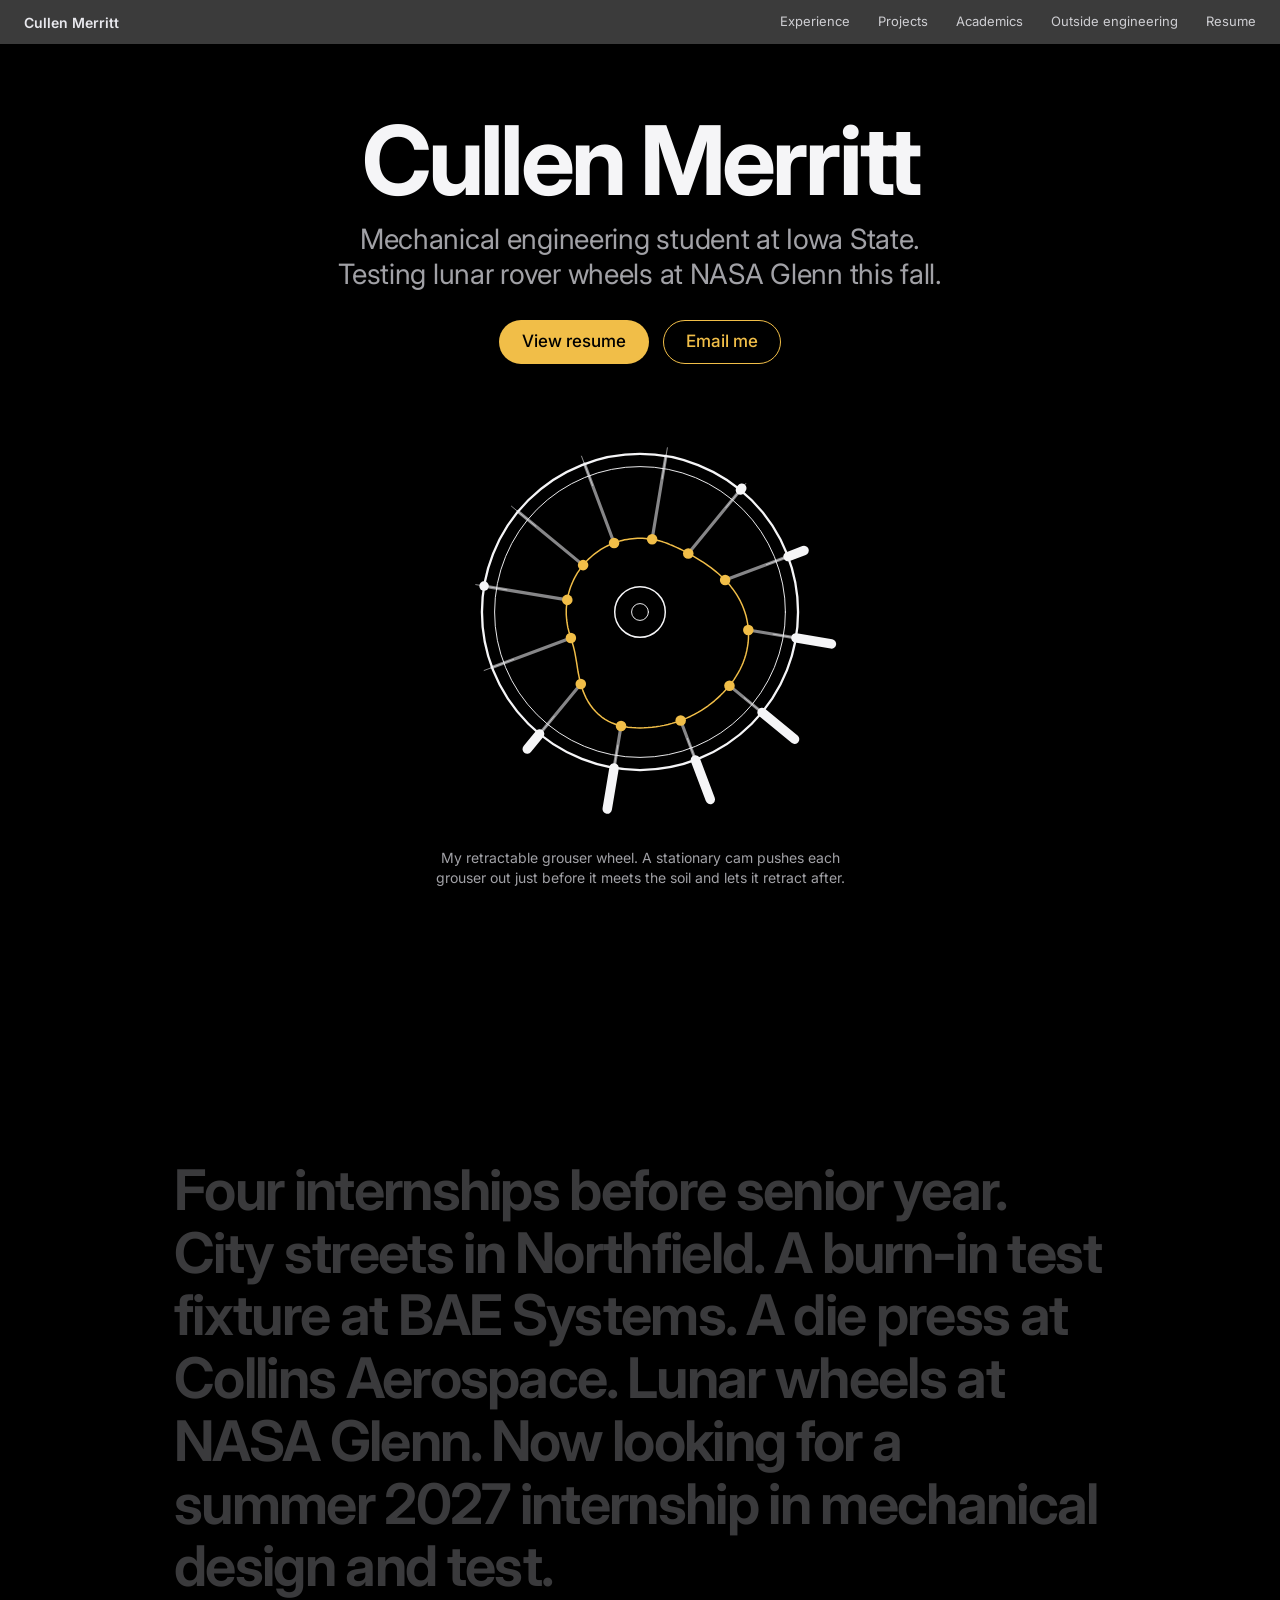
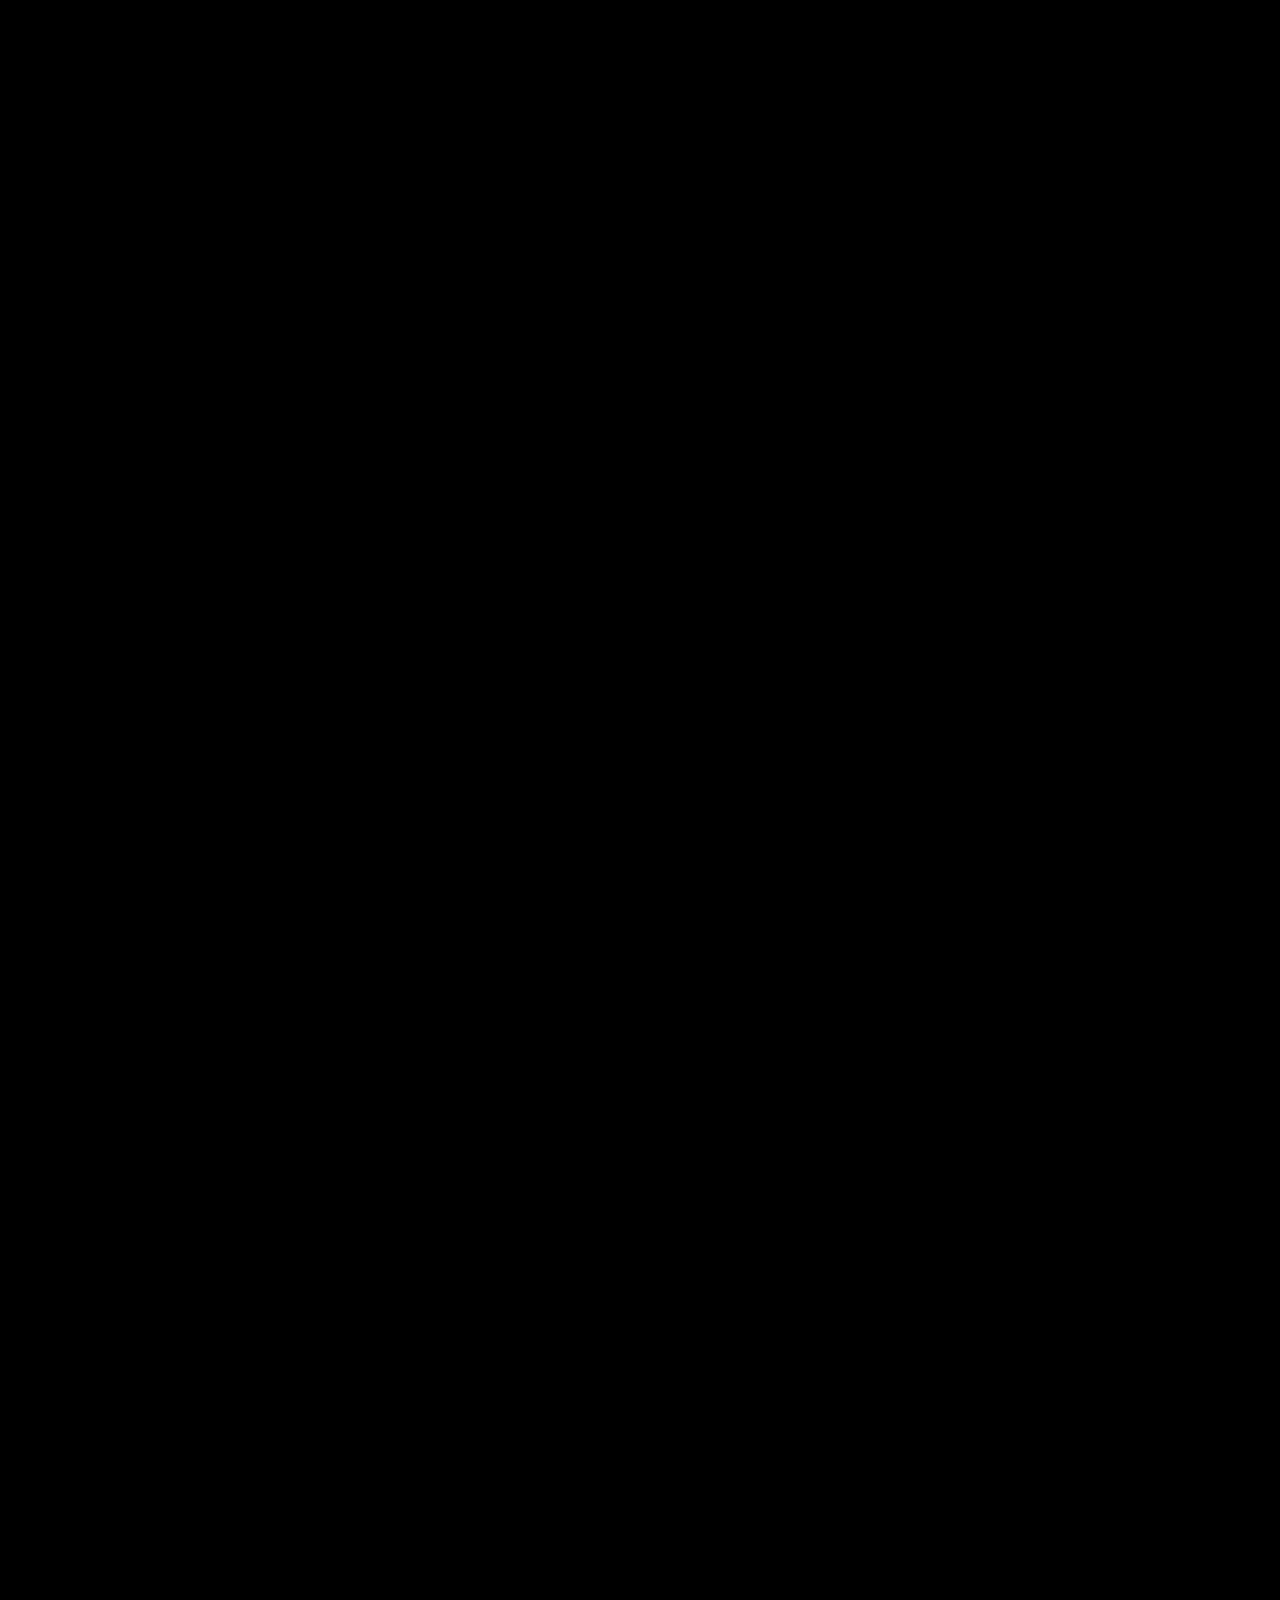
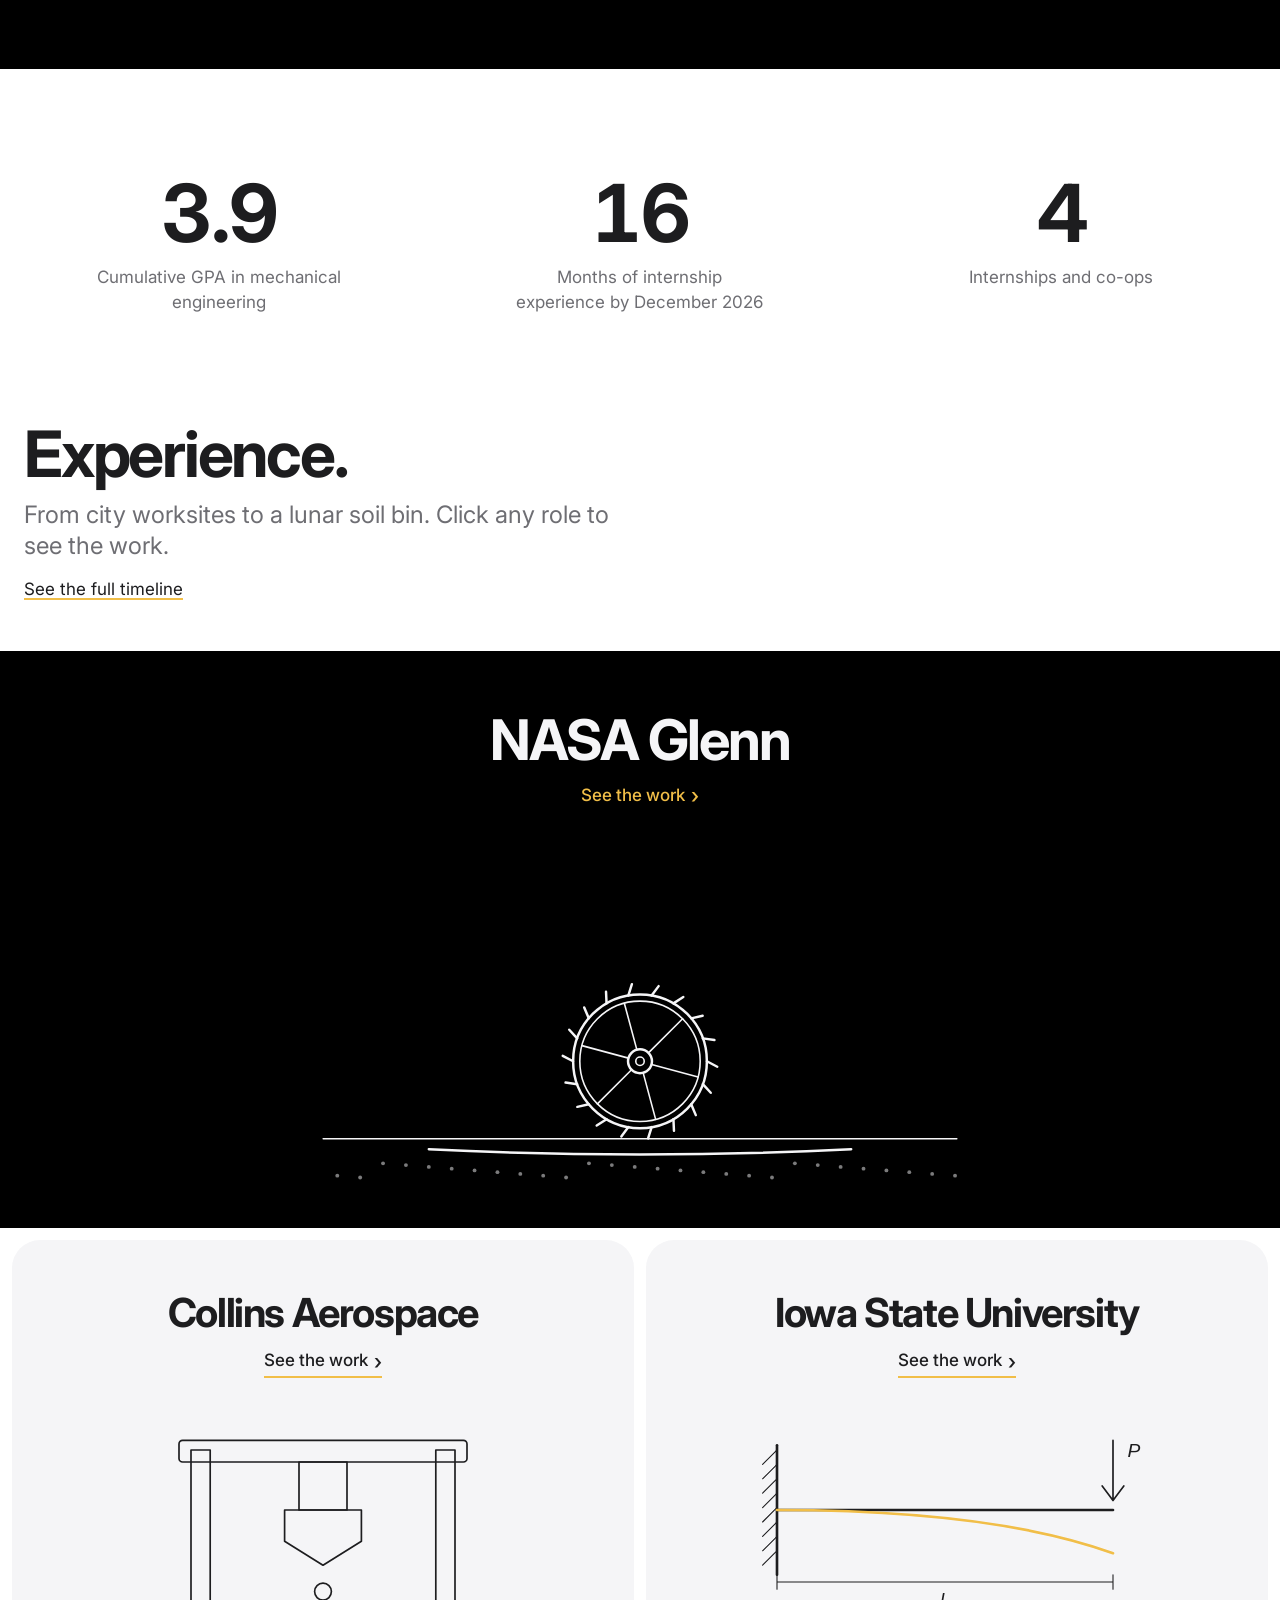
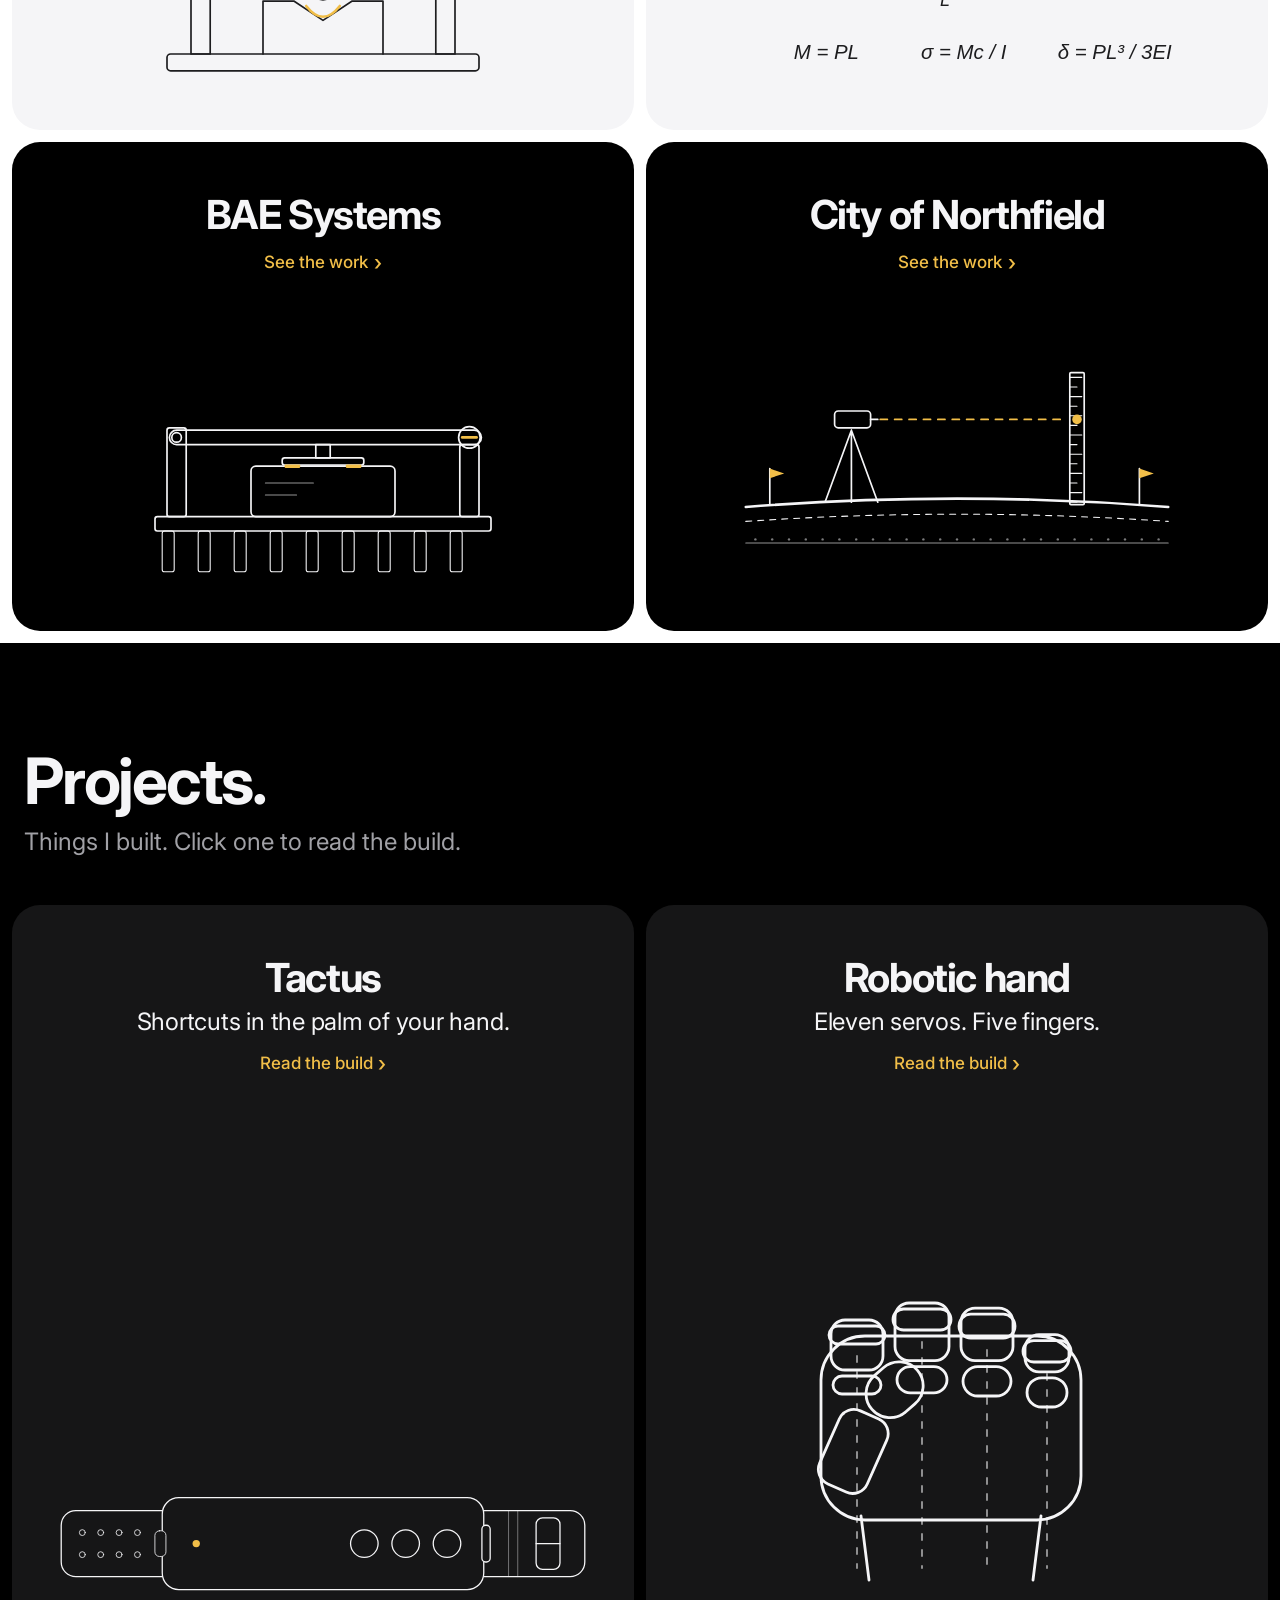
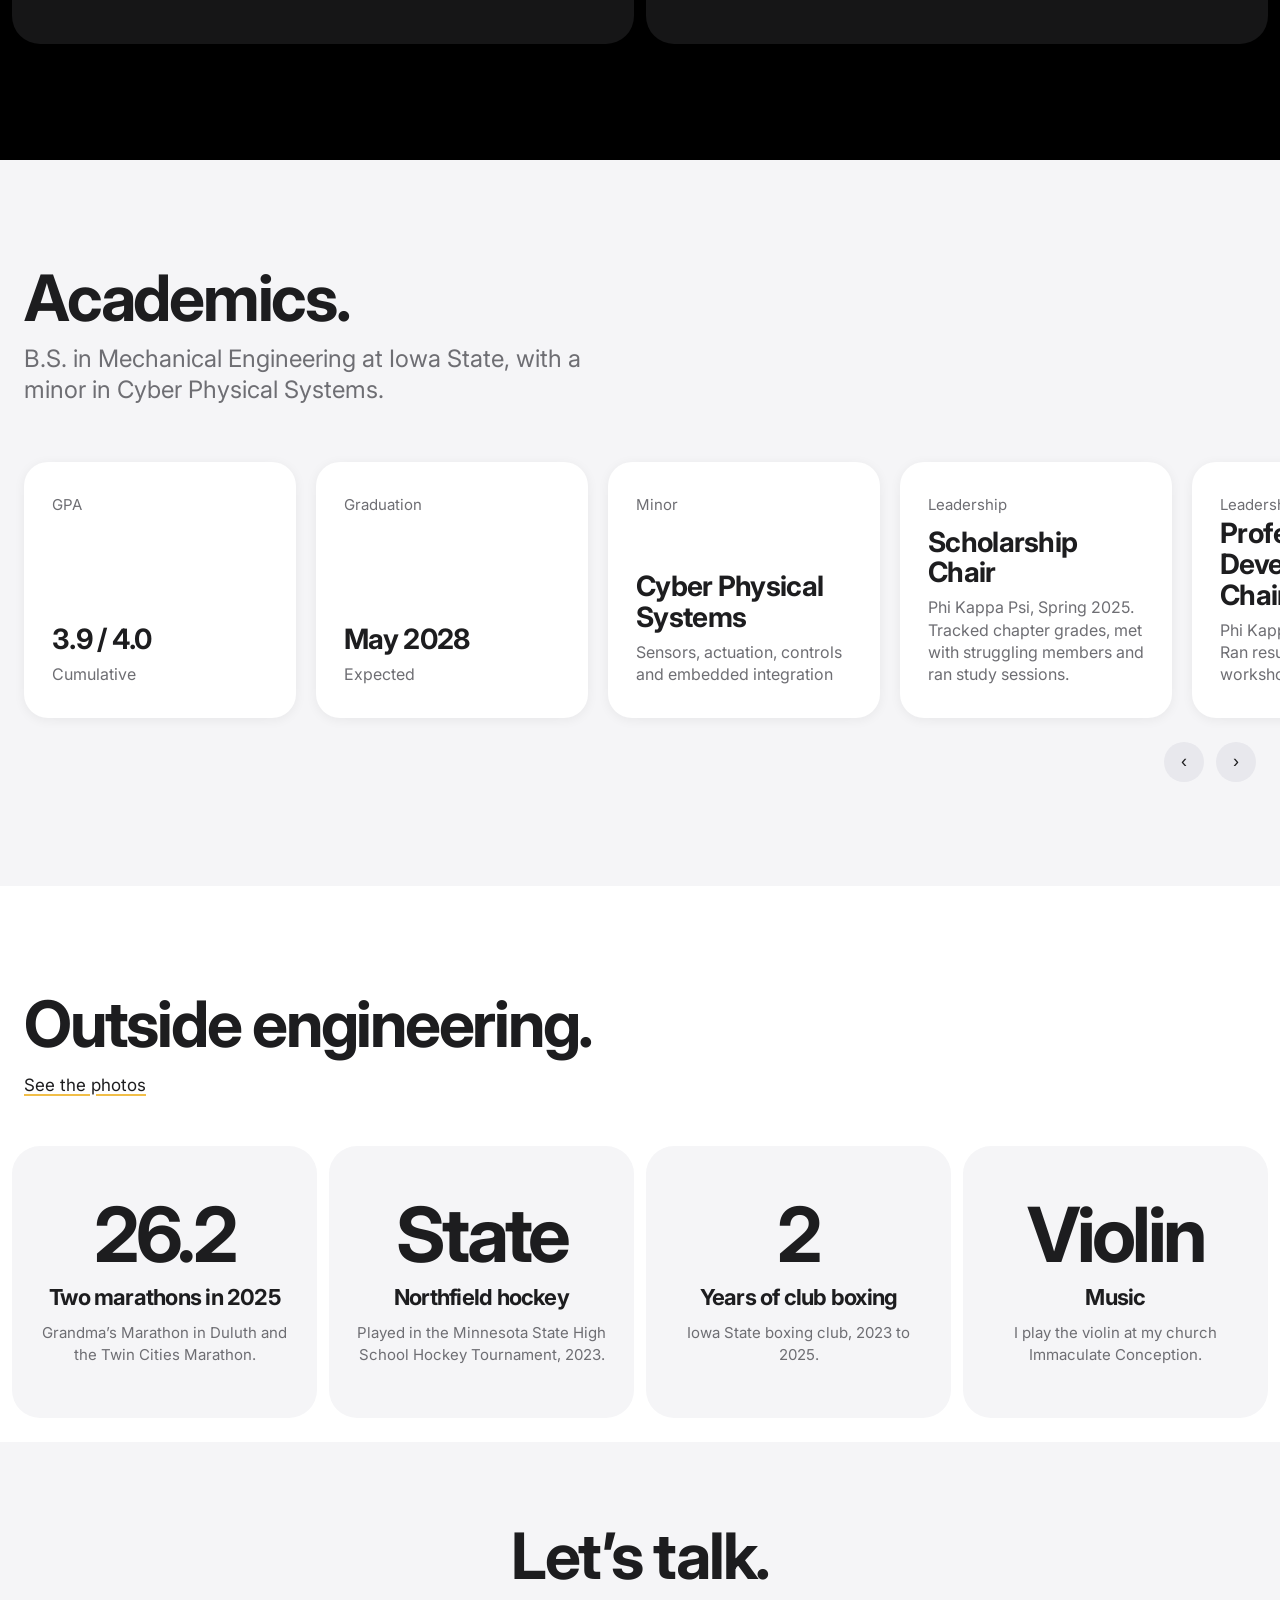
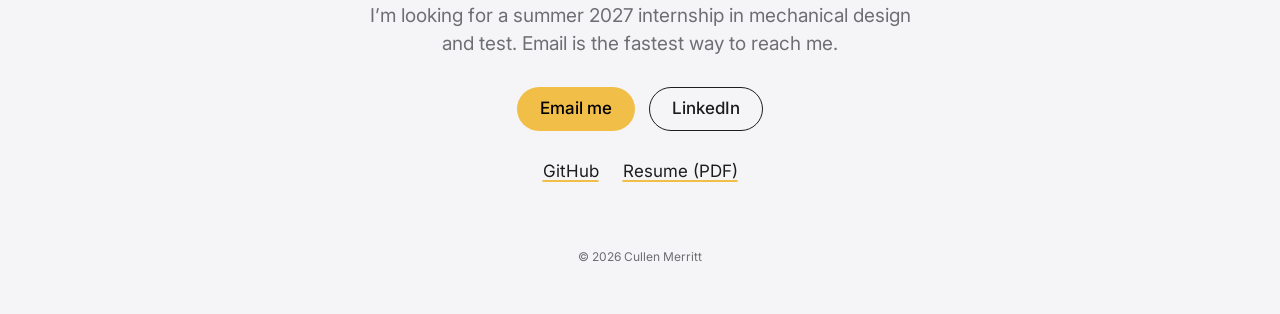
==== commit 2148c5ae: "Update violin description in index.html" ====
--- a/index.html
+++ b/index.html
@@ -267,7 +267,7 @@
         <a class="tile gray" href="life.html" data-reveal data-delay="3">
           <div class="int__big">Violin</div>
           <h3>Music</h3>
-          <p class="tile__meta">I play the violin.</p>
+          <p class="tile__meta">I play the violin at my church Immaculate Conception.</p>
         </a>
       </div>
     </section>
